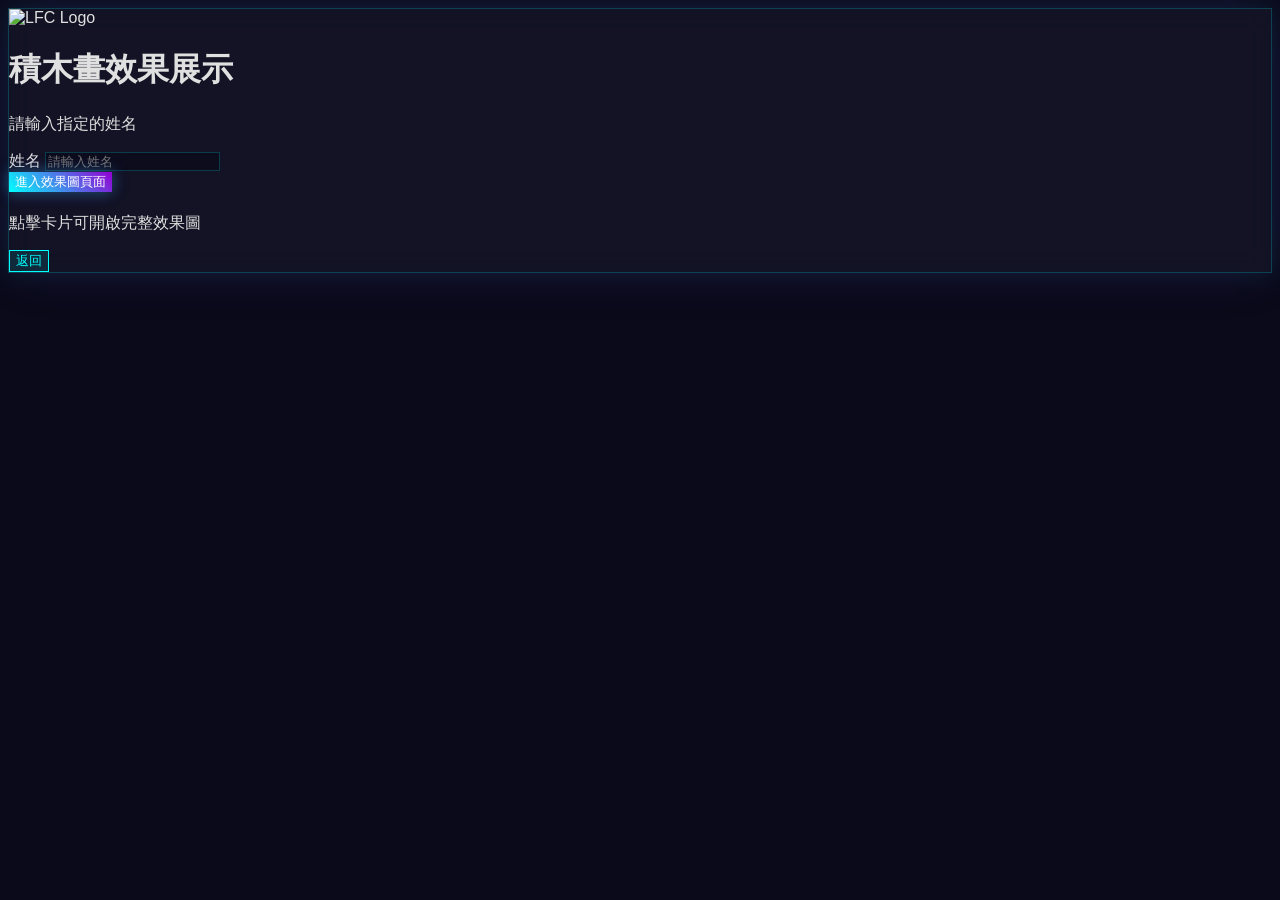
==== index.html @ 1d76a613 "Initial commit: Add index.html" ====
<!DOCTYPE html>
<html lang="zh-Hant">
<head>
    <meta charset="UTF-8">
    <meta name="viewport" content="width=device-width, initial-scale=1.0">
    <title>LFC 積木畫效果</title>
    <script src="https://cdn.tailwindcss.com"></script>
    <style>
        @import url("https://fonts.googleapis.com/css2?family=Exo+2:wght@400;500;700&display=swap");
        
        :root {
            --bg-dark: #0a0a1a;
            --primary-glow: #00ffff;
            --secondary-glow: #9400d3;
            --text-light: #e0e0e0;
        }

        body {
            font-family: "Exo-2", "Noto Sans TC", sans-serif;
            background-color: var(--bg-dark);
            color: var(--text-light);
        }

        .background-animation {
            position: fixed; top: 0; left: 0; width: 100%; height: 100%; z-index: -1;
            background-image: url("https://images.pexels.com/photos/998641/pexels-photo-998641.jpeg?auto=compress&cs=tinysrgb&w=1260&h=750&dpr=2");
            background-size: cover; background-position: center;
            animation: pulse-bg 20s ease-in-out infinite;
        }

        @keyframes pulse-bg {
            0% { transform: scale(1); }
            50% { transform: scale(1.1); }
            100% { transform: scale(1); }
        }
        
        .main-container {
            background: rgba(26, 26, 46, 0.6);
            backdrop-filter: blur(12px); -webkit-backdrop-filter: blur(12px);
            border: 1px solid rgba(0, 255, 255, 0.2);
            box-shadow: 0 0 25px rgba(0, 255, 255, 0.1), 0 0 50px rgba(148, 0, 211, 0.1);
            animation: fadeIn 1s ease-out;
        }

        @keyframes fadeIn {
            from { opacity: 0; transform: translateY(20px); }
            to { opacity: 1; transform: translateY(0); }
        }

        .tech-input {
            background: rgba(10, 10, 26, 0.7);
            border: 1px solid rgba(0, 255, 255, 0.2);
            color: var(--text-light);
            transition: all 0.3s ease;
        }
        .tech-input:focus {
            background: rgba(10, 10, 26, 0.9);
            box-shadow: 0 0 15px rgba(0, 255, 255, 0.3);
            border-color: var(--primary-glow);
        }

        .tech-button {
            background: linear-gradient(45deg, var(--primary-glow), var(--secondary-glow));
            color: #ffffff; border: none;
            box-shadow: 0 0 15px rgba(0, 255, 255, 0.3), 0 0 20px rgba(148, 0, 211, 0.2);
            transition: all 0.3s ease;
        }
        .tech-button:hover {
            transform: translateY(-2px) scale(1.02);
            box-shadow: 0 0 25px rgba(0, 255, 255, 0.5), 0 0 35px rgba(148, 0, 211, 0.3);
        }
        
        .secondary-button {
            background-color: rgba(0, 255, 255, 0.1);
            border: 1px solid var(--primary-glow);
            color: var(--primary-glow);
        }
        .secondary-button:hover {
            background-color: rgba(0, 255, 255, 0.2);
            box-shadow: 0 0 15px rgba(0, 255, 255, 0.3);
        }

        .gallery-card {
            background: rgba(10, 10, 26, 0.7);
            border: 1px solid rgba(0, 255, 255, 0.2);
            transition: all 0.3s ease;
            position: relative;
            overflow: hidden;
        }
        .gallery-card:hover {
            transform: translateY(-5px);
            box-shadow: 0 0 25px rgba(0, 255, 255, 0.3);
        }
        .gallery-card .card-loader {
            border-color: var(--primary-glow);
            border-top-color: transparent;
        }

        .loader {
            width: 48px; height: 48px; border: 3px solid var(--primary-glow);
            border-radius: 50%; display: inline-block; position: relative;
            box-sizing: border-box; animation: rotation 1s linear infinite;
        }
        .loader::after {
            content: ""; box-sizing: border-box; position: absolute;
            left: 50%; top: 50%; transform: translate(-50%, -50%);
            width: 56px; height: 56px; border-radius: 50%;
            border: 3px solid; border-color: var(--secondary-glow) transparent;
        }
        @keyframes rotation {
            0% { transform: rotate(0deg); }
            100% { transform: rotate(360deg); }
        }
    </style>
</head>
<body class="grid place-items-center min-h-screen p-4">
    <div class="background-animation"></div>

    <div id="main-container" class="main-container w-full max-w-md rounded-2xl shadow-xl p-8 transition-all duration-500">
        <!-- 登入畫面 -->
        <div id="login-view">
            <div class="text-center">
                <img src="https://ppt.cc/f5TqJx@.png" alt="LFC Logo" class="mx-auto h-24 w-auto mb-4 drop-shadow-[0_0_10px_rgba(255,255,255,0.3)]">
                <h1 class="text-3xl font-bold text-white drop-shadow-[0_0_5px_var(--primary-glow)]">積木畫效果展示</h1>
                <p class="text-gray-300 mt-2">請輸入指定的姓名</p>
            </div>
            <div class="space-y-4 mt-6">
                <div>
                    <label for="name" class="text-sm font-medium text-gray-300">姓名</label>
                    <input type="text" id="name" name="name" placeholder="請輸入姓名" class="tech-input mt-1 block w-full px-4 py-3 rounded-lg shadow-sm focus:outline-none transition">
                </div>
                <button id="search-btn" class="tech-button w-full font-bold py-3 px-4 rounded-lg shadow-lg">進入效果圖頁面</button>
            </div>
            <div id="login-result" class="text-center pt-4"></div>
        </div>

        <!-- 展示畫面 (預設隱藏) -->
        <div id="gallery-view" class="hidden">
             <div class="text-center mb-8">
                <h1 id="gallery-title" class="text-3xl font-bold text-white drop-shadow-[0_0_5px_var(--primary-glow)]"></h1>
                <p class="text-gray-300 mt-2">點擊卡片可開啟完整效果圖</p>
            </div>
            <div id="gallery-grid" class="grid grid-cols-1 sm:grid-cols-2 md:grid-cols-3 gap-6">
                <!-- 作品卡片將會被動態加到這裡 -->
            </div>
            <div class="mt-8 text-center">
                <button id="back-btn" class="secondary-button font-bold py-2 px-6 rounded-lg transition">返回</button>
            </div>
        </div>
    </div>

    <script>
        // --- 設定區 ---
        // ！！！請將下方網址替換成您在步驟二複製的 "全新" 網頁應用程式網址！！！
        const SCRIPT_URL = "https://script.google.com/macros/s/AKfycbw3UP_fUUUfDJi9cS-wdixuxiE3gY-Vf-ivAGoVt5IyaMaoc3_U64BIWHE-mjH_p8AS/exec";

        document.addEventListener("DOMContentLoaded", () => {
            const mainContainer = document.getElementById("main-container");
            const loginView = document.getElementById("login-view");
            const galleryView = document.getElementById("gallery-view");
            const nameInput = document.getElementById("name");
            const searchBtn = document.getElementById("search-btn");
            const backBtn = document.getElementById("back-btn");
            const loginResult = document.getElementById("login-result");
            const galleryGrid = document.getElementById("gallery-grid");
            const galleryTitle = document.getElementById("gallery-title");

            function getGoogleDriveFileId(url) {
                if (!url) return null;
                let match = url.match(/d\/(.*?)(?:\/view|\?|$)/);
                if (match && match[1]) return match[1];
                match = url.match(/id=([^&]+)/);
                if (match && match[1]) return match[1];
                return null;
            }
            
            async function loadThumbnails() {
                const cards = document.querySelectorAll(".gallery-card[data-fileid]");
                for (const card of cards) {
                    const fileId = card.dataset.fileid;
                    const remark = card.dataset.remark || "";
                    try {
                        const response = await fetch(`${SCRIPT_URL}?action=getThumbnail&id=${fileId}`);
                        const result = await response.json();
                        if (result.status === "success") {
                            // 主要修改點: 圖片改為完整顯示 (object-contain)
                            card.classList.remove("grid", "place-items-center", "aspect-square"); // 移除佔位樣式
                            card.innerHTML = `
                                <a href="https://drive.google.com/uc?id=${fileId}" target="_blank" class="block aspect-square bg-black/20 rounded-t-lg">
                                    <img src="${result.imageUrl}" alt="作品縮圖" class="w-full h-full object-contain">
                                </a>
                                ${remark ? `<div class="p-3 text-sm text-center text-gray-300 bg-black/20 rounded-b-lg">${remark}</div>` : ""}
                            `;
                        } else {
                            card.innerHTML = `<div class="p-4 text-center text-xs text-red-400">縮圖載入失敗</div>`;
                        }
                    } catch (error) {
                         card.innerHTML = `<div class="p-4 text-center text-xs text-red-400">縮圖載入失敗</div>`;
                    }
                }
            }

            searchBtn.addEventListener("click", async () => {
                const name = nameInput.value.trim();
                if (!name) {
                    loginResult.innerHTML = `<p class="text-red-400 font-semibold">請務必填寫姓名！</p>`;
                    return;
                }
                
                if (SCRIPT_URL === "YOUR_NEW_APPS_SCRIPT_URL") {
                    loginResult.innerHTML = `<p class="text-red-400 font-semibold">錯誤：網站尚未設定完成。</p>`;
                    return;
                }

                loginResult.innerHTML = `
                    <div class="flex justify-center items-center flex-col gap-4">
                        <div class="loader"></div>
                        <p class="text-gray-300">正在驗證身份...</p>
                    </div>`;

                try {
                    const response = await fetch(`${SCRIPT_URL}?name=${encodeURIComponent(name)}`);
                    const result = await response.json();

                    if (result.status === "success" && result.data && result.data.length > 0) {
                        galleryTitle.textContent = `${result.data[0].name} 的積木畫效果展示`;
                        galleryGrid.innerHTML = "";
                        
                        result.data.forEach(entry => {
                            const urls = entry.fileUrl.split(",");
                            const remarks = (entry.remarks || "").split(",");

                            urls.forEach((url, index) => {
                                const trimmedUrl = url.trim();
                                if (trimmedUrl) {
                                    const fileId = getGoogleDriveFileId(trimmedUrl);
                                    if (fileId) {
                                        const remark = remarks[index] ? remarks[index].trim() : "";
                                        // 建立卡片佔位符
                                        const cardElement = document.createElement("div");
                                        cardElement.className = "gallery-card block rounded-lg";
                                        cardElement.dataset.fileid = fileId;
                                        cardElement.dataset.remark = remark;
                                        cardElement.innerHTML = `<div class="aspect-square grid place-items-center"><div class="card-loader w-8 h-8 border-2 rounded-full animate-spin"></div></div>`;
                                        galleryGrid.appendChild(cardElement);
                                    }
                                }
                            });
                        });
                        
                        mainContainer.classList.remove("max-w-md");
                        mainContainer.classList.add("max-w-5xl");
                        loginView.classList.add("hidden");
                        galleryView.classList.remove("hidden");

                        loadThumbnails(); // 開始載入縮圖

                    } else {
                        loginResult.innerHTML = `<p class="text-orange-400 font-semibold">${result.message || "找不到此姓名的作品。"} (後端版本: ${result.script_version || "未知"})</p>`;
                    }
                } catch (error) {
                    console.error("查詢失敗:", error);
                    loginResult.innerHTML = `<p class="text-red-400 font-semibold">查詢失敗，請檢查網路連線。</p>`;
                }
            });
            
            backBtn.addEventListener("click", () => {
                mainContainer.classList.remove("max-w-5xl");
                mainContainer.classList.add("max-w-md");
                galleryView.classList.add("hidden");
                loginView.classList.remove("hidden");
                loginResult.innerHTML = "";
                nameInput.value = "";
            });
        });
    </script>
</body>
</html>
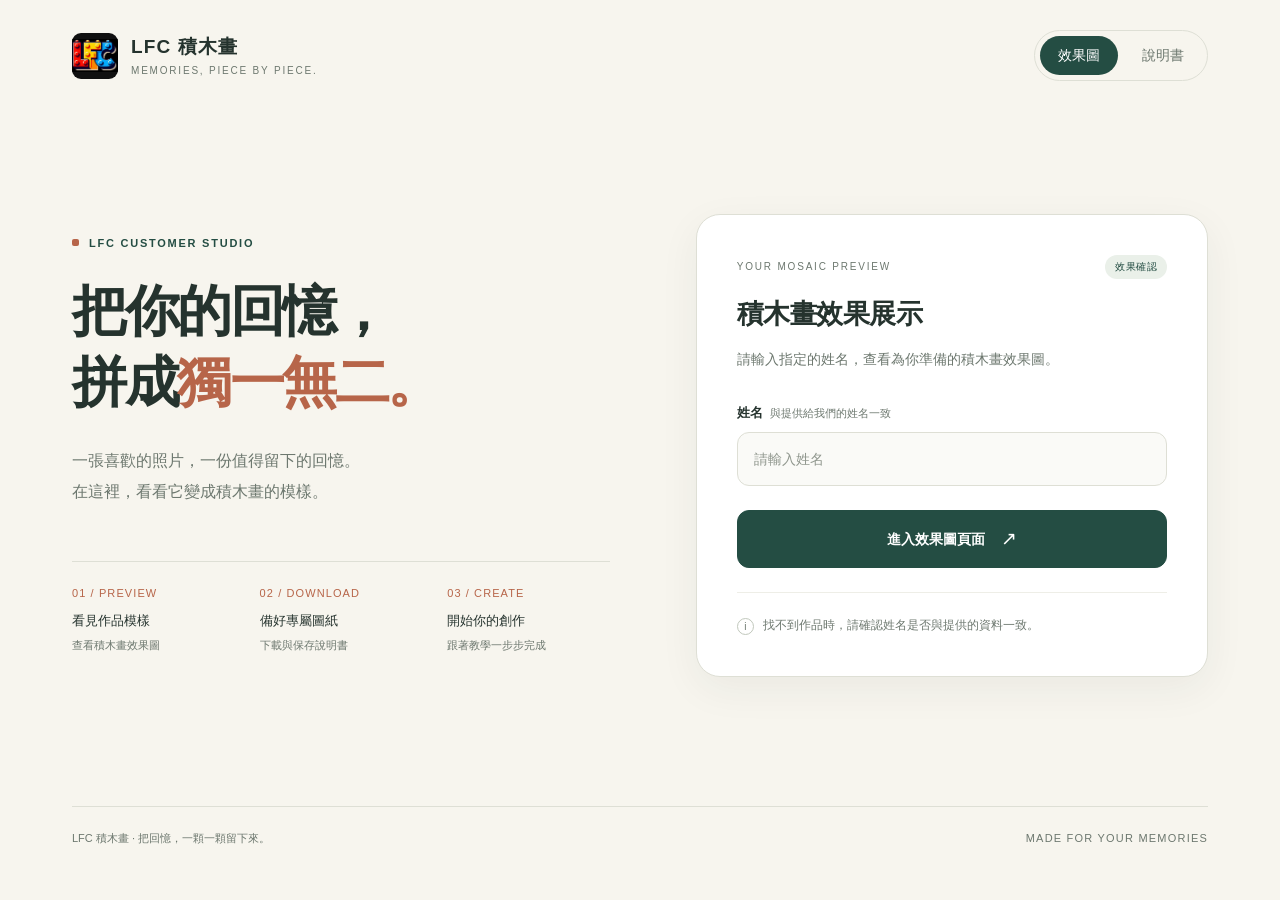
==== commit 79f4200c: "美化 LFC 積木畫效果圖客戶頁面 採用奶油白、墨綠與陶土色的工作室視覺，新增兩站導覽與手機單欄版型。保留原始查詢程式、後端端點、Google Drive 縮圖與作品備註。使用既有 Logo 的本機副" ====
--- a/index.html
+++ b/index.html
@@ -1,154 +1,36 @@
 <!DOCTYPE html>
 <html lang="zh-Hant">
 <head>
-    <meta charset="UTF-8">
-    <meta name="viewport" content="width=device-width, initial-scale=1.0">
-    <title>LFC 積木畫效果</title>
-    <script src="https://cdn.tailwindcss.com"></script>
-    <style>
-        @import url("https://fonts.googleapis.com/css2?family=Exo+2:wght@400;500;700&display=swap");
-        
-        :root {
-            --bg-dark: #0a0a1a;
-            --primary-glow: #00ffff;
-            --secondary-glow: #9400d3;
-            --text-light: #e0e0e0;
-        }
+<meta charset="UTF-8">
+<meta name="viewport" content="width=device-width,initial-scale=1">
+<meta name="theme-color" content="#f7f5ee">
+<meta name="description" content="查看 LFC 為你準備的積木畫效果圖。">
+<title>LFC 積木畫效果</title>
+<link rel="icon" href="logo.png" type="image/png">
+<style>
 
-        body {
-            font-family: "Exo-2", "Noto Sans TC", sans-serif;
-            background-color: var(--bg-dark);
-            color: var(--text-light);
-        }
+:root{--paper:#f7f5ee;--surface:#fff;--ink:#25332e;--muted:#6d786f;--green:#244d43;--green-soft:#eaf0e9;--clay:#b76549;--line:#dedfd5;--radius:24px;--shadow:0 12px 40px rgba(37,51,46,.06)}
+*{box-sizing:border-box}body{margin:0;background:var(--paper);color:var(--ink);font-family:"Noto Sans TC","PingFang TC","Microsoft JhengHei",sans-serif;line-height:1.65;-webkit-font-smoothing:antialiased}button,input,a{-webkit-tap-highlight-color:transparent}button,input{font:inherit}button,a{touch-action:manipulation}a{color:inherit}button{cursor:pointer}button:disabled{opacity:.6;cursor:wait}h1,h2,p{margin:0}h1,h2,p,a{text-wrap:pretty}button:focus-visible,a:focus-visible{outline:3px solid var(--clay);outline-offset:5px}button:active{transform:translateY(1px)}.skip-link{position:absolute;left:20px;top:-80px;padding:12px;background:white;z-index:10}.skip-link:focus{top:10px}
+.site-header{max-width:1200px;margin:auto;padding:30px 32px;display:flex;align-items:center;justify-content:space-between;gap:24px}.brand{display:flex;align-items:center;gap:13px;text-decoration:none}.brand img{width:46px;height:46px;object-fit:contain;border-radius:9px;background:#101010}.brand-name{font-size:19px;font-weight:700;letter-spacing:.06em}.brand-caption{display:block;font-size:10px;letter-spacing:.18em;color:var(--muted);margin-top:1px}.site-nav{display:flex;gap:6px;border:1px solid var(--line);padding:5px;border-radius:50px}.site-nav a{text-decoration:none;font-size:14px;padding:8px 18px;border-radius:40px;color:var(--muted);transition:background .18s ease-out,color .18s ease-out}.site-nav a:hover{background:#eeeee5;color:var(--green)}.site-nav a[aria-current=page]{background:var(--green);color:white}
+.service-layout{max-width:1136px;min-height:calc(100svh - 205px);margin:auto;display:grid;grid-template-columns:1.05fr 1fr;align-items:center;gap:86px;padding:38px 0 64px}.welcome-panel{padding:20px 0}.eyebrow{display:flex;align-items:center;gap:10px;font-size:11px;font-weight:700;letter-spacing:.16em;color:var(--green);margin-bottom:24px}.eyebrow:before{content:"";width:7px;height:7px;border-radius:2px;background:var(--clay)}.welcome-panel h1{font-size:clamp(36px,4.3vw,58px);line-height:1.3;letter-spacing:-.045em;font-weight:700}.welcome-panel h1 span{color:var(--clay)}.welcome-description{font-size:16px;line-height:1.95;color:var(--muted);max-width:370px;margin-top:26px}.journey{margin-top:54px;border-top:1px solid var(--line);padding-top:22px;display:flex;gap:25px}.journey-item{flex:1}.journey-number{display:block;font-size:11px;letter-spacing:.1em;color:var(--clay);margin-bottom:7px}.journey-item p{font-size:13px}.journey-item small{font-size:11px;color:var(--muted)}.service-panel{background:var(--surface);border:1px solid var(--line);border-radius:var(--radius);box-shadow:var(--shadow);padding:40px;min-width:0}.service-kicker{font-size:10px;letter-spacing:.18em;color:var(--muted);margin-bottom:16px;display:flex;justify-content:space-between;align-items:center}.step-count{font-size:10px;color:var(--green);background:var(--green-soft);border-radius:20px;padding:4px 10px;letter-spacing:.04em}.panel-heading{font-size:27px;line-height:1.45;letter-spacing:-.02em;color:var(--ink)}.panel-description{font-size:14px;color:var(--muted);margin-top:12px;line-height:1.85}.form-fields{display:grid;gap:20px;margin-top:30px}label{display:block;font-size:13px;font-weight:700;margin-bottom:8px;color:var(--ink)}.field-hint{font-size:11px;font-weight:400;color:var(--muted);margin-left:7px}.tech-input{display:block;width:100%;padding:14px 16px;border:1px solid var(--line);border-radius:12px;background:#fafaf7;color:var(--ink);font-size:16px;line-height:1.5;transition:border-color .18s ease-out,box-shadow .18s ease-out}.tech-input::placeholder{color:#90978e;font-size:14px}.tech-input:focus{outline:0;border-color:var(--green);background:white;box-shadow:0 0 0 3px var(--green-soft)}.tech-button{display:inline-flex;justify-content:center;align-items:center;gap:16px;background:var(--green);color:white;border:1px solid var(--green);border-radius:12px;padding:14px 20px;font-size:14px;font-weight:700;line-height:1.5;text-decoration:none;transition:background .18s ease-out,box-shadow .18s ease-out}.tech-button:hover{background:#193c33;box-shadow:0 5px 15px #244d4320}.tech-button .arrow{font-size:19px;font-weight:400}.form-fields>.tech-button{width:100%;margin-top:4px}.form-note{display:flex;gap:9px;align-items:flex-start;color:var(--muted);font-size:12px;padding-top:23px;margin-top:24px;border-top:1px solid #eeeee7}.note-mark{display:inline-flex;width:17px;height:17px;flex:0 0 17px;align-items:center;justify-content:center;border:1px solid #c1c8bc;border-radius:50%;font-size:10px;margin-top:2px}.result-feedback{font-size:13px;margin-top:20px;text-align:center}.result-feedback:empty{display:none}.site-footer{max-width:1136px;margin:0 auto;padding:22px 0;border-top:1px solid var(--line);display:flex;justify-content:space-between;gap:18px;font-size:11px;color:var(--muted)}.site-footer span:last-child{letter-spacing:.11em}.hidden{display:none!important}
+.secondary-button{display:inline-flex;align-items:center;justify-content:center;border:1px solid #cbd3c9;border-radius:12px;background:var(--surface);color:var(--green);padding:10px 24px;font-size:14px;text-decoration:none;transition:background .18s ease-out}.secondary-button:hover{background:var(--green-soft)}.service-layout:has(.max-w-5xl),.service-layout:has(.max-w-4xl){display:block;max-width:1136px;min-height:calc(100svh - 205px)}.service-layout:has(.max-w-5xl) .welcome-panel,.service-layout:has(.max-w-4xl) .welcome-panel{display:none}.service-panel.max-w-5xl,.service-panel.max-w-4xl{width:100%}#gallery-title{font-size:clamp(24px,3vw,36px);color:var(--ink);text-shadow:none;letter-spacing:-.02em}#gallery-grid{display:grid;grid-template-columns:repeat(3,minmax(0,1fr));gap:24px}.gallery-card{border:1px solid var(--line);background:#f5f4ee;border-radius:16px;overflow:hidden;transition:box-shadow .18s ease-out,transform .18s ease-out}.gallery-card:hover{transform:translateY(-3px);box-shadow:0 6px 20px #25332e14}.gallery-card a{display:block;aspect-ratio:1;background:#f3f2eb}.gallery-card img{width:100%;height:100%;object-fit:contain}.gallery-card [class*=text-gray]{color:var(--ink)}.gallery-card .card-loader{width:28px;height:28px;border:2px solid var(--green);border-top-color:transparent;border-radius:50%;animation:rotation .8s linear infinite}.loader{display:inline-block;width:30px;height:30px;border:2px solid #dce3da;border-top-color:var(--green);border-radius:50%;animation:rotation .8s linear infinite}.tab-button{flex:1;min-width:0;background:transparent;border:0;border-bottom:2px solid transparent;padding:14px 8px;color:var(--muted);font-size:13px;line-height:1.65;transition:background .18s ease-out}.tab-button:hover{background:var(--green-soft)}.tab-button.active{color:var(--green);border-color:var(--green);background:var(--green-soft)}.tab-content{display:none}.tab-content.active{display:block}.preview-iframe{width:100%;height:65vh;min-height:320px;border:1px solid var(--line);border-radius:14px;background:#f4f3ec}.warning-box{display:flex;align-items:center;gap:16px;background:#f5eee5;border:1px solid #e5d6c6;border-radius:14px;padding:18px;margin-bottom:24px;color:#855d36}.warning-box p{color:#694a2e!important}.warning-box .text-yellow-300{color:#996131}.warning-box svg{flex:0 0 24px}.warning-box .font-bold{font-size:15px}#video-placeholder{display:grid;place-items:center;cursor:pointer;color:var(--green);background:var(--green-soft)}#video-placeholder svg{display:block;margin:auto;color:var(--green)}#video-placeholder .text-gray-400{color:var(--muted)}
+/* Existing result templates: retain their class contracts without a runtime CSS dependency. */
+.block{display:block}.grid{display:grid}.flex{display:flex}.flex-col{flex-direction:column}.flex-1{flex:1}.flex-shrink-0{flex-shrink:0}.justify-center{justify-content:center}.items-center{align-items:center}.place-items-center{place-items:center}.gap-4{gap:16px}.w-full{width:100%}.h-full{height:100%}.aspect-square{aspect-ratio:1}.mx-auto{margin-left:auto;margin-right:auto}.mt-2{margin-top:8px}.mt-4{margin-top:16px}.mt-6{margin-top:24px}.mt-8{margin-top:32px}.mb-4{margin-bottom:16px}.mb-8{margin-bottom:32px}.p-3{padding:12px}.p-4{padding:16px}.text-center{text-align:center}.text-left{text-align:left}.text-xs{font-size:12px}.text-sm{font-size:14px}.text-lg{font-size:18px}.font-bold,.font-semibold{font-weight:700}.text-gray-300,.text-gray-400{color:var(--muted)}.text-red-400{color:#a5362c}.text-orange-400{color:#93602e}.text-white{color:var(--ink)}.border-b{border-bottom:1px solid var(--line)}.rounded-lg{border-radius:12px}.relative{position:relative}.overflow-hidden{overflow:hidden}.cursor-pointer{cursor:pointer}
+@keyframes rotation{to{transform:rotate(360deg)}}
+@media(min-width:640px){.sm\:w-auto{width:auto}}
+@media(max-width:1199px){.service-layout{margin:0 40px;gap:48px}.site-footer{margin:0 40px}.service-panel{padding:32px}.welcome-panel h1{font-size:48px}}
+@media(max-width:800px){.site-header{padding:24px}.service-layout{grid-template-columns:1fr;margin:0 auto;max-width:540px;padding:20px 24px 48px;gap:30px;min-height:auto}.welcome-panel{padding:6px 0 0}.eyebrow{margin-bottom:14px}.welcome-panel h1{font-size:40px;line-height:1.35}.welcome-description{font-size:14px;max-width:none;margin-top:16px}.journey{display:none}.service-panel{padding:28px}.site-footer{margin:0 24px}.service-layout:has(.max-w-5xl),.service-layout:has(.max-w-4xl){padding:20px 24px 40px}.site-nav a{font-size:12px;padding:7px 12px}.brand-name{font-size:17px}.brand-caption{font-size:8px}.brand img{width:38px;height:38px}.site-header{gap:12px}#gallery-grid{grid-template-columns:repeat(2,minmax(0,1fr));gap:16px}.site-footer{flex-direction:column;gap:5px}.panel-heading{font-size:25px}}
+@media(max-width:420px){.site-header{padding:20px 18px}.brand{gap:9px}.brand-caption{display:none}.site-nav a{padding:7px 10px}.site-nav{gap:0}.service-layout{padding:16px 18px 36px}.service-panel{padding:24px}.welcome-panel h1{font-size:36px}.form-fields{margin-top:24px}.site-footer{margin:0 18px}#gallery-grid{grid-template-columns:1fr}.tab-button{font-size:12px}.service-layout:has(.max-w-5xl),.service-layout:has(.max-w-4xl){padding:16px 18px 32px}}
+@media(prefers-reduced-motion:reduce){*,*:before,*:after{transition:none!important;animation:none!important}}
 
-        .background-animation {
-            position: fixed; top: 0; left: 0; width: 100%; height: 100%; z-index: -1;
-            background-image: url("https://images.pexels.com/photos/998641/pexels-photo-998641.jpeg?auto=compress&cs=tinysrgb&w=1260&h=750&dpr=2");
-            background-size: cover; background-position: center;
-            animation: pulse-bg 20s ease-in-out infinite;
-        }
 
-        @keyframes pulse-bg {
-            0% { transform: scale(1); }
-            50% { transform: scale(1.1); }
-            100% { transform: scale(1); }
-        }
-        
-        .main-container {
-            background: rgba(26, 26, 46, 0.6);
-            backdrop-filter: blur(12px); -webkit-backdrop-filter: blur(12px);
-            border: 1px solid rgba(0, 255, 255, 0.2);
-            box-shadow: 0 0 25px rgba(0, 255, 255, 0.1), 0 0 50px rgba(148, 0, 211, 0.1);
-            animation: fadeIn 1s ease-out;
-        }
-
-        @keyframes fadeIn {
-            from { opacity: 0; transform: translateY(20px); }
-            to { opacity: 1; transform: translateY(0); }
-        }
-
-        .tech-input {
-            background: rgba(10, 10, 26, 0.7);
-            border: 1px solid rgba(0, 255, 255, 0.2);
-            color: var(--text-light);
-            transition: all 0.3s ease;
-        }
-        .tech-input:focus {
-            background: rgba(10, 10, 26, 0.9);
-            box-shadow: 0 0 15px rgba(0, 255, 255, 0.3);
-            border-color: var(--primary-glow);
-        }
-
-        .tech-button {
-            background: linear-gradient(45deg, var(--primary-glow), var(--secondary-glow));
-            color: #ffffff; border: none;
-            box-shadow: 0 0 15px rgba(0, 255, 255, 0.3), 0 0 20px rgba(148, 0, 211, 0.2);
-            transition: all 0.3s ease;
-        }
-        .tech-button:hover {
-            transform: translateY(-2px) scale(1.02);
-            box-shadow: 0 0 25px rgba(0, 255, 255, 0.5), 0 0 35px rgba(148, 0, 211, 0.3);
-        }
-        
-        .secondary-button {
-            background-color: rgba(0, 255, 255, 0.1);
-            border: 1px solid var(--primary-glow);
-            color: var(--primary-glow);
-        }
-        .secondary-button:hover {
-            background-color: rgba(0, 255, 255, 0.2);
-            box-shadow: 0 0 15px rgba(0, 255, 255, 0.3);
-        }
-
-        .gallery-card {
-            background: rgba(10, 10, 26, 0.7);
-            border: 1px solid rgba(0, 255, 255, 0.2);
-            transition: all 0.3s ease;
-            position: relative;
-            overflow: hidden;
-        }
-        .gallery-card:hover {
-            transform: translateY(-5px);
-            box-shadow: 0 0 25px rgba(0, 255, 255, 0.3);
-        }
-        .gallery-card .card-loader {
-            border-color: var(--primary-glow);
-            border-top-color: transparent;
-        }
-
-        .loader {
-            width: 48px; height: 48px; border: 3px solid var(--primary-glow);
-            border-radius: 50%; display: inline-block; position: relative;
-            box-sizing: border-box; animation: rotation 1s linear infinite;
-        }
-        .loader::after {
-            content: ""; box-sizing: border-box; position: absolute;
-            left: 50%; top: 50%; transform: translate(-50%, -50%);
-            width: 56px; height: 56px; border-radius: 50%;
-            border: 3px solid; border-color: var(--secondary-glow) transparent;
-        }
-        @keyframes rotation {
-            0% { transform: rotate(0deg); }
-            100% { transform: rotate(360deg); }
-        }
-    </style>
+</style>
 </head>
-<body class="grid place-items-center min-h-screen p-4">
-    <div class="background-animation"></div>
-
-    <div id="main-container" class="main-container w-full max-w-md rounded-2xl shadow-xl p-8 transition-all duration-500">
-        <!-- 登入畫面 -->
-        <div id="login-view">
-            <div class="text-center">
-                <img src="https://ppt.cc/f5TqJx@.png" alt="LFC Logo" class="mx-auto h-24 w-auto mb-4 drop-shadow-[0_0_10px_rgba(255,255,255,0.3)]">
-                <h1 class="text-3xl font-bold text-white drop-shadow-[0_0_5px_var(--primary-glow)]">積木畫效果展示</h1>
-                <p class="text-gray-300 mt-2">請輸入指定的姓名</p>
-            </div>
-            <div class="space-y-4 mt-6">
-                <div>
-                    <label for="name" class="text-sm font-medium text-gray-300">姓名</label>
-                    <input type="text" id="name" name="name" placeholder="請輸入姓名" class="tech-input mt-1 block w-full px-4 py-3 rounded-lg shadow-sm focus:outline-none transition">
-                </div>
-                <button id="search-btn" class="tech-button w-full font-bold py-3 px-4 rounded-lg shadow-lg">進入效果圖頁面</button>
-            </div>
-            <div id="login-result" class="text-center pt-4"></div>
-        </div>
-
-        <!-- 展示畫面 (預設隱藏) -->
-        <div id="gallery-view" class="hidden">
-             <div class="text-center mb-8">
-                <h1 id="gallery-title" class="text-3xl font-bold text-white drop-shadow-[0_0_5px_var(--primary-glow)]"></h1>
-                <p class="text-gray-300 mt-2">點擊卡片可開啟完整效果圖</p>
-            </div>
-            <div id="gallery-grid" class="grid grid-cols-1 sm:grid-cols-2 md:grid-cols-3 gap-6">
-                <!-- 作品卡片將會被動態加到這裡 -->
-            </div>
-            <div class="mt-8 text-center">
-                <button id="back-btn" class="secondary-button font-bold py-2 px-6 rounded-lg transition">返回</button>
-            </div>
-        </div>
-    </div>
-
+<body>
+<a class="skip-link" href="#main-container">跳至查詢內容</a>
+<header class="site-header"><a class="brand" href="../lfc-block-painting-effect/" aria-label="LFC 積木畫首頁"><img src="logo.png" alt="LFC Logo" width="46" height="46"><div><span class="brand-name">LFC 積木畫</span><span class="brand-caption">MEMORIES, PIECE BY PIECE.</span></div></a><nav class="site-nav" aria-label="客戶服務"><a href="../lfc-block-painting-effect/" aria-current="page">效果圖</a><a href="../lfc-manual-query-system/">說明書</a></nav></header>
+<div class="service-layout"><section class="welcome-panel" aria-labelledby="welcome-heading"><p class="eyebrow">LFC CUSTOMER STUDIO</p><h1 id="welcome-heading">把你的回憶，<br>拼成<span>獨一無二。</span></h1><p class="welcome-description">一張喜歡的照片，一份值得留下的回憶。<br>在這裡，看看它變成積木畫的模樣。</p><div class="journey" aria-label="客戶服務流程"><div class="journey-item"><span class="journey-number">01 / PREVIEW</span><p>看見作品模樣</p><small>查看積木畫效果圖</small></div><div class="journey-item"><span class="journey-number">02 / DOWNLOAD</span><p>備好專屬圖紙</p><small>下載與保存說明書</small></div><div class="journey-item"><span class="journey-number">03 / CREATE</span><p>開始你的創作</p><small>跟著教學一步步完成</small></div></div></section><main id="main-container" class="service-panel max-w-md"><div id="login-view"><div><div class="service-kicker"><span>YOUR MOSAIC PREVIEW</span><span class="step-count">效果確認</span></div><h2 class="panel-heading">積木畫效果展示</h2><p class="panel-description">請輸入指定的姓名，查看為你準備的積木畫效果圖。</p></div><div class="form-fields"><div><label for="name">姓名<span class="field-hint">與提供給我們的姓名一致</span></label><input class="tech-input" id="name" name="name" type="text" placeholder="請輸入姓名" autocomplete="name"></div><button id="search-btn" class="tech-button" type="button"><span>進入效果圖頁面</span><span class="arrow" aria-hidden="true">↗</span></button></div><p class="form-note"><span class="note-mark" aria-hidden="true">i</span><span>找不到作品時，請確認姓名是否與提供的資料一致。</span></p><div id="login-result" class="result-feedback" role="status" aria-live="polite"></div></div><div id="gallery-view" class="hidden"><div class="text-center mb-8"><p class="eyebrow">YOUR MOSAIC COLLECTION</p><h2 id="gallery-title"></h2><p class="text-gray-300 mt-2">點擊卡片可開啟完整效果圖</p></div><div id="gallery-grid"></div><div class="mt-8 text-center"><button id="back-btn" class="secondary-button" type="button">返回</button></div></div></main></div>
+<footer class="site-footer"><span>LFC 積木畫 · 把回憶，一顆一顆留下來。</span><span>MADE FOR YOUR MEMORIES</span></footer>
     <script>
         // --- 設定區 ---
         // ！！！請將下方網址替換成您在步驟二複製的 "全新" 網頁應用程式網址！！！
@@ -274,6 +156,7 @@
             });
         });
     </script>
+
 </body>
 </html>
 
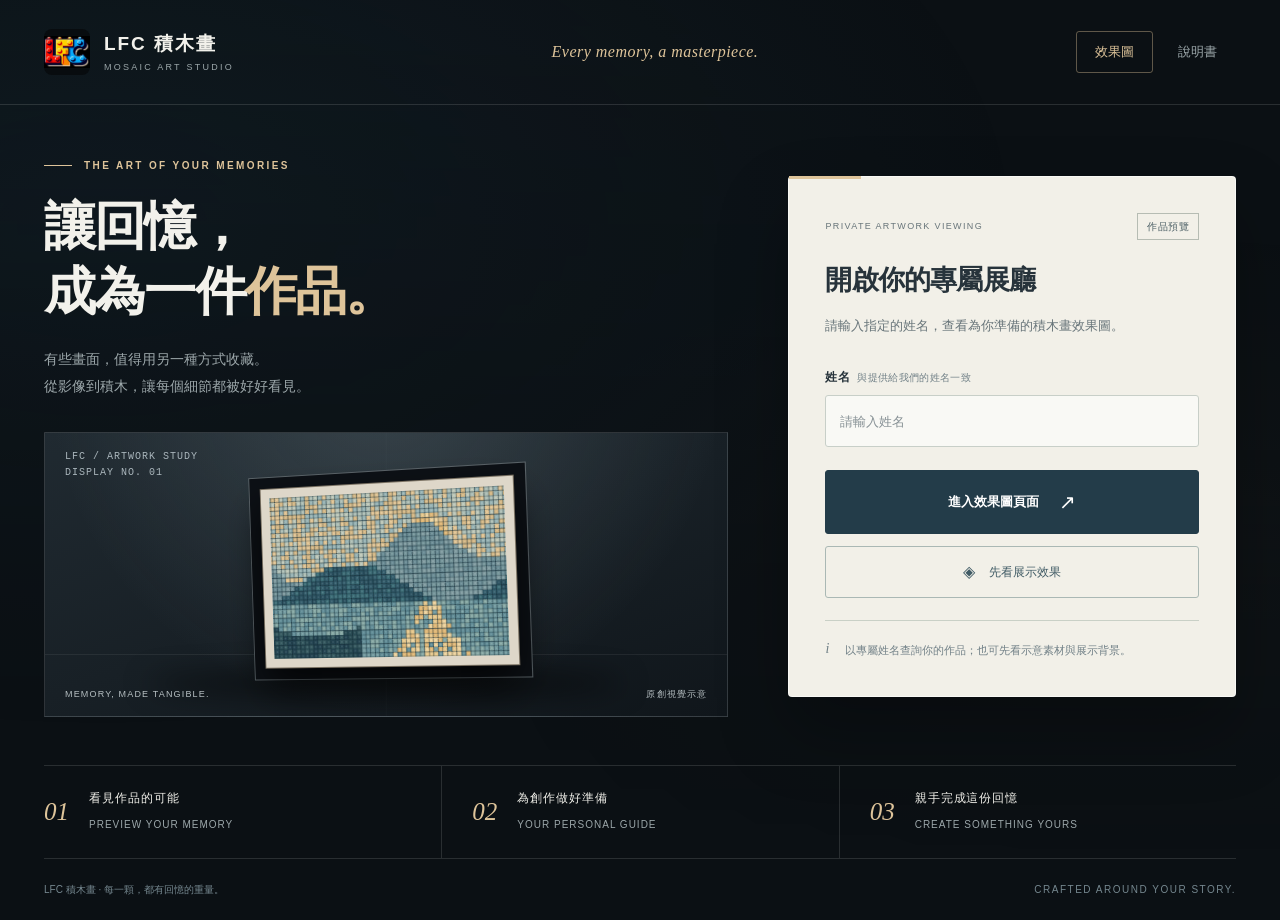
==== commit 2b149ef0: "升級為專業作品展廳與裱框展示 同步已發布的第二版公開預覽：深色藝廊、可切換展牆背景、站內照片放大與示意模式。原始後端查詢 JavaScript 逐字保留，原圖仍可另開。" ====
--- a/index.html
+++ b/index.html
@@ -3,35 +3,20 @@
 <head>
 <meta charset="UTF-8">
 <meta name="viewport" content="width=device-width,initial-scale=1">
-<meta name="theme-color" content="#f7f5ee">
-<meta name="description" content="查看 LFC 為你準備的積木畫效果圖。">
+<meta name="theme-color" content="#0b1014">
+<meta name="description" content="LFC 積木畫專屬作品展廳，查看為你準備的積木畫效果。">
 <title>LFC 積木畫效果</title>
 <link rel="icon" href="logo.png" type="image/png">
-<style>
-
-:root{--paper:#f7f5ee;--surface:#fff;--ink:#25332e;--muted:#6d786f;--green:#244d43;--green-soft:#eaf0e9;--clay:#b76549;--line:#dedfd5;--radius:24px;--shadow:0 12px 40px rgba(37,51,46,.06)}
-*{box-sizing:border-box}body{margin:0;background:var(--paper);color:var(--ink);font-family:"Noto Sans TC","PingFang TC","Microsoft JhengHei",sans-serif;line-height:1.65;-webkit-font-smoothing:antialiased}button,input,a{-webkit-tap-highlight-color:transparent}button,input{font:inherit}button,a{touch-action:manipulation}a{color:inherit}button{cursor:pointer}button:disabled{opacity:.6;cursor:wait}h1,h2,p{margin:0}h1,h2,p,a{text-wrap:pretty}button:focus-visible,a:focus-visible{outline:3px solid var(--clay);outline-offset:5px}button:active{transform:translateY(1px)}.skip-link{position:absolute;left:20px;top:-80px;padding:12px;background:white;z-index:10}.skip-link:focus{top:10px}
-.site-header{max-width:1200px;margin:auto;padding:30px 32px;display:flex;align-items:center;justify-content:space-between;gap:24px}.brand{display:flex;align-items:center;gap:13px;text-decoration:none}.brand img{width:46px;height:46px;object-fit:contain;border-radius:9px;background:#101010}.brand-name{font-size:19px;font-weight:700;letter-spacing:.06em}.brand-caption{display:block;font-size:10px;letter-spacing:.18em;color:var(--muted);margin-top:1px}.site-nav{display:flex;gap:6px;border:1px solid var(--line);padding:5px;border-radius:50px}.site-nav a{text-decoration:none;font-size:14px;padding:8px 18px;border-radius:40px;color:var(--muted);transition:background .18s ease-out,color .18s ease-out}.site-nav a:hover{background:#eeeee5;color:var(--green)}.site-nav a[aria-current=page]{background:var(--green);color:white}
-.service-layout{max-width:1136px;min-height:calc(100svh - 205px);margin:auto;display:grid;grid-template-columns:1.05fr 1fr;align-items:center;gap:86px;padding:38px 0 64px}.welcome-panel{padding:20px 0}.eyebrow{display:flex;align-items:center;gap:10px;font-size:11px;font-weight:700;letter-spacing:.16em;color:var(--green);margin-bottom:24px}.eyebrow:before{content:"";width:7px;height:7px;border-radius:2px;background:var(--clay)}.welcome-panel h1{font-size:clamp(36px,4.3vw,58px);line-height:1.3;letter-spacing:-.045em;font-weight:700}.welcome-panel h1 span{color:var(--clay)}.welcome-description{font-size:16px;line-height:1.95;color:var(--muted);max-width:370px;margin-top:26px}.journey{margin-top:54px;border-top:1px solid var(--line);padding-top:22px;display:flex;gap:25px}.journey-item{flex:1}.journey-number{display:block;font-size:11px;letter-spacing:.1em;color:var(--clay);margin-bottom:7px}.journey-item p{font-size:13px}.journey-item small{font-size:11px;color:var(--muted)}.service-panel{background:var(--surface);border:1px solid var(--line);border-radius:var(--radius);box-shadow:var(--shadow);padding:40px;min-width:0}.service-kicker{font-size:10px;letter-spacing:.18em;color:var(--muted);margin-bottom:16px;display:flex;justify-content:space-between;align-items:center}.step-count{font-size:10px;color:var(--green);background:var(--green-soft);border-radius:20px;padding:4px 10px;letter-spacing:.04em}.panel-heading{font-size:27px;line-height:1.45;letter-spacing:-.02em;color:var(--ink)}.panel-description{font-size:14px;color:var(--muted);margin-top:12px;line-height:1.85}.form-fields{display:grid;gap:20px;margin-top:30px}label{display:block;font-size:13px;font-weight:700;margin-bottom:8px;color:var(--ink)}.field-hint{font-size:11px;font-weight:400;color:var(--muted);margin-left:7px}.tech-input{display:block;width:100%;padding:14px 16px;border:1px solid var(--line);border-radius:12px;background:#fafaf7;color:var(--ink);font-size:16px;line-height:1.5;transition:border-color .18s ease-out,box-shadow .18s ease-out}.tech-input::placeholder{color:#90978e;font-size:14px}.tech-input:focus{outline:0;border-color:var(--green);background:white;box-shadow:0 0 0 3px var(--green-soft)}.tech-button{display:inline-flex;justify-content:center;align-items:center;gap:16px;background:var(--green);color:white;border:1px solid var(--green);border-radius:12px;padding:14px 20px;font-size:14px;font-weight:700;line-height:1.5;text-decoration:none;transition:background .18s ease-out,box-shadow .18s ease-out}.tech-button:hover{background:#193c33;box-shadow:0 5px 15px #244d4320}.tech-button .arrow{font-size:19px;font-weight:400}.form-fields>.tech-button{width:100%;margin-top:4px}.form-note{display:flex;gap:9px;align-items:flex-start;color:var(--muted);font-size:12px;padding-top:23px;margin-top:24px;border-top:1px solid #eeeee7}.note-mark{display:inline-flex;width:17px;height:17px;flex:0 0 17px;align-items:center;justify-content:center;border:1px solid #c1c8bc;border-radius:50%;font-size:10px;margin-top:2px}.result-feedback{font-size:13px;margin-top:20px;text-align:center}.result-feedback:empty{display:none}.site-footer{max-width:1136px;margin:0 auto;padding:22px 0;border-top:1px solid var(--line);display:flex;justify-content:space-between;gap:18px;font-size:11px;color:var(--muted)}.site-footer span:last-child{letter-spacing:.11em}.hidden{display:none!important}
-.secondary-button{display:inline-flex;align-items:center;justify-content:center;border:1px solid #cbd3c9;border-radius:12px;background:var(--surface);color:var(--green);padding:10px 24px;font-size:14px;text-decoration:none;transition:background .18s ease-out}.secondary-button:hover{background:var(--green-soft)}.service-layout:has(.max-w-5xl),.service-layout:has(.max-w-4xl){display:block;max-width:1136px;min-height:calc(100svh - 205px)}.service-layout:has(.max-w-5xl) .welcome-panel,.service-layout:has(.max-w-4xl) .welcome-panel{display:none}.service-panel.max-w-5xl,.service-panel.max-w-4xl{width:100%}#gallery-title{font-size:clamp(24px,3vw,36px);color:var(--ink);text-shadow:none;letter-spacing:-.02em}#gallery-grid{display:grid;grid-template-columns:repeat(3,minmax(0,1fr));gap:24px}.gallery-card{border:1px solid var(--line);background:#f5f4ee;border-radius:16px;overflow:hidden;transition:box-shadow .18s ease-out,transform .18s ease-out}.gallery-card:hover{transform:translateY(-3px);box-shadow:0 6px 20px #25332e14}.gallery-card a{display:block;aspect-ratio:1;background:#f3f2eb}.gallery-card img{width:100%;height:100%;object-fit:contain}.gallery-card [class*=text-gray]{color:var(--ink)}.gallery-card .card-loader{width:28px;height:28px;border:2px solid var(--green);border-top-color:transparent;border-radius:50%;animation:rotation .8s linear infinite}.loader{display:inline-block;width:30px;height:30px;border:2px solid #dce3da;border-top-color:var(--green);border-radius:50%;animation:rotation .8s linear infinite}.tab-button{flex:1;min-width:0;background:transparent;border:0;border-bottom:2px solid transparent;padding:14px 8px;color:var(--muted);font-size:13px;line-height:1.65;transition:background .18s ease-out}.tab-button:hover{background:var(--green-soft)}.tab-button.active{color:var(--green);border-color:var(--green);background:var(--green-soft)}.tab-content{display:none}.tab-content.active{display:block}.preview-iframe{width:100%;height:65vh;min-height:320px;border:1px solid var(--line);border-radius:14px;background:#f4f3ec}.warning-box{display:flex;align-items:center;gap:16px;background:#f5eee5;border:1px solid #e5d6c6;border-radius:14px;padding:18px;margin-bottom:24px;color:#855d36}.warning-box p{color:#694a2e!important}.warning-box .text-yellow-300{color:#996131}.warning-box svg{flex:0 0 24px}.warning-box .font-bold{font-size:15px}#video-placeholder{display:grid;place-items:center;cursor:pointer;color:var(--green);background:var(--green-soft)}#video-placeholder svg{display:block;margin:auto;color:var(--green)}#video-placeholder .text-gray-400{color:var(--muted)}
-/* Existing result templates: retain their class contracts without a runtime CSS dependency. */
-.block{display:block}.grid{display:grid}.flex{display:flex}.flex-col{flex-direction:column}.flex-1{flex:1}.flex-shrink-0{flex-shrink:0}.justify-center{justify-content:center}.items-center{align-items:center}.place-items-center{place-items:center}.gap-4{gap:16px}.w-full{width:100%}.h-full{height:100%}.aspect-square{aspect-ratio:1}.mx-auto{margin-left:auto;margin-right:auto}.mt-2{margin-top:8px}.mt-4{margin-top:16px}.mt-6{margin-top:24px}.mt-8{margin-top:32px}.mb-4{margin-bottom:16px}.mb-8{margin-bottom:32px}.p-3{padding:12px}.p-4{padding:16px}.text-center{text-align:center}.text-left{text-align:left}.text-xs{font-size:12px}.text-sm{font-size:14px}.text-lg{font-size:18px}.font-bold,.font-semibold{font-weight:700}.text-gray-300,.text-gray-400{color:var(--muted)}.text-red-400{color:#a5362c}.text-orange-400{color:#93602e}.text-white{color:var(--ink)}.border-b{border-bottom:1px solid var(--line)}.rounded-lg{border-radius:12px}.relative{position:relative}.overflow-hidden{overflow:hidden}.cursor-pointer{cursor:pointer}
-@keyframes rotation{to{transform:rotate(360deg)}}
-@media(min-width:640px){.sm\:w-auto{width:auto}}
-@media(max-width:1199px){.service-layout{margin:0 40px;gap:48px}.site-footer{margin:0 40px}.service-panel{padding:32px}.welcome-panel h1{font-size:48px}}
-@media(max-width:800px){.site-header{padding:24px}.service-layout{grid-template-columns:1fr;margin:0 auto;max-width:540px;padding:20px 24px 48px;gap:30px;min-height:auto}.welcome-panel{padding:6px 0 0}.eyebrow{margin-bottom:14px}.welcome-panel h1{font-size:40px;line-height:1.35}.welcome-description{font-size:14px;max-width:none;margin-top:16px}.journey{display:none}.service-panel{padding:28px}.site-footer{margin:0 24px}.service-layout:has(.max-w-5xl),.service-layout:has(.max-w-4xl){padding:20px 24px 40px}.site-nav a{font-size:12px;padding:7px 12px}.brand-name{font-size:17px}.brand-caption{font-size:8px}.brand img{width:38px;height:38px}.site-header{gap:12px}#gallery-grid{grid-template-columns:repeat(2,minmax(0,1fr));gap:16px}.site-footer{flex-direction:column;gap:5px}.panel-heading{font-size:25px}}
-@media(max-width:420px){.site-header{padding:20px 18px}.brand{gap:9px}.brand-caption{display:none}.site-nav a{padding:7px 10px}.site-nav{gap:0}.service-layout{padding:16px 18px 36px}.service-panel{padding:24px}.welcome-panel h1{font-size:36px}.form-fields{margin-top:24px}.site-footer{margin:0 18px}#gallery-grid{grid-template-columns:1fr}.tab-button{font-size:12px}.service-layout:has(.max-w-5xl),.service-layout:has(.max-w-4xl){padding:16px 18px 32px}}
-@media(prefers-reduced-motion:reduce){*,*:before,*:after{transition:none!important;animation:none!important}}
-
-
-</style>
+<link rel="stylesheet" href="studio-v2.css?v=20261023">
+<script src="studio-v2.js?v=20261023" defer></script>
 </head>
-<body>
+<body data-scene="dark">
 <a class="skip-link" href="#main-container">跳至查詢內容</a>
-<header class="site-header"><a class="brand" href="../lfc-block-painting-effect/" aria-label="LFC 積木畫首頁"><img src="logo.png" alt="LFC Logo" width="46" height="46"><div><span class="brand-name">LFC 積木畫</span><span class="brand-caption">MEMORIES, PIECE BY PIECE.</span></div></a><nav class="site-nav" aria-label="客戶服務"><a href="../lfc-block-painting-effect/" aria-current="page">效果圖</a><a href="../lfc-manual-query-system/">說明書</a></nav></header>
-<div class="service-layout"><section class="welcome-panel" aria-labelledby="welcome-heading"><p class="eyebrow">LFC CUSTOMER STUDIO</p><h1 id="welcome-heading">把你的回憶，<br>拼成<span>獨一無二。</span></h1><p class="welcome-description">一張喜歡的照片，一份值得留下的回憶。<br>在這裡，看看它變成積木畫的模樣。</p><div class="journey" aria-label="客戶服務流程"><div class="journey-item"><span class="journey-number">01 / PREVIEW</span><p>看見作品模樣</p><small>查看積木畫效果圖</small></div><div class="journey-item"><span class="journey-number">02 / DOWNLOAD</span><p>備好專屬圖紙</p><small>下載與保存說明書</small></div><div class="journey-item"><span class="journey-number">03 / CREATE</span><p>開始你的創作</p><small>跟著教學一步步完成</small></div></div></section><main id="main-container" class="service-panel max-w-md"><div id="login-view"><div><div class="service-kicker"><span>YOUR MOSAIC PREVIEW</span><span class="step-count">效果確認</span></div><h2 class="panel-heading">積木畫效果展示</h2><p class="panel-description">請輸入指定的姓名，查看為你準備的積木畫效果圖。</p></div><div class="form-fields"><div><label for="name">姓名<span class="field-hint">與提供給我們的姓名一致</span></label><input class="tech-input" id="name" name="name" type="text" placeholder="請輸入姓名" autocomplete="name"></div><button id="search-btn" class="tech-button" type="button"><span>進入效果圖頁面</span><span class="arrow" aria-hidden="true">↗</span></button></div><p class="form-note"><span class="note-mark" aria-hidden="true">i</span><span>找不到作品時，請確認姓名是否與提供的資料一致。</span></p><div id="login-result" class="result-feedback" role="status" aria-live="polite"></div></div><div id="gallery-view" class="hidden"><div class="text-center mb-8"><p class="eyebrow">YOUR MOSAIC COLLECTION</p><h2 id="gallery-title"></h2><p class="text-gray-300 mt-2">點擊卡片可開啟完整效果圖</p></div><div id="gallery-grid"></div><div class="mt-8 text-center"><button id="back-btn" class="secondary-button" type="button">返回</button></div></div></main></div>
-<footer class="site-footer"><span>LFC 積木畫 · 把回憶，一顆一顆留下來。</span><span>MADE FOR YOUR MEMORIES</span></footer>
-    <script>
+<header class="site-header"><a class="brand" href="../lfc-block-painting-effect/" aria-label="LFC 積木畫首頁"><img src="logo.png" alt="LFC Logo" width="46" height="46"><div><span class="brand-name">LFC 積木畫</span><span class="brand-caption">MOSAIC ART STUDIO</span></div></a><span class="header-signature">Every memory, a masterpiece.</span><nav class="site-nav" aria-label="客戶服務"><a href="../lfc-block-painting-effect/" aria-current="page">效果圖</a><a href="../lfc-manual-query-system/">說明書</a></nav></header>
+<div class="service-layout"><section class="welcome-panel" aria-labelledby="welcome-heading"><p class="eyebrow">THE ART OF YOUR MEMORIES</p><h1 id="welcome-heading">讓回憶，<br>成為一件<span>作品。</span></h1><p class="welcome-description">有些畫面，值得用另一種方式收藏。<br>從影像到積木，讓每個細節都被好好看見。</p><figure class="hero-stage"><span class="stage-serial">LFC / ARTWORK STUDY<br>DISPLAY NO. 01</span><img class="hero-art" src="studio-art.svg" alt="山湖晨光，原創積木視覺示意，非客戶作品" width="672" height="432"><figcaption><span>MEMORY, MADE TANGIBLE.</span><span>原創視覺示意</span></figcaption></figure></section><main id="main-container" class="service-panel max-w-md"><div id="login-view"><div><div class="service-kicker"><span>PRIVATE ARTWORK VIEWING</span><span class="step-count">作品預覽</span></div><h2 class="panel-heading">開啟你的專屬展廳</h2><p class="panel-description">請輸入指定的姓名，查看為你準備的積木畫效果圖。</p></div><div class="form-fields"><div><label for="name">姓名<span class="field-hint">與提供給我們的姓名一致</span></label><input class="tech-input" type="text" id="name" name="name" placeholder="請輸入姓名" autocomplete="name"></div><button class="tech-button" id="search-btn" type="button"><span>進入效果圖頁面</span><span class="arrow" aria-hidden="true">↗</span></button></div><button type="button" id="demo-btn" class="demo-button"><span aria-hidden="true">◈</span>先看展示效果</button><p class="form-note"><span class="note-mark" aria-hidden="true">i</span><span>以專屬姓名查詢你的作品；也可先看示意素材與展示背景。</span></p><div class="result-feedback" id="login-result" role="status" aria-live="polite"></div></div><div id="gallery-view" class="hidden"><div class="collection-header"><p class="eyebrow">THE PRIVATE COLLECTION</p><h2 id="gallery-title"></h2><p class="collection-description">點擊作品進入裱框展示，也可另開完整原圖。</p></div><div class="display-toolbar"><span>DISPLAY ATMOSPHERE / 展示背景</span><div class="scene-switch" role="group" aria-label="展示背景"><button type="button" data-scene="dark" aria-pressed="true">暗場藝廊</button><button type="button" data-scene="light" aria-pressed="false">柔光展牆</button></div></div><p id="gallery-demo-notice" class="demo-notice"></p><div id="gallery-grid"></div><div class="mt-8 text-center"><button type="button" id="back-btn" class="secondary-button">返回</button></div></div></main></div>
+<section class="journey" aria-label="積木畫創作流程"><div class="journey-item"><span class="journey-number">01</span><div><p>看見作品的可能</p><small>PREVIEW YOUR MEMORY</small></div></div><div class="journey-item"><span class="journey-number">02</span><div><p>為創作做好準備</p><small>YOUR PERSONAL GUIDE</small></div></div><div class="journey-item"><span class="journey-number">03</span><div><p>親手完成這份回憶</p><small>CREATE SOMETHING YOURS</small></div></div></section>
+<footer class="site-footer"><span>LFC 積木畫 · 每一顆，都有回憶的重量。</span><span>CRAFTED AROUND YOUR STORY.</span></footer>
+<script>
         // --- 設定區 ---
         // ！！！請將下方網址替換成您在步驟二複製的 "全新" 網頁應用程式網址！！！
         const SCRIPT_URL = "https://script.google.com/macros/s/AKfycbw3UP_fUUUfDJi9cS-wdixuxiE3gY-Vf-ivAGoVt5IyaMaoc3_U64BIWHE-mjH_p8AS/exec";
@@ -156,7 +141,5 @@
             });
         });
     </script>
-
 </body>
 </html>
-
--- a/studio-v2.css
+++ b/studio-v2.css
@@ -0,0 +1,132 @@
+
+:root {
+  --ink:#f2f1eb; --muted:#9ca7aa; --paper:#0b1014; --surface:#151d23; --line:#ffffff20;
+  --gold:#dec49a; --blue:#90bdce; --green:#dec49a; --green-soft:#293237;
+  --stage:radial-gradient(ellipse at 50% -25%,#86929c3b,transparent 65%),linear-gradient(135deg,#222b31,#10171b 65%);
+  --frame:#e9e2d5; --stage-line:#ffffff13; --stage-label:#aeb8bb; color-scheme:dark;
+}
+*{box-sizing:border-box}
+body{margin:0;background:var(--paper);color:var(--ink);font:16px/1.7 "Noto Sans TC","PingFang TC","Microsoft JhengHei",sans-serif;-webkit-font-smoothing:antialiased}
+body:before{content:"";position:fixed;inset:0;z-index:-1;pointer-events:none;background:radial-gradient(ellipse at 8% 25%,#23475b30,transparent 55%),radial-gradient(ellipse at 90% 70%,#9d754714,transparent 45%);mask-image:linear-gradient(#000,transparent)}
+button,input,a{-webkit-tap-highlight-color:transparent}button,input{font:inherit}button,a{touch-action:manipulation}button{cursor:pointer}a{color:inherit}h1,h2,p,figure{margin:0}h1,h2,p,a{text-wrap:pretty}button:disabled{opacity:.55;cursor:wait}
+button:focus-visible,a:focus-visible{outline:2px solid var(--gold);outline-offset:5px}button:active{transform:translateY(1px)}
+.skip-link{position:absolute;top:-90px;left:20px;background:var(--gold);color:#151b20;padding:12px;z-index:100}.skip-link:focus{top:12px}
+.site-header{max-width:1320px;margin:auto;padding:28px 44px;display:flex;align-items:center;justify-content:space-between;gap:24px;border-bottom:1px solid var(--line)}
+.brand{display:flex;align-items:center;gap:14px;text-decoration:none}.brand img{width:46px;height:46px;object-fit:contain;border-radius:8px;background:#080c0f}
+.brand-name{font-size:19px;font-weight:700;letter-spacing:.1em}.brand-caption{display:block;font-size:9px;letter-spacing:.25em;color:var(--muted)}
+.header-signature{font:italic 16px Georgia,serif;color:var(--gold);letter-spacing:.03em}
+.site-nav{display:flex;gap:6px}.site-nav a{font-size:13px;text-decoration:none;padding:9px 18px;border:1px solid transparent;border-radius:3px;color:var(--muted);transition:color .18s,border-color .18s}
+.site-nav a:hover{color:var(--ink)}.site-nav a[aria-current=page]{color:var(--gold);border-color:#dec49a66}
+.service-layout{max-width:1232px;margin:auto;display:grid;grid-template-columns:1.3fr .85fr;gap:88px;align-items:center;padding:52px 0 38px}
+.eyebrow{font-size:10px;font-weight:600;letter-spacing:.24em;color:var(--gold);display:flex;align-items:center;gap:12px;margin-bottom:20px}
+.eyebrow:before{content:"";height:1px;width:28px;background:var(--gold)}
+.welcome-panel h1{font-size:clamp(40px,4.6vw,64px);font-weight:700;line-height:1.25;letter-spacing:-.035em}
+.welcome-panel h1 span{color:var(--gold)}.welcome-description{font-size:14px;color:var(--muted);line-height:1.95;margin-top:22px;max-width:490px}
+.hero-stage{height:285px;position:relative;margin-top:32px;background:radial-gradient(ellipse at 50% -20%,#abc3cc32,transparent 70%),linear-gradient(160deg,#202a31,#10161b);border:1px solid var(--line);overflow:hidden;display:grid;place-items:center;isolation:isolate}
+.hero-stage:before{content:"";position:absolute;inset:0;background:linear-gradient(90deg,transparent 49.9%,#ffffff05 50%,transparent 50.2%),linear-gradient(transparent 78%,#ffffff1a 78.2%,transparent 78.4%)}
+.hero-stage:after{content:"";position:absolute;width:70%;height:25px;bottom:20px;left:15%;border-radius:50%;background:#0008;filter:blur(14px);z-index:-1}
+.hero-art{width:258px;height:183px;object-fit:cover;border:9px solid #ded7c9;outline:1px solid #7b7263;box-shadow:0 20px 38px #000b,0 0 0 12px #0d1116,0 0 0 13px #5b6469;transform:perspective(900px) rotateY(-12deg) rotateZ(-2deg)}
+.stage-serial{position:absolute;left:20px;top:16px;font:10px/1.6 monospace;letter-spacing:.1em;color:#aab6bc}
+.hero-stage figcaption{position:absolute;bottom:14px;left:20px;right:20px;display:flex;justify-content:space-between;color:#b7c0c3;font-size:9px;letter-spacing:.13em}
+.document-sample{width:176px;height:221px;background:#f2eee5;color:#26343c;padding:17px;transform:perspective(700px) rotateY(-15deg) rotateZ(7deg);box-shadow:-12px 8px 0 #d4d1c9,0 18px 40px #000a;position:relative}
+.document-sample p{font-size:8px;letter-spacing:.1em;border-bottom:1px solid #26343c30;padding-bottom:8px}
+.document-sample img{display:block;width:100%;height:86px;object-fit:cover;margin:13px 0}
+.document-sample span{display:block;height:3px;background:#c7cdc7;margin-top:8px;width:100%}.document-sample span:nth-last-child(1){width:65%}
+.service-panel{position:relative;background:#f2f0e8;color:#27333b;border:1px solid #ffffff99;padding:36px;box-shadow:0 34px 70px #0004;min-width:0;border-radius:4px}
+.service-panel:before{content:"";position:absolute;left:0;top:-1px;width:72px;height:3px;background:var(--gold)}
+.service-kicker{display:flex;align-items:center;justify-content:space-between;font-size:9px;color:#68757a;letter-spacing:.15em;margin-bottom:22px}
+.step-count{border:1px solid #b6bcb3;padding:4px 9px;color:#4a5e64;font-size:10px;letter-spacing:.04em}
+.panel-heading{font-size:27px;line-height:1.4;letter-spacing:-.03em}.panel-description{font-size:13px;color:#68757a;line-height:1.9;margin-top:14px}
+.form-fields{display:grid;gap:20px;margin-top:28px}label{display:block;font-size:12px;font-weight:700;margin-bottom:8px;letter-spacing:.03em}
+.field-hint{font-size:10px;color:#718087;font-weight:400;margin-left:7px}
+.tech-input{display:block;width:100%;padding:13px 14px;background:#fff9;color:#26343c;border:1px solid #c8cfc8;border-radius:3px;font-size:16px;line-height:1.5;transition:border-color .2s,box-shadow .2s}
+.tech-input::placeholder{font-size:13px;color:#879195}.tech-input:focus{outline:0;border-color:#53788a;box-shadow:0 0 0 3px #567d8f17;background:white}
+.tech-button{display:inline-flex;align-items:center;justify-content:center;gap:20px;padding:14px 20px;background:#233c49;border:1px solid #233c49;color:#fff;font-size:13px;font-weight:700;text-decoration:none;border-radius:3px;transition:background .2s,box-shadow .2s}
+.tech-button:hover{background:#365769;box-shadow:0 6px 20px #1c313533}.form-fields>.tech-button{width:100%;margin-top:3px}.arrow{font-size:20px;font-weight:400}
+.demo-button{display:flex;align-items:center;justify-content:center;gap:14px;width:100%;background:transparent;border:1px solid #aab8b4;color:#405b65;border-radius:3px;padding:11px 14px;margin-top:12px;font-size:12px;transition:background .2s}
+.demo-button:hover{background:#dde5e0}.demo-button span{font-size:16px}.form-note{border-top:1px solid #c9d0c6;padding-top:20px;margin-top:22px;display:flex;gap:8px;font-size:11px;line-height:1.8;color:#718087}
+.note-mark{font:italic 14px Georgia,serif;flex:0 0 12px}.result-feedback{font-size:13px;margin-top:18px}.result-feedback:empty{display:none}
+.journey{max-width:1232px;margin:10px auto 0;display:grid;grid-template-columns:repeat(3,1fr);border-top:1px solid var(--line);border-bottom:1px solid var(--line)}
+.journey-item{padding:22px 30px 22px 0;display:flex;align-items:center;gap:20px}.journey-item+div{border-left:1px solid var(--line);padding-left:30px}
+.journey-number{font:italic 25px Georgia,serif;color:var(--gold)}.journey-item p{font-size:12px;letter-spacing:.08em}.journey-item small{font-size:10px;color:var(--muted);letter-spacing:.1em}
+.site-footer{max-width:1232px;margin:auto;padding:22px 0;display:flex;justify-content:space-between;gap:14px;font-size:10px;color:#75878f}.site-footer span:last-child{letter-spacing:.15em}
+.hidden{display:none!important}
+.secondary-button{background:transparent;border:1px solid #87979e;color:var(--ink);padding:10px 24px;border-radius:3px;font-size:13px;transition:background .2s}
+.secondary-button:hover{background:#ffffff12}
+.service-layout:has(.max-w-5xl),.service-layout:has(.max-w-4xl){display:block;padding-top:48px;min-height:68vh}
+.service-layout:has(.max-w-5xl) .welcome-panel,.service-layout:has(.max-w-4xl) .welcome-panel,body:has(.max-w-5xl)>.journey,body:has(.max-w-4xl)>.journey{display:none}
+.service-panel.max-w-5xl,.service-panel.max-w-4xl{background:transparent;color:var(--ink);padding:0;box-shadow:none;border:0}
+.service-panel.max-w-5xl:before,.service-panel.max-w-4xl:before{display:none}
+#gallery-title{font-size:clamp(26px,3.3vw,42px);font-weight:600;letter-spacing:-.02em}.collection-description{color:var(--muted);font-size:13px;margin-top:14px}
+.collection-header{text-align:left;margin-bottom:28px}.collection-header .eyebrow{margin-bottom:14px}
+.display-toolbar{display:flex;justify-content:space-between;align-items:center;gap:16px;padding:16px 0;border-top:1px solid var(--line);margin:20px 0 22px;font-size:11px;color:var(--muted)}
+.display-toolbar>span{letter-spacing:.08em}.scene-switch{display:flex;gap:6px}.scene-switch button{background:transparent;color:var(--muted);border:1px solid var(--line);padding:7px 13px;font-size:11px;border-radius:2px}
+.scene-switch button[aria-pressed=true]{border-color:#dec49a88;color:var(--gold);background:#dec49a0a}.scene-switch button:hover{border-color:var(--gold)}
+#gallery-grid{display:grid;grid-template-columns:repeat(2,minmax(0,1fr));gap:28px}
+.gallery-card{position:relative;background:#131c22;border:1px solid var(--line);border-radius:3px;overflow:hidden;transition:border-color .2s}
+.gallery-card:hover{border-color:#dec49a88}.gallery-card>a{position:relative;display:grid;place-items:center;aspect-ratio:1.12;background:var(--stage);padding:54px;isolation:isolate;overflow:hidden}
+.gallery-card>a:before{content:"LFC  /  PRIVATE COLLECTION";position:absolute;top:17px;left:20px;font:8px monospace;letter-spacing:.12em;color:var(--stage-label)}
+.gallery-card>a:after{content:"";position:absolute;left:0;right:0;bottom:14%;height:1px;background:var(--stage-line);z-index:-1}
+.gallery-card img{position:relative;width:100%;height:100%;object-fit:contain;background:var(--frame);border:12px solid var(--frame);outline:1px solid #8b8170;box-shadow:0 0 0 7px #10161b,0 0 0 8px #67727a,0 26px 35px #000a}
+.gallery-card>.p-3{padding:18px 22px 0;text-align:left;font-size:13px;color:#d5dcde;background:transparent}
+.gallery-card:after{content:"EXPLORE ARTWORK     ↗";display:block;padding:14px 22px 18px;font:9px monospace;letter-spacing:.13em;color:var(--gold)}
+body[data-scene=light]{--stage:radial-gradient(ellipse at 50% 0,#fff8,transparent 80%),linear-gradient(125deg,#c3c5be,#deddd5 50%,#aaa69b);--frame:#f3eee5;--stage-line:#4b504e22;--stage-label:#5e6460}
+body[data-scene=light] .gallery-card img{box-shadow:0 0 0 7px #ded9cd,0 0 0 8px #a19a8c,0 24px 35px #32372e4d}
+.loader,.card-loader{display:inline-block;width:30px;height:30px;border:2px solid #68778150;border-top-color:var(--gold);border-radius:50%;animation:rotation .9s linear infinite}
+.demo-notice{font-size:11px;color:var(--gold);border:1px solid #dec49a44;padding:12px 16px;margin-bottom:22px;background:#dec49a08}
+.demo-notice:empty{display:none}.result-tools{display:none}.max-w-4xl .result-tools{display:block}.result-tools h2{font-size:clamp(25px,3vw,38px);font-weight:600}
+.max-w-4xl #login-note{display:none}.max-w-4xl #result{margin-top:0}.max-w-4xl .text-gray-300{color:var(--muted)}
+.warning-box{display:flex;align-items:center;gap:16px;background:#dec49a0c;border:1px solid #dec49a33;color:var(--gold);padding:17px 20px;margin-bottom:26px;text-align:left}
+.warning-box p{color:var(--ink)}.warning-box p.text-sm{color:var(--muted)}.warning-box svg{flex:0 0 24px}
+.tab-button{flex:1;min-width:0;border:1px solid var(--line);border-right:0;color:var(--muted);background:#121c22;padding:16px 8px;font-size:13px;line-height:1.7;transition:background .2s}
+.tab-button:last-child{border-right:1px solid var(--line)}.tab-button:hover{color:var(--ink);background:#25343e}
+.tab-button.active{background:#e3d6bd;color:#27333b;border-color:#e3d6bd;font-weight:700}
+.tab-content{display:none;background:var(--stage);border:1px solid var(--line);padding:40px;position:relative}
+.tab-content.active{display:block}.tab-content:before{content:"LFC   /   DOCUMENT DISPLAY";display:block;text-align:left;font:8px monospace;letter-spacing:.16em;color:var(--stage-label);margin-bottom:20px}
+.preview-iframe{display:block;width:100%;height:72vh;min-height:460px;border:0;border-radius:2px;background:#f4f1e9;box-shadow:0 22px 50px #0007,0 0 0 8px #ffffff0a}
+.tab-content .tech-button{background:var(--gold);border-color:var(--gold);color:#17222b;min-width:200px}.tab-content .tech-button:hover{background:#eddab8}
+#video-placeholder,.demo-video{display:grid;place-items:center;width:100%;min-height:400px;background:radial-gradient(ellipse at 50% 0,#697b8b55,transparent 70%),#121c25;color:var(--ink)}
+#video-placeholder svg{display:block;margin:auto;color:var(--gold)}
+#login-form[style*="block"]{display:grid!important}
+.art-dialog{padding:0;border:1px solid #74828c55;max-width:1100px;width:calc(100% - 48px);max-height:94svh;background:#101820;color:var(--ink);overflow:auto;box-shadow:0 35px 120px #000b}
+.art-dialog::backdrop{background:#020508e8;backdrop-filter:blur(9px)}
+.dialog-toolbar{display:flex;align-items:center;justify-content:space-between;gap:16px;padding:18px 24px;border-bottom:1px solid var(--line)}
+.dialog-toolbar h2{font-size:13px;font-weight:500}.dialog-close{border:1px solid var(--line);color:var(--ink);background:transparent;width:36px;height:36px;font-size:21px}
+.dialog-stage{background:var(--stage);padding:50px;display:flex;justify-content:center;align-items:center;min-height:300px}
+.dialog-stage img{display:block;max-width:100%;max-height:62svh;width:auto;height:auto;object-fit:contain;border:14px solid var(--frame);outline:1px solid #8b8170;box-shadow:0 0 0 8px #10161b,0 0 0 9px #65717a,0 30px 48px #000a}
+.dialog-footer{padding:17px 24px;display:flex;align-items:center;justify-content:space-between;gap:18px;font-size:11px;color:var(--muted)}
+.dialog-footer a{color:var(--gold);text-decoration:none}.dialog-footer a:hover{text-decoration:underline}
+.demo-video{text-align:center;padding:35px}.demo-video .play-mark{width:76px;height:76px;border:1px solid #dec49a77;border-radius:50%;margin:0 auto 24px;display:grid;place-items:center;font-size:24px;color:var(--gold)}
+.demo-video p{font-size:18px}.demo-video small{display:block;font-size:12px;color:var(--muted);margin:12px auto 25px}
+.demo-video a{display:inline-block;color:var(--gold);font-size:13px}
+.block{display:block}.grid{display:grid}.flex{display:flex}.flex-col{flex-direction:column}.flex-1{flex:1}.flex-shrink-0{flex-shrink:0}.justify-center{justify-content:center}.items-center{align-items:center}.place-items-center{place-items:center}.gap-4{gap:16px}.w-full{width:100%}.h-full{height:100%}.aspect-square{aspect-ratio:1}.mx-auto{margin-left:auto;margin-right:auto}.mt-2{margin-top:8px}.mt-4{margin-top:16px}.mt-6{margin-top:24px}.mt-8{margin-top:32px}.mb-4{margin-bottom:16px}.mb-8{margin-bottom:32px}.p-3{padding:12px}.p-4{padding:16px}.text-center{text-align:center}.text-left{text-align:left}.text-xs{font-size:12px}.text-sm{font-size:14px}.text-lg{font-size:18px}.font-bold,.font-semibold{font-weight:700}.text-gray-300,.text-gray-400{color:var(--muted)}.text-red-400{color:#de8075}.text-orange-400{color:#d7b16d}.service-panel.max-w-md .text-red-400{color:#9d3932}.service-panel.max-w-md .text-orange-400{color:#8c5f25}.text-white{color:var(--ink)}.border-b{border-bottom:1px solid var(--line)}.rounded-lg{border-radius:3px}.relative{position:relative}.overflow-hidden{overflow:hidden}.cursor-pointer{cursor:pointer}
+@keyframes rotation{to{transform:rotate(360deg)}}
+@media(min-width:640px){.sm\:w-auto{width:auto}}
+@media(max-width:1319px){.service-layout,.journey,.site-footer{margin-left:44px;margin-right:44px}.service-layout{gap:60px}.welcome-panel h1{font-size:52px}}
+@media(max-width:1000px){.service-layout{gap:38px;grid-template-columns:1.05fr 1fr}.service-panel{padding:28px}.welcome-panel h1{font-size:44px}.header-signature{display:none}.hero-stage{height:250px}.hero-art{width:220px;height:156px}.journey-item+div{padding-left:20px}.journey-item{gap:14px}.gallery-card>a{padding:40px}}
+@media(max-width:760px){.site-header{padding:22px 22px}.brand{gap:10px}.brand img{width:38px;height:38px}.brand-name{font-size:16px}.brand-caption{font-size:8px}.site-nav{gap:0}.site-nav a{padding:8px 11px;font-size:12px}.service-layout{display:flex;flex-direction:column;align-items:stretch;gap:30px;margin:0 22px;padding:34px 0}.welcome-panel h1{font-size:43px}.welcome-description{font-size:13px;margin-top:18px}.eyebrow{font-size:9px;margin-bottom:16px}.hero-stage{height:230px;margin-top:26px}.hero-art{width:225px;height:159px}.stage-serial{font-size:8px}.hero-stage figcaption{font-size:8px}.service-panel{padding:28px}.panel-heading{font-size:26px}.journey,.site-footer{margin-left:22px;margin-right:22px}.journey{grid-template-columns:1fr}.journey-item{padding:16px 0}.journey-item+div{padding-left:0;border-left:0;border-top:1px solid var(--line)}.journey-item p{font-size:12px}.journey-number{width:28px;font-size:21px}.journey-item small{display:block}.site-footer{flex-direction:column;gap:4px}.service-layout:has(.max-w-5xl),.service-layout:has(.max-w-4xl){padding-top:30px}.display-toolbar{align-items:flex-start}.display-toolbar>span{font-size:10px;padding-top:8px}.scene-switch button{padding:7px 10px;font-size:10px}#gallery-grid{grid-template-columns:1fr;gap:24px}.gallery-card>a{padding:46px}.tab-content{padding:22px}.preview-iframe{height:65vh;min-height:380px}.tab-button{font-size:11px;padding:13px 7px}.warning-box{padding:14px;gap:12px}.warning-box .font-bold{font-size:13px}.art-dialog{width:calc(100% - 24px)}.dialog-stage{padding:30px 24px}.dialog-stage img{border-width:8px;box-shadow:0 0 0 5px #10161b,0 0 0 6px #65717a,0 18px 28px #0008}.dialog-toolbar,.dialog-footer{padding:14px 16px}.dialog-footer{font-size:10px}.document-sample{width:147px;height:190px;padding:15px}.document-sample img{height:66px}.demo-video{min-height:330px;padding:20px}.result-tools h2{font-size:26px}}
+@media(max-width:370px){.site-header{padding:18px}.brand-caption{display:none}.site-nav a{padding:7px 9px}.service-layout{margin:0 18px}.welcome-panel h1{font-size:38px}.service-panel{padding:24px}.hero-stage{height:215px}.hero-art{width:200px;height:142px}}
+@media(prefers-reduced-motion:reduce){*,*:before,*:after{transition:none!important;animation:none!important}}
+/* Keep the result workspace focused on the artwork and document stage. */
+.collection-header{margin-bottom:0}
+.collection-header .eyebrow{margin-bottom:10px}
+#gallery-title{font-size:clamp(26px,3vw,38px);line-height:1.35}
+.collection-description{font-size:12px;margin-top:8px}
+#gallery-view:not(.hidden){display:grid;grid-template-columns:minmax(0,1fr) auto;column-gap:24px;row-gap:24px}
+#gallery-view>.display-toolbar{margin:0;padding:0;border:0;align-self:center}
+#gallery-view>.display-toolbar>span{display:none}
+#gallery-grid,#gallery-demo-notice,#gallery-view>.mt-8{grid-column:1/-1}
+#gallery-demo-notice{margin:0;padding:10px 14px;font-size:10px}
+.max-w-4xl .result-tools{display:grid;grid-template-columns:minmax(0,1fr) auto;column-gap:24px;align-items:center;margin-bottom:26px}
+.result-tools>.eyebrow{grid-column:1/-1;margin-bottom:12px}
+.result-tools h2{font-size:32px;line-height:1.35}
+.result-tools .display-toolbar{margin:0;padding:0;border:0}
+.result-tools .display-toolbar>span{display:none}
+@media(max-width:760px){
+ #gallery-view:not(.hidden){grid-template-columns:1fr;row-gap:18px}
+ #gallery-view>.display-toolbar{grid-column:1;justify-self:start}
+ .max-w-4xl .result-tools{grid-template-columns:1fr;row-gap:14px}
+ .result-tools>.eyebrow{margin-bottom:0}.result-tools h2{font-size:26px}
+ .result-tools .display-toolbar{justify-self:start}
+}
+
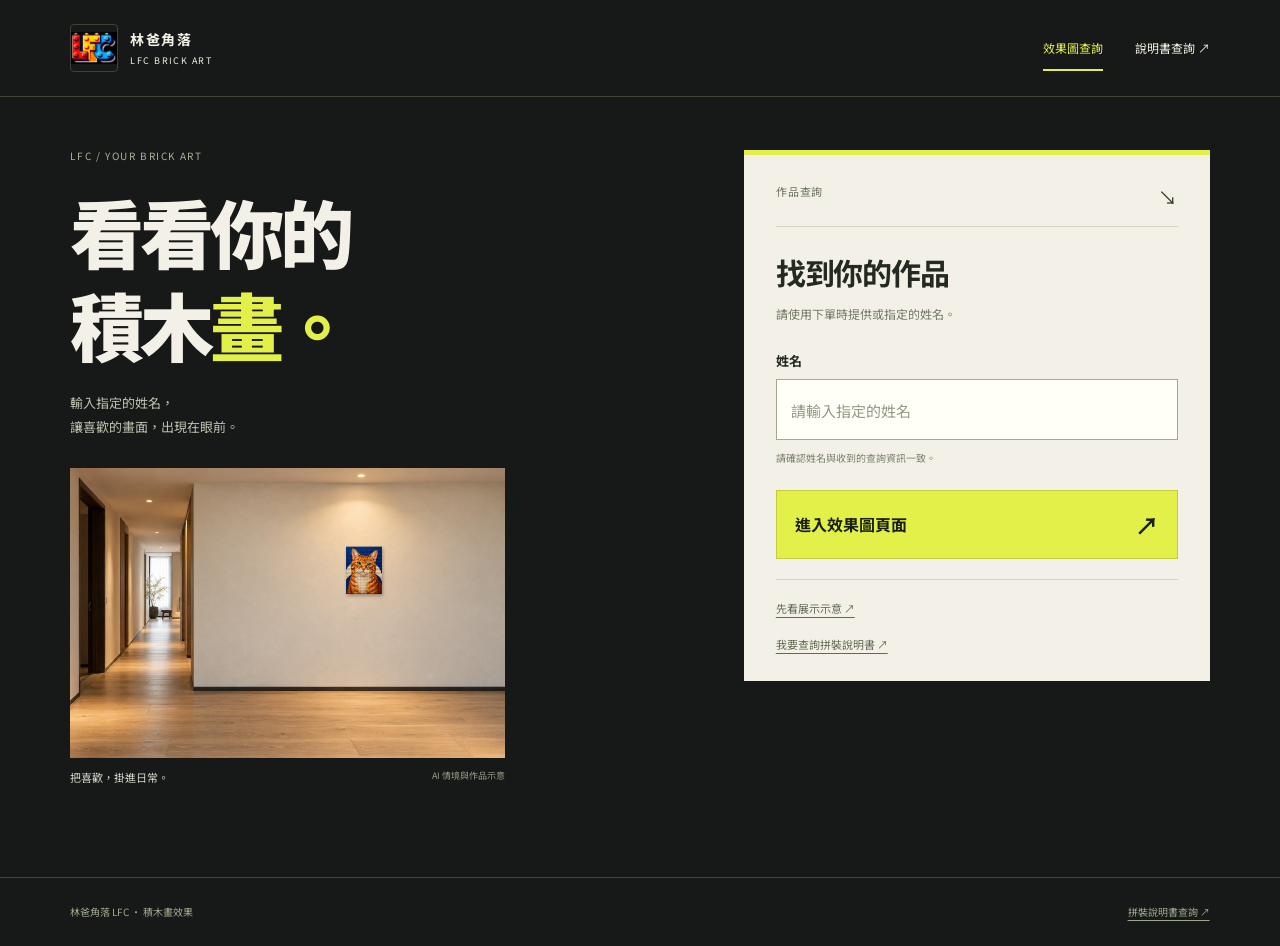
==== commit 306fecdc: "Apply B design to customer lookup and gallery Update the actual index.html name lookup page, results" ====
--- a/index.html
+++ b/index.html
@@ -1,22 +1,27 @@
-<!DOCTYPE html>
+<!doctype html>
 <html lang="zh-Hant">
 <head>
-<meta charset="UTF-8">
-<meta name="viewport" content="width=device-width,initial-scale=1">
-<meta name="theme-color" content="#0b1014">
-<meta name="description" content="LFC 積木畫專屬作品展廳，查看為你準備的積木畫效果。">
-<title>LFC 積木畫效果</title>
-<link rel="icon" href="logo.png" type="image/png">
-<link rel="stylesheet" href="studio-v2.css?v=20261023">
-<script src="studio-v2.js?v=20261023" defer></script>
+  <meta charset="utf-8"><meta name="viewport" content="width=device-width,initial-scale=1">
+  <title>LFC 積木畫效果｜姓名查詢</title>
+  <meta name="description" content="輸入指定姓名，查看林爸角落 LFC 積木畫效果圖與走廊展示情境。">
+  <link rel="preconnect" href="https://fonts.googleapis.com"><link rel="preconnect" href="https://fonts.gstatic.com" crossorigin>
+  <link href="https://fonts.googleapis.com/css2?family=Noto+Sans+TC:wght@400;500;700;900&display=swap" rel="stylesheet">
+  <link rel="stylesheet" href="customer-effect.css?v=b-query-1">
+  <script defer src="customer-effect.js?v=b-query-1"></script>
 </head>
-<body data-scene="dark">
-<a class="skip-link" href="#main-container">跳至查詢內容</a>
-<header class="site-header"><a class="brand" href="../lfc-block-painting-effect/" aria-label="LFC 積木畫首頁"><img src="logo.png" alt="LFC Logo" width="46" height="46"><div><span class="brand-name">LFC 積木畫</span><span class="brand-caption">MOSAIC ART STUDIO</span></div></a><span class="header-signature">Every memory, a masterpiece.</span><nav class="site-nav" aria-label="客戶服務"><a href="../lfc-block-painting-effect/" aria-current="page">效果圖</a><a href="../lfc-manual-query-system/">說明書</a></nav></header>
-<div class="service-layout"><section class="welcome-panel" aria-labelledby="welcome-heading"><p class="eyebrow">THE ART OF YOUR MEMORIES</p><h1 id="welcome-heading">讓回憶，<br>成為一件<span>作品。</span></h1><p class="welcome-description">有些畫面，值得用另一種方式收藏。<br>從影像到積木，讓每個細節都被好好看見。</p><figure class="hero-stage"><span class="stage-serial">LFC / ARTWORK STUDY<br>DISPLAY NO. 01</span><img class="hero-art" src="studio-art.svg" alt="山湖晨光，原創積木視覺示意，非客戶作品" width="672" height="432"><figcaption><span>MEMORY, MADE TANGIBLE.</span><span>原創視覺示意</span></figcaption></figure></section><main id="main-container" class="service-panel max-w-md"><div id="login-view"><div><div class="service-kicker"><span>PRIVATE ARTWORK VIEWING</span><span class="step-count">作品預覽</span></div><h2 class="panel-heading">開啟你的專屬展廳</h2><p class="panel-description">請輸入指定的姓名，查看為你準備的積木畫效果圖。</p></div><div class="form-fields"><div><label for="name">姓名<span class="field-hint">與提供給我們的姓名一致</span></label><input class="tech-input" type="text" id="name" name="name" placeholder="請輸入姓名" autocomplete="name"></div><button class="tech-button" id="search-btn" type="button"><span>進入效果圖頁面</span><span class="arrow" aria-hidden="true">↗</span></button></div><button type="button" id="demo-btn" class="demo-button"><span aria-hidden="true">◈</span>先看展示效果</button><p class="form-note"><span class="note-mark" aria-hidden="true">i</span><span>以專屬姓名查詢你的作品；也可先看示意素材與展示背景。</span></p><div class="result-feedback" id="login-result" role="status" aria-live="polite"></div></div><div id="gallery-view" class="hidden"><div class="collection-header"><p class="eyebrow">THE PRIVATE COLLECTION</p><h2 id="gallery-title"></h2><p class="collection-description">點擊作品進入裱框展示，也可另開完整原圖。</p></div><div class="display-toolbar"><span>DISPLAY ATMOSPHERE / 展示背景</span><div class="scene-switch" role="group" aria-label="展示背景"><button type="button" data-scene="dark" aria-pressed="true">暗場藝廊</button><button type="button" data-scene="light" aria-pressed="false">柔光展牆</button></div></div><p id="gallery-demo-notice" class="demo-notice"></p><div id="gallery-grid"></div><div class="mt-8 text-center"><button type="button" id="back-btn" class="secondary-button">返回</button></div></div></main></div>
-<section class="journey" aria-label="積木畫創作流程"><div class="journey-item"><span class="journey-number">01</span><div><p>看見作品的可能</p><small>PREVIEW YOUR MEMORY</small></div></div><div class="journey-item"><span class="journey-number">02</span><div><p>為創作做好準備</p><small>YOUR PERSONAL GUIDE</small></div></div><div class="journey-item"><span class="journey-number">03</span><div><p>親手完成這份回憶</p><small>CREATE SOMETHING YOURS</small></div></div></section>
-<footer class="site-footer"><span>LFC 積木畫 · 每一顆，都有回憶的重量。</span><span>CRAFTED AROUND YOUR STORY.</span></footer>
-<script>
+<body>
+  <a class="skip-link" href="#name">跳至姓名查詢</a>
+  <header class="site-header"><a class="brand" href="./" aria-label="LFC 積木畫效果查詢首頁"><img src="direction-logo.png" alt="LFC" width="48" height="48"><span>林爸角落<small>LFC BRICK ART</small></span></a><nav aria-label="客戶服務"><a href="./" aria-current="page">效果圖查詢</a><a href="https://ricksgemini0857.github.io/lfc-manual-query-system/">說明書查詢 ↗</a></nav></header>
+  <main id="main-container" class="max-w-md" data-view="lookup">
+    <section id="login-view" class="lookup-layout" aria-labelledby="lookup-title">
+      <div class="lookup-story"><p class="eyebrow">LFC / YOUR BRICK ART</p><h1 id="lookup-title">看看你的<br>積木<span>畫。</span></h1><p class="story-intro">輸入指定的姓名，<br>讓喜歡的畫面，出現在眼前。</p><figure class="story-room"><div class="room-composition"><img class="room-photo" src="hallway-room.png" alt="暖白牆與木地板的走廊展示示意" width="1536" height="1024"><div class="sample-frame"><img src="direction-art.png" alt="海報大小的橘貓積木畫 AI 示意" width="1122" height="1402"></div></div><figcaption><span>把喜歡，掛進日常。</span><small>AI 情境與作品示意</small></figcaption></figure></div>
+      <form class="lookup-panel" id="customer-lookup-form" aria-labelledby="form-title"><p class="panel-index">作品查詢 <span>↘</span></p><h2 id="form-title">找到你的作品</h2><p class="form-help">請使用下單時提供或指定的姓名。</p><label for="name">姓名</label><input id="name" name="name" type="text" autocomplete="name" aria-required="true" placeholder="請輸入指定的姓名" aria-describedby="name-hint"><p id="name-hint" class="input-hint">請確認姓名與收到的查詢資訊一致。</p><button type="button" id="search-btn" class="search-button"><span>進入效果圖頁面</span><span aria-hidden="true">↗</span></button><div id="login-result" role="status" aria-live="polite" aria-atomic="true"></div><div class="panel-links"><a href="?demo=1">先看展示示意 ↗</a><a href="https://ricksgemini0857.github.io/lfc-manual-query-system/">我要查詢拼裝說明書 ↗</a></div></form>
+    </section>
+    <section id="gallery-view" class="hidden" aria-labelledby="gallery-title"><div class="gallery-heading"><div><p class="eyebrow">LFC / YOUR ARTWORK</p><h1 id="gallery-title" tabindex="-1"></h1><p>點擊作品，看看走廊情境；也能放大查看完整原圖。</p></div><button type="button" id="back-btn" class="back-button">← 返回姓名查詢</button></div><p id="gallery-demo-notice" class="demo-notice hidden" role="status">展示示意｜以下為 AI 示意作品，非客戶訂單。</p><div id="gallery-grid"></div></section>
+  </main>
+  <footer class="site-footer"><span>林爸角落 LFC · 積木畫效果</span><a href="https://ricksgemini0857.github.io/lfc-manual-query-system/">拼裝說明書查詢 ↗</a></footer>
+  <dialog id="customer-art-dialog" aria-labelledby="customer-art-title"><div class="viewer-header"><div><p class="eyebrow">LFC / ART VIEWER</p><h2 id="customer-art-title">積木畫效果</h2></div><button type="button" id="close-art" aria-label="關閉作品預覽">關閉 ✕</button></div><div class="viewer-stage" data-mode="room"><div class="viewer-room"><img class="room-photo" src="hallway-room.png" alt="AI 走廊展示情境" width="1536" height="1024"><div class="room-mounted"><img class="room-art" alt="積木畫在走廊牆上的展示"></div></div><img class="detail-art" alt="完整積木畫效果圖"></div><div class="viewer-controls"><div class="mode-options" aria-label="作品展示方式"><button type="button" data-view-mode="room" aria-pressed="true">走廊情境</button><button type="button" data-view-mode="detail" aria-pressed="false">原圖細節</button></div><a id="viewer-original" target="_blank" rel="noopener noreferrer">開啟原圖 ↗</a></div><p id="viewer-status" class="viewer-status" role="status">AI 情境以長邊 60 公分、牆高 260 公分示意；實際尺寸以訂單為準。</p></dialog>
+  <script>
         // --- 設定區 ---
         // ！！！請將下方網址替換成您在步驟二複製的 "全新" 網頁應用程式網址！！！
         const SCRIPT_URL = "https://script.google.com/macros/s/AKfycbw3UP_fUUUfDJi9cS-wdixuxiE3gY-Vf-ivAGoVt5IyaMaoc3_U64BIWHE-mjH_p8AS/exec";
--- a/customer-effect.css
+++ b/customer-effect.css
@@ -0,0 +1,4 @@
+*{box-sizing:border-box}body{margin:0;background:#171918;color:#f3f1e7;font-family:"Noto Sans TC","Microsoft JhengHei",sans-serif;font-size:14px;-webkit-font-smoothing:antialiased}a{color:inherit;text-decoration:none}button,input{font:inherit}button{cursor:pointer;min-height:44px}button,a,input{transition:background .16s,opacity .16s,border-color .16s}button:focus-visible,a:focus-visible,input:focus-visible{outline:3px solid #a7b51b;outline-offset:5px}a:hover,button:hover{opacity:.85}button:disabled{cursor:wait;opacity:.6}h1,h2,p,figure{margin:0}img{display:block;max-width:100%;height:auto}.hidden{display:none!important}.skip-link{position:absolute;left:20px;top:-100px;padding:12px;background:#e3f04a;color:#171918;z-index:5}.skip-link:focus{top:12px}.site-header{max-width:1440px;margin:auto;padding:24px 5.5%;border-bottom:1px solid #42473a;display:flex;align-items:center;justify-content:space-between;gap:24px}.brand{display:flex;align-items:center;gap:12px;font-weight:700;letter-spacing:.1em}.brand img{width:48px;height:48px;object-fit:contain;border:1px solid #3c4234;border-radius:4px}.brand small{display:block;font-size:9px;font-weight:400;letter-spacing:.16em;margin-top:5px}.site-header nav{display:flex;gap:32px;font-size:12px}.site-header nav a{padding:13px 0}.site-header [aria-current]{color:#e3f04a;border-bottom:2px solid #e3f04a}main{width:89%;max-width:1240px;margin:50px auto 60px;min-height:calc(100dvh - 230px)}.lookup-layout{display:grid;grid-template-columns:1fr .85fr;gap:11%;align-items:start}.eyebrow{font-size:10px;letter-spacing:.16em;color:#aab29a;line-height:1.8}.lookup-story h1{font-size:clamp(48px,5.8vw,80px);font-weight:900;line-height:1.25;letter-spacing:-.055em;margin:20px 0}.lookup-story h1 span{color:#e3f04a}.story-intro{font-size:13px;line-height:1.9;color:#bbc1ad}.story-room{margin-top:28px;max-width:435px}.room-composition,.viewer-room{position:relative;overflow:hidden;background:#bba889}.room-photo{width:100%;height:auto}.sample-frame{position:absolute;left:63.393344%;top:27.088341%;width:8.213311%;aspect-ratio:.753;overflow:hidden;background:#151717;box-shadow:1px 2px 3px #211b1755}.sample-frame img{width:110%;height:auto;max-width:none;position:absolute;left:-5%;top:-1.5%}.story-room figcaption{display:flex;justify-content:space-between;gap:12px;padding-top:11px;font-size:11px;color:#d5d8c9}.story-room small{font-size:9px;color:#929d83}.lookup-panel{background:#f3f1e7;color:#242a21;border-top:5px solid #e3f04a;padding:28px 32px 22px;margin-top:3px}.panel-index{display:flex;justify-content:space-between;font-size:11px;letter-spacing:.08em;border-bottom:1px solid #d1d4c3;padding-bottom:16px;color:#6b725e}.panel-index>span{font-size:19px;color:#343d2b}.lookup-panel h2{font-size:30px;letter-spacing:-.04em;line-height:1.5;margin:23px 0 8px;font-weight:700}.form-help{font-size:12px;line-height:1.9;color:#737b66;margin-bottom:25px}.lookup-panel label{display:block;font-size:13px;font-weight:700;margin-bottom:9px}.lookup-panel input{width:100%;min-width:0;padding:16px 14px;border:1px solid #a1aa8c;border-radius:0;background:#fffef7;color:#20271c;font-size:18px;line-height:1.5}.lookup-panel input::placeholder{color:#939a85;font-size:15px}.input-hint{font-size:10px;color:#7a826d;line-height:1.8;margin:9px 0 23px}.search-button{background:#e3f04a;color:#181e12;width:100%;border:1px solid #c2cc3d;padding:16px 18px;display:flex;justify-content:space-between;align-items:center;gap:14px;font-size:16px;font-weight:700;text-align:left}.search-button>span:last-child{font-size:24px}.panel-links{display:flex;flex-direction:column;align-items:flex-start;gap:6px;border-top:1px solid #d0d4c1;margin-top:20px;padding-top:13px;font-size:11px;color:#626c53}.panel-links>a{padding:7px 0;text-decoration:underline;text-underline-offset:4px}#login-result:not(:empty){margin-top:17px;font-size:12px;line-height:1.8}#login-result .text-red-400{color:#9a3521}#login-result .text-orange-400{color:#8e5d14}.loader,.card-loader{display:inline-block;width:22px;height:22px;border:2px solid #8e9b6b;border-top-color:transparent;border-radius:50%;animation:spin .85s linear infinite;vertical-align:middle;margin-right:8px}#login-result .flex{display:flex;align-items:center;gap:12px}#login-result .loader{flex-shrink:0}.gallery-heading{display:flex;align-items:center;justify-content:space-between;gap:28px;padding-bottom:28px;border-bottom:1px solid #666e53;margin-bottom:28px}.gallery-heading h1{font-size:clamp(26px,3.2vw,44px);font-weight:900;line-height:1.6;letter-spacing:-.04em;margin:8px 0;overflow-wrap:anywhere}.gallery-heading>div>p:last-child{font-size:12px;line-height:1.8;color:#b5beaa}.back-button{white-space:nowrap;background:transparent;color:#e3f04a;border:1px solid #707a52;padding:10px 18px;font-size:12px}.demo-notice{padding:13px 16px;border-left:3px solid #e3f04a;background:#272d1d;color:#dbe8b4;font-size:12px;line-height:1.8;margin-bottom:24px}#gallery-grid{display:grid;grid-template-columns:repeat(auto-fit,minmax(260px,1fr));gap:26px;align-items:start}.gallery-card{border:1px solid #464e39;background:#22271d;overflow:hidden}.gallery-card>a{display:grid;place-items:center;height:300px;padding:20px;position:relative;background:#f0eee3}.gallery-card>a>img{width:100%;height:100%;object-fit:contain;min-height:0}.gallery-card>.p-3{padding:14px 18px;font-size:12px;line-height:1.7;overflow-wrap:anywhere;color:#d2d8c3}.gallery-card .thumb-open{position:absolute;bottom:12px;right:12px;background:#e3f04a;color:#20271a;padding:10px 12px;font-size:10px}.gallery-card>.aspect-square{aspect-ratio:1;display:grid;place-items:center}.gallery-card>.p-4{padding:25px;color:#f1c9b6;font-size:12px}.work-actions{display:flex;border-top:1px solid #48503b}.work-actions button{flex:1;padding:12px 14px;text-align:left;border:0;background:transparent;color:#e3f04a;font-size:12px}.work-actions button+button{border-left:1px solid #48503b;color:#d0d7c3}.site-footer{max-width:1440px;margin:auto;padding:25px 5.5%;border-top:1px solid #414936;display:flex;justify-content:space-between;gap:20px;font-size:10px;color:#9ca98c;line-height:1.8}.site-footer a{text-decoration:underline;text-underline-offset:4px}body.dialog-open{overflow:hidden}dialog{padding:0;border:0;width:min(1100px,94vw);max-width:none;max-height:94dvh;background:#f3f1e7;color:#252d21;box-shadow:0 30px 100px #0008}dialog::backdrop{background:#121a13cf;backdrop-filter:blur(8px)}.viewer-header{display:flex;align-items:center;justify-content:space-between;gap:20px;padding:17px 22px}.viewer-header .eyebrow{color:#77846b;font-size:8px}.viewer-header h2{font-size:16px;font-weight:500;margin-top:3px;overflow-wrap:anywhere}.viewer-header>button{background:none;border:1px solid #d2d7c4;padding:8px 14px;color:#3c4632;font-size:12px;flex-shrink:0}.viewer-stage{height:60dvh;min-height:250px;display:flex;align-items:center;justify-content:center;background:#242b21;padding:0;overflow:hidden}.viewer-room{width:min(100%,90dvh);aspect-ratio:1.5}.room-mounted{position:absolute;left:var(--mounted-left,63.393344%);top:var(--mounted-top,27.088341%);width:var(--mounted-width,8.213311%);aspect-ratio:var(--mounted-aspect,.753);box-shadow:1px 2px 3px #211b1755;background:#171a15;overflow:hidden}.room-art{width:100%;height:100%;object-fit:contain}.detail-art{display:none;max-width:100%;width:auto;height:100%;object-fit:contain}.viewer-stage[data-mode=detail]{padding:20px;background:radial-gradient(ellipse at 50% 30%,#414c39,#121b13 78%)}.viewer-stage[data-mode=detail] .viewer-room{display:none}.viewer-stage[data-mode=detail] .detail-art{display:block}dialog[data-sample=true] .room-art{width:110%;height:auto;max-width:none;position:absolute;left:-5%;top:-1.5%}.viewer-controls{display:flex;align-items:center;justify-content:space-between;gap:16px;padding:13px 20px 6px;font-size:11px}.mode-options{display:flex;gap:5px}.mode-options button{background:transparent;border:1px solid #a1ad8c;padding:8px 15px;color:#485639;font-size:11px}.mode-options [aria-pressed=true]{background:#e3f04a;border-color:#c1cc37;color:#232b17}.viewer-controls>a{text-decoration:underline;text-underline-offset:4px;padding:10px 0}.viewer-status{font-size:10px;color:#6f7b62;line-height:1.8;padding:6px 20px 16px}@keyframes spin{to{transform:rotate(360deg)}}
+@media(max-width:950px){.lookup-layout{gap:6%;grid-template-columns:1fr 1fr}.lookup-panel{padding:24px}.lookup-story h1{font-size:55px}.lookup-panel h2{font-size:25px}main{margin-top:35px}.story-room{margin-top:30px}}
+@media(max-width:700px){.site-header{padding:18px 22px;gap:16px}.brand{font-size:12px;gap:8px;letter-spacing:.05em}.brand img{width:37px;height:37px}.brand small{font-size:7px}.site-header nav{gap:16px;font-size:10px}.site-header nav a{padding:10px 0}main{width:auto;margin:28px 22px 36px;min-height:calc(100dvh - 180px)}.lookup-layout{display:flex;flex-direction:column;gap:28px}.lookup-story{width:100%;display:grid;grid-template-columns:1fr .88fr;column-gap:18px;align-items:end}.lookup-story>.eyebrow{grid-column:1/-1;font-size:8px}.lookup-story h1{font-size:44px;margin:15px 0 0;line-height:1.27}.story-intro{font-size:10px;line-height:1.9;padding-bottom:4px}.story-room{display:none}.lookup-panel{width:100%;padding:21px 22px;margin:0}.lookup-panel h2{font-size:27px;margin-top:20px}.panel-index{font-size:10px;padding-bottom:13px}.form-help{font-size:11px;margin-bottom:23px}.lookup-panel input{font-size:18px;padding:14px}.lookup-panel input::placeholder{font-size:14px}.input-hint{font-size:9px;margin-bottom:20px}.search-button{font-size:14px;padding:14px 16px}.panel-links{font-size:10px;margin-top:17px}.site-footer{padding:22px;display:block;font-size:9px}.site-footer a{display:inline-block;margin-top:9px}.gallery-heading{align-items:flex-start;flex-direction:column;gap:18px;padding-bottom:23px;margin-bottom:22px}.gallery-heading h1{font-size:28px}.gallery-heading>div>p:last-child{font-size:11px}.back-button{font-size:11px;padding:9px 15px}.demo-notice{font-size:10px}#gallery-grid{grid-template-columns:1fr;gap:22px}.gallery-card>a{height:300px;padding:18px}.viewer-header{padding:13px 15px;gap:12px}.viewer-header h2{font-size:14px}.viewer-header>button{font-size:10px;padding:7px 11px}.viewer-stage{height:56dvh;min-height:240px}.viewer-room{width:min(100%,84dvh)}.viewer-controls{padding:12px 13px 6px;gap:10px;font-size:10px}.mode-options button{font-size:10px;padding:8px 12px}.viewer-status{padding:5px 13px 13px;font-size:9px}.viewer-stage[data-mode=detail]{padding:14px}}
+@media(prefers-reduced-motion:reduce){a,button,input{transition:none}.loader,.card-loader{animation:none}}
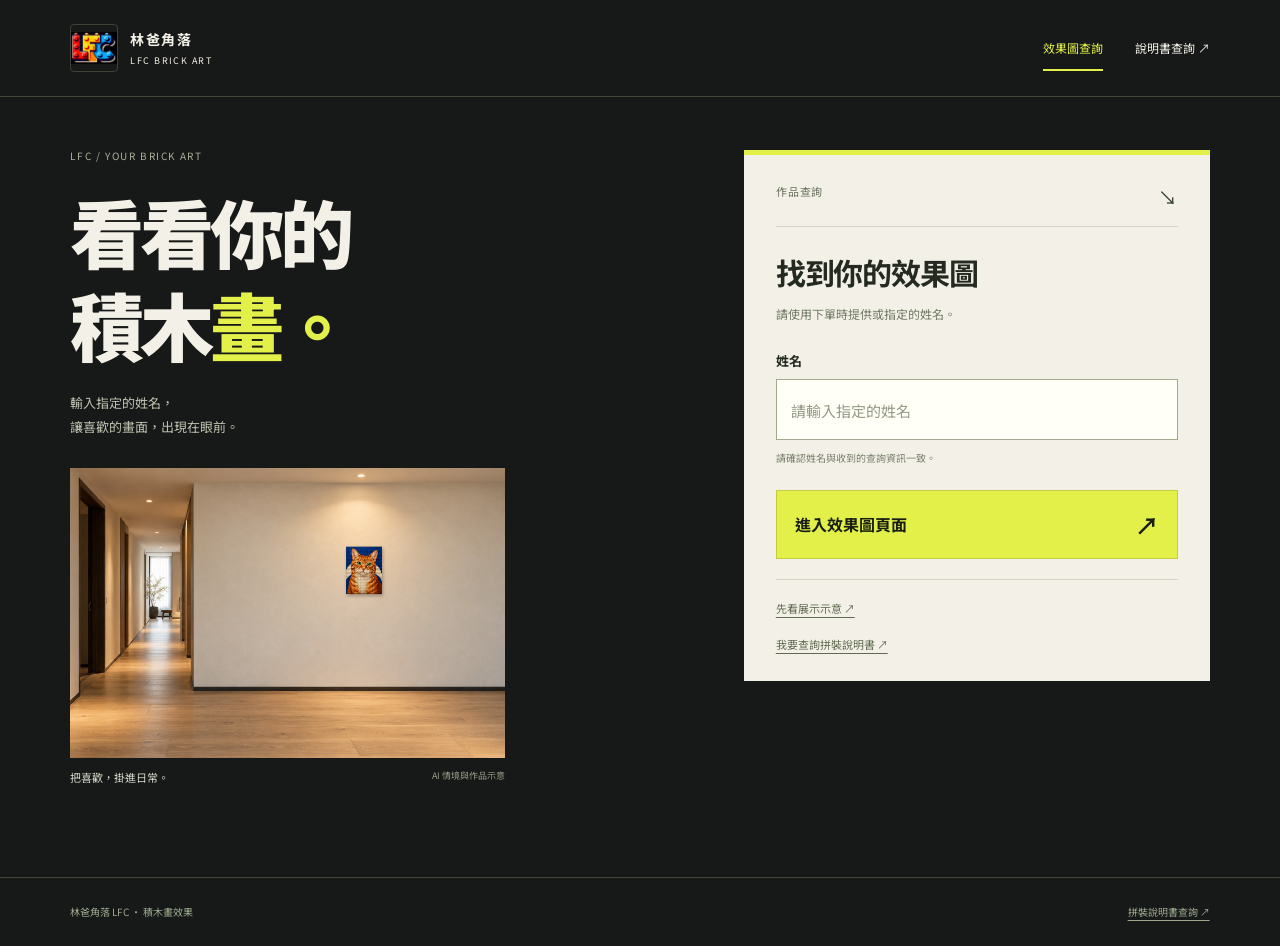
==== commit ba5abbba: "Improve mobile query layout and effect image wording Keep the mobile title on two full lines, move t" ====
--- a/index.html
+++ b/index.html
@@ -6,21 +6,21 @@
   <meta name="description" content="輸入指定姓名，查看林爸角落 LFC 積木畫效果圖與走廊展示情境。">
   <link rel="preconnect" href="https://fonts.googleapis.com"><link rel="preconnect" href="https://fonts.gstatic.com" crossorigin>
   <link href="https://fonts.googleapis.com/css2?family=Noto+Sans+TC:wght@400;500;700;900&display=swap" rel="stylesheet">
-  <link rel="stylesheet" href="customer-effect.css?v=b-query-1">
-  <script defer src="customer-effect.js?v=b-query-1"></script>
+  <link rel="stylesheet" href="customer-effect.css?v=b-query-3">
+  <script defer src="customer-effect.js?v=b-query-3"></script>
 </head>
 <body>
   <a class="skip-link" href="#name">跳至姓名查詢</a>
   <header class="site-header"><a class="brand" href="./" aria-label="LFC 積木畫效果查詢首頁"><img src="direction-logo.png" alt="LFC" width="48" height="48"><span>林爸角落<small>LFC BRICK ART</small></span></a><nav aria-label="客戶服務"><a href="./" aria-current="page">效果圖查詢</a><a href="https://ricksgemini0857.github.io/lfc-manual-query-system/">說明書查詢 ↗</a></nav></header>
   <main id="main-container" class="max-w-md" data-view="lookup">
     <section id="login-view" class="lookup-layout" aria-labelledby="lookup-title">
-      <div class="lookup-story"><p class="eyebrow">LFC / YOUR BRICK ART</p><h1 id="lookup-title">看看你的<br>積木<span>畫。</span></h1><p class="story-intro">輸入指定的姓名，<br>讓喜歡的畫面，出現在眼前。</p><figure class="story-room"><div class="room-composition"><img class="room-photo" src="hallway-room.png" alt="暖白牆與木地板的走廊展示示意" width="1536" height="1024"><div class="sample-frame"><img src="direction-art.png" alt="海報大小的橘貓積木畫 AI 示意" width="1122" height="1402"></div></div><figcaption><span>把喜歡，掛進日常。</span><small>AI 情境與作品示意</small></figcaption></figure></div>
-      <form class="lookup-panel" id="customer-lookup-form" aria-labelledby="form-title"><p class="panel-index">作品查詢 <span>↘</span></p><h2 id="form-title">找到你的作品</h2><p class="form-help">請使用下單時提供或指定的姓名。</p><label for="name">姓名</label><input id="name" name="name" type="text" autocomplete="name" aria-required="true" placeholder="請輸入指定的姓名" aria-describedby="name-hint"><p id="name-hint" class="input-hint">請確認姓名與收到的查詢資訊一致。</p><button type="button" id="search-btn" class="search-button"><span>進入效果圖頁面</span><span aria-hidden="true">↗</span></button><div id="login-result" role="status" aria-live="polite" aria-atomic="true"></div><div class="panel-links"><a href="?demo=1">先看展示示意 ↗</a><a href="https://ricksgemini0857.github.io/lfc-manual-query-system/">我要查詢拼裝說明書 ↗</a></div></form>
+      <div class="lookup-story"><p class="eyebrow">LFC / YOUR BRICK ART</p><h1 id="lookup-title"><span class="title-line">看看你的</span><span class="title-line">積木<span>畫。</span></span></h1><p class="story-intro">輸入指定的姓名，<br>讓喜歡的畫面，出現在眼前。</p><figure class="story-room"><div class="room-composition"><img class="room-photo" src="hallway-room.png" alt="暖白牆與木地板的走廊展示示意" width="1536" height="1024"><div class="sample-frame"><img src="direction-art.png" alt="海報大小的橘貓積木畫 AI 示意" width="1122" height="1402"></div></div><figcaption><span>把喜歡，掛進日常。</span><small>AI 情境與作品示意</small></figcaption></figure></div>
+      <form class="lookup-panel" id="customer-lookup-form" aria-labelledby="form-title"><p class="panel-index">作品查詢 <span>↘</span></p><h2 id="form-title">找到你的效果圖</h2><p class="form-help">請使用下單時提供或指定的姓名。</p><label for="name">姓名</label><input id="name" name="name" type="text" autocomplete="name" aria-required="true" placeholder="請輸入指定的姓名" aria-describedby="name-hint"><p id="name-hint" class="input-hint">請確認姓名與收到的查詢資訊一致。</p><button type="button" id="search-btn" class="search-button"><span>進入效果圖頁面</span><span aria-hidden="true">↗</span></button><div id="login-result" role="status" aria-live="polite" aria-atomic="true"></div><div class="panel-links"><a href="?demo=1">先看展示示意 ↗</a><a href="https://ricksgemini0857.github.io/lfc-manual-query-system/">我要查詢拼裝說明書 ↗</a></div></form>
     </section>
     <section id="gallery-view" class="hidden" aria-labelledby="gallery-title"><div class="gallery-heading"><div><p class="eyebrow">LFC / YOUR ARTWORK</p><h1 id="gallery-title" tabindex="-1"></h1><p>點擊作品，看看走廊情境；也能放大查看完整原圖。</p></div><button type="button" id="back-btn" class="back-button">← 返回姓名查詢</button></div><p id="gallery-demo-notice" class="demo-notice hidden" role="status">展示示意｜以下為 AI 示意作品，非客戶訂單。</p><div id="gallery-grid"></div></section>
   </main>
   <footer class="site-footer"><span>林爸角落 LFC · 積木畫效果</span><a href="https://ricksgemini0857.github.io/lfc-manual-query-system/">拼裝說明書查詢 ↗</a></footer>
-  <dialog id="customer-art-dialog" aria-labelledby="customer-art-title"><div class="viewer-header"><div><p class="eyebrow">LFC / ART VIEWER</p><h2 id="customer-art-title">積木畫效果</h2></div><button type="button" id="close-art" aria-label="關閉作品預覽">關閉 ✕</button></div><div class="viewer-stage" data-mode="room"><div class="viewer-room"><img class="room-photo" src="hallway-room.png" alt="AI 走廊展示情境" width="1536" height="1024"><div class="room-mounted"><img class="room-art" alt="積木畫在走廊牆上的展示"></div></div><img class="detail-art" alt="完整積木畫效果圖"></div><div class="viewer-controls"><div class="mode-options" aria-label="作品展示方式"><button type="button" data-view-mode="room" aria-pressed="true">走廊情境</button><button type="button" data-view-mode="detail" aria-pressed="false">原圖細節</button></div><a id="viewer-original" target="_blank" rel="noopener noreferrer">開啟原圖 ↗</a></div><p id="viewer-status" class="viewer-status" role="status">AI 情境以長邊 60 公分、牆高 260 公分示意；實際尺寸以訂單為準。</p></dialog>
+  <dialog id="customer-art-dialog" aria-labelledby="customer-art-title"><div class="viewer-header"><div><p class="eyebrow">LFC / ART VIEWER</p><h2 id="customer-art-title">積木畫效果</h2></div><button type="button" id="close-art" aria-label="關閉作品預覽">關閉 ✕</button></div><div class="viewer-stage" data-mode="room"><div class="viewer-room"><img class="room-photo" src="hallway-room.png" alt="AI 走廊展示情境" width="1536" height="1024"><div class="room-mounted"><img class="room-art" alt="積木畫在走廊牆上的展示"></div></div><img class="detail-art" alt="完整積木畫效果圖"></div><div class="viewer-controls"><div class="mode-options" aria-label="作品展示方式"><button type="button" data-view-mode="room" aria-pressed="true">走廊情境</button><button type="button" data-view-mode="detail" aria-pressed="false">原圖細節</button></div><a id="viewer-original" target="_blank" rel="noopener noreferrer">開啟原圖 ↗</a></div><div class="viewer-crop-controls"><label for="room-crop">走廊取圖</label><select id="room-crop"><option value="auto">自動取左圖／上圖</option><option value="left">只取左圖</option><option value="top">只取上圖</option><option value="full">顯示整張</option></select></div><p id="viewer-status" class="viewer-status" role="status">AI 情境以長邊 60 公分、牆高 260 公分示意；實際尺寸以訂單為準。</p></dialog>
   <script>
         // --- 設定區 ---
         // ！！！請將下方網址替換成您在步驟二複製的 "全新" 網頁應用程式網址！！！
--- a/customer-effect.css
+++ b/customer-effect.css
@@ -1,4 +1,7 @@
 *{box-sizing:border-box}body{margin:0;background:#171918;color:#f3f1e7;font-family:"Noto Sans TC","Microsoft JhengHei",sans-serif;font-size:14px;-webkit-font-smoothing:antialiased}a{color:inherit;text-decoration:none}button,input{font:inherit}button{cursor:pointer;min-height:44px}button,a,input{transition:background .16s,opacity .16s,border-color .16s}button:focus-visible,a:focus-visible,input:focus-visible{outline:3px solid #a7b51b;outline-offset:5px}a:hover,button:hover{opacity:.85}button:disabled{cursor:wait;opacity:.6}h1,h2,p,figure{margin:0}img{display:block;max-width:100%;height:auto}.hidden{display:none!important}.skip-link{position:absolute;left:20px;top:-100px;padding:12px;background:#e3f04a;color:#171918;z-index:5}.skip-link:focus{top:12px}.site-header{max-width:1440px;margin:auto;padding:24px 5.5%;border-bottom:1px solid #42473a;display:flex;align-items:center;justify-content:space-between;gap:24px}.brand{display:flex;align-items:center;gap:12px;font-weight:700;letter-spacing:.1em}.brand img{width:48px;height:48px;object-fit:contain;border:1px solid #3c4234;border-radius:4px}.brand small{display:block;font-size:9px;font-weight:400;letter-spacing:.16em;margin-top:5px}.site-header nav{display:flex;gap:32px;font-size:12px}.site-header nav a{padding:13px 0}.site-header [aria-current]{color:#e3f04a;border-bottom:2px solid #e3f04a}main{width:89%;max-width:1240px;margin:50px auto 60px;min-height:calc(100dvh - 230px)}.lookup-layout{display:grid;grid-template-columns:1fr .85fr;gap:11%;align-items:start}.eyebrow{font-size:10px;letter-spacing:.16em;color:#aab29a;line-height:1.8}.lookup-story h1{font-size:clamp(48px,5.8vw,80px);font-weight:900;line-height:1.25;letter-spacing:-.055em;margin:20px 0}.lookup-story h1 span{color:#e3f04a}.story-intro{font-size:13px;line-height:1.9;color:#bbc1ad}.story-room{margin-top:28px;max-width:435px}.room-composition,.viewer-room{position:relative;overflow:hidden;background:#bba889}.room-photo{width:100%;height:auto}.sample-frame{position:absolute;left:63.393344%;top:27.088341%;width:8.213311%;aspect-ratio:.753;overflow:hidden;background:#151717;box-shadow:1px 2px 3px #211b1755}.sample-frame img{width:110%;height:auto;max-width:none;position:absolute;left:-5%;top:-1.5%}.story-room figcaption{display:flex;justify-content:space-between;gap:12px;padding-top:11px;font-size:11px;color:#d5d8c9}.story-room small{font-size:9px;color:#929d83}.lookup-panel{background:#f3f1e7;color:#242a21;border-top:5px solid #e3f04a;padding:28px 32px 22px;margin-top:3px}.panel-index{display:flex;justify-content:space-between;font-size:11px;letter-spacing:.08em;border-bottom:1px solid #d1d4c3;padding-bottom:16px;color:#6b725e}.panel-index>span{font-size:19px;color:#343d2b}.lookup-panel h2{font-size:30px;letter-spacing:-.04em;line-height:1.5;margin:23px 0 8px;font-weight:700}.form-help{font-size:12px;line-height:1.9;color:#737b66;margin-bottom:25px}.lookup-panel label{display:block;font-size:13px;font-weight:700;margin-bottom:9px}.lookup-panel input{width:100%;min-width:0;padding:16px 14px;border:1px solid #a1aa8c;border-radius:0;background:#fffef7;color:#20271c;font-size:18px;line-height:1.5}.lookup-panel input::placeholder{color:#939a85;font-size:15px}.input-hint{font-size:10px;color:#7a826d;line-height:1.8;margin:9px 0 23px}.search-button{background:#e3f04a;color:#181e12;width:100%;border:1px solid #c2cc3d;padding:16px 18px;display:flex;justify-content:space-between;align-items:center;gap:14px;font-size:16px;font-weight:700;text-align:left}.search-button>span:last-child{font-size:24px}.panel-links{display:flex;flex-direction:column;align-items:flex-start;gap:6px;border-top:1px solid #d0d4c1;margin-top:20px;padding-top:13px;font-size:11px;color:#626c53}.panel-links>a{padding:7px 0;text-decoration:underline;text-underline-offset:4px}#login-result:not(:empty){margin-top:17px;font-size:12px;line-height:1.8}#login-result .text-red-400{color:#9a3521}#login-result .text-orange-400{color:#8e5d14}.loader,.card-loader{display:inline-block;width:22px;height:22px;border:2px solid #8e9b6b;border-top-color:transparent;border-radius:50%;animation:spin .85s linear infinite;vertical-align:middle;margin-right:8px}#login-result .flex{display:flex;align-items:center;gap:12px}#login-result .loader{flex-shrink:0}.gallery-heading{display:flex;align-items:center;justify-content:space-between;gap:28px;padding-bottom:28px;border-bottom:1px solid #666e53;margin-bottom:28px}.gallery-heading h1{font-size:clamp(26px,3.2vw,44px);font-weight:900;line-height:1.6;letter-spacing:-.04em;margin:8px 0;overflow-wrap:anywhere}.gallery-heading>div>p:last-child{font-size:12px;line-height:1.8;color:#b5beaa}.back-button{white-space:nowrap;background:transparent;color:#e3f04a;border:1px solid #707a52;padding:10px 18px;font-size:12px}.demo-notice{padding:13px 16px;border-left:3px solid #e3f04a;background:#272d1d;color:#dbe8b4;font-size:12px;line-height:1.8;margin-bottom:24px}#gallery-grid{display:grid;grid-template-columns:repeat(auto-fit,minmax(260px,1fr));gap:26px;align-items:start}.gallery-card{border:1px solid #464e39;background:#22271d;overflow:hidden}.gallery-card>a{display:grid;place-items:center;height:300px;padding:20px;position:relative;background:#f0eee3}.gallery-card>a>img{width:100%;height:100%;object-fit:contain;min-height:0}.gallery-card>.p-3{padding:14px 18px;font-size:12px;line-height:1.7;overflow-wrap:anywhere;color:#d2d8c3}.gallery-card .thumb-open{position:absolute;bottom:12px;right:12px;background:#e3f04a;color:#20271a;padding:10px 12px;font-size:10px}.gallery-card>.aspect-square{aspect-ratio:1;display:grid;place-items:center}.gallery-card>.p-4{padding:25px;color:#f1c9b6;font-size:12px}.work-actions{display:flex;border-top:1px solid #48503b}.work-actions button{flex:1;padding:12px 14px;text-align:left;border:0;background:transparent;color:#e3f04a;font-size:12px}.work-actions button+button{border-left:1px solid #48503b;color:#d0d7c3}.site-footer{max-width:1440px;margin:auto;padding:25px 5.5%;border-top:1px solid #414936;display:flex;justify-content:space-between;gap:20px;font-size:10px;color:#9ca98c;line-height:1.8}.site-footer a{text-decoration:underline;text-underline-offset:4px}body.dialog-open{overflow:hidden}dialog{padding:0;border:0;width:min(1100px,94vw);max-width:none;max-height:94dvh;background:#f3f1e7;color:#252d21;box-shadow:0 30px 100px #0008}dialog::backdrop{background:#121a13cf;backdrop-filter:blur(8px)}.viewer-header{display:flex;align-items:center;justify-content:space-between;gap:20px;padding:17px 22px}.viewer-header .eyebrow{color:#77846b;font-size:8px}.viewer-header h2{font-size:16px;font-weight:500;margin-top:3px;overflow-wrap:anywhere}.viewer-header>button{background:none;border:1px solid #d2d7c4;padding:8px 14px;color:#3c4632;font-size:12px;flex-shrink:0}.viewer-stage{height:60dvh;min-height:250px;display:flex;align-items:center;justify-content:center;background:#242b21;padding:0;overflow:hidden}.viewer-room{width:min(100%,90dvh);aspect-ratio:1.5}.room-mounted{position:absolute;left:var(--mounted-left,63.393344%);top:var(--mounted-top,27.088341%);width:var(--mounted-width,8.213311%);aspect-ratio:var(--mounted-aspect,.753);box-shadow:1px 2px 3px #211b1755;background:#171a15;overflow:hidden}.room-art{width:100%;height:100%;object-fit:contain}.detail-art{display:none;max-width:100%;width:auto;height:100%;object-fit:contain}.viewer-stage[data-mode=detail]{padding:20px;background:radial-gradient(ellipse at 50% 30%,#414c39,#121b13 78%)}.viewer-stage[data-mode=detail] .viewer-room{display:none}.viewer-stage[data-mode=detail] .detail-art{display:block}dialog[data-sample=true] .room-art{width:110%;height:auto;max-width:none;position:absolute;left:-5%;top:-1.5%}.viewer-controls{display:flex;align-items:center;justify-content:space-between;gap:16px;padding:13px 20px 6px;font-size:11px}.mode-options{display:flex;gap:5px}.mode-options button{background:transparent;border:1px solid #a1ad8c;padding:8px 15px;color:#485639;font-size:11px}.mode-options [aria-pressed=true]{background:#e3f04a;border-color:#c1cc37;color:#232b17}.viewer-controls>a{text-decoration:underline;text-underline-offset:4px;padding:10px 0}.viewer-status{font-size:10px;color:#6f7b62;line-height:1.8;padding:6px 20px 16px}@keyframes spin{to{transform:rotate(360deg)}}
 @media(max-width:950px){.lookup-layout{gap:6%;grid-template-columns:1fr 1fr}.lookup-panel{padding:24px}.lookup-story h1{font-size:55px}.lookup-panel h2{font-size:25px}main{margin-top:35px}.story-room{margin-top:30px}}
 @media(max-width:700px){.site-header{padding:18px 22px;gap:16px}.brand{font-size:12px;gap:8px;letter-spacing:.05em}.brand img{width:37px;height:37px}.brand small{font-size:7px}.site-header nav{gap:16px;font-size:10px}.site-header nav a{padding:10px 0}main{width:auto;margin:28px 22px 36px;min-height:calc(100dvh - 180px)}.lookup-layout{display:flex;flex-direction:column;gap:28px}.lookup-story{width:100%;display:grid;grid-template-columns:1fr .88fr;column-gap:18px;align-items:end}.lookup-story>.eyebrow{grid-column:1/-1;font-size:8px}.lookup-story h1{font-size:44px;margin:15px 0 0;line-height:1.27}.story-intro{font-size:10px;line-height:1.9;padding-bottom:4px}.story-room{display:none}.lookup-panel{width:100%;padding:21px 22px;margin:0}.lookup-panel h2{font-size:27px;margin-top:20px}.panel-index{font-size:10px;padding-bottom:13px}.form-help{font-size:11px;margin-bottom:23px}.lookup-panel input{font-size:18px;padding:14px}.lookup-panel input::placeholder{font-size:14px}.input-hint{font-size:9px;margin-bottom:20px}.search-button{font-size:14px;padding:14px 16px}.panel-links{font-size:10px;margin-top:17px}.site-footer{padding:22px;display:block;font-size:9px}.site-footer a{display:inline-block;margin-top:9px}.gallery-heading{align-items:flex-start;flex-direction:column;gap:18px;padding-bottom:23px;margin-bottom:22px}.gallery-heading h1{font-size:28px}.gallery-heading>div>p:last-child{font-size:11px}.back-button{font-size:11px;padding:9px 15px}.demo-notice{font-size:10px}#gallery-grid{grid-template-columns:1fr;gap:22px}.gallery-card>a{height:300px;padding:18px}.viewer-header{padding:13px 15px;gap:12px}.viewer-header h2{font-size:14px}.viewer-header>button{font-size:10px;padding:7px 11px}.viewer-stage{height:56dvh;min-height:240px}.viewer-room{width:min(100%,84dvh)}.viewer-controls{padding:12px 13px 6px;gap:10px;font-size:10px}.mode-options button{font-size:10px;padding:8px 12px}.viewer-status{padding:5px 13px 13px;font-size:9px}.viewer-stage[data-mode=detail]{padding:14px}}
+.viewer-crop-controls{display:flex;align-items:center;gap:12px;padding:5px 20px 7px;font-size:11px;color:#566348}.viewer-crop-controls[hidden]{display:none}.viewer-crop-controls label{flex-shrink:0}.viewer-crop-controls select{font:inherit;min-height:40px;max-width:100%;width:210px;border:1px solid #a1ad8c;border-radius:0;padding:8px 10px;background:#fffef7;color:#36462c}.viewer-crop-controls select:focus-visible{outline:3px solid #a7b51b;outline-offset:3px}.room-mounted[data-crop=left] .room-art{position:absolute;left:0;top:0;width:200%;max-width:none;height:100%;object-fit:fill}.room-mounted[data-crop=top] .room-art{position:absolute;left:0;top:0;width:100%;height:200%;max-width:none;object-fit:fill}@media(max-width:700px){.viewer-crop-controls{padding:4px 13px 7px;gap:10px;font-size:10px}.viewer-crop-controls select{width:auto;flex:1;min-width:0;min-height:44px}}
+html{-webkit-text-size-adjust:100%;text-size-adjust:100%}.lookup-story h1 .title-line{display:block;white-space:nowrap;color:inherit}
+@media(max-width:700px){.site-header{padding:16px 20px}.site-header nav{gap:14px}main{margin:22px 20px 30px}.lookup-layout{gap:21px}.lookup-story{display:block}.lookup-story h1{font-size:clamp(28px,8.5vw,36px);line-height:1.25;letter-spacing:-.045em;margin:12px 0 10px}.story-intro{font-size:12px;line-height:1.75;padding:0}.story-intro br{display:none}.lookup-panel{padding:18px 20px}.panel-index{padding-bottom:10px}.lookup-panel h2{font-size:24px;margin:16px 0 6px}.form-help{margin-bottom:18px}.lookup-panel input{font-size:16px;min-height:50px;padding:12px 13px}.input-hint{margin:7px 0 16px}.search-button{min-height:54px;padding:12px 15px}.panel-links{margin-top:15px;padding-top:9px;gap:3px}}
 @media(prefers-reduced-motion:reduce){a,button,input{transition:none}.loader,.card-loader{animation:none}}
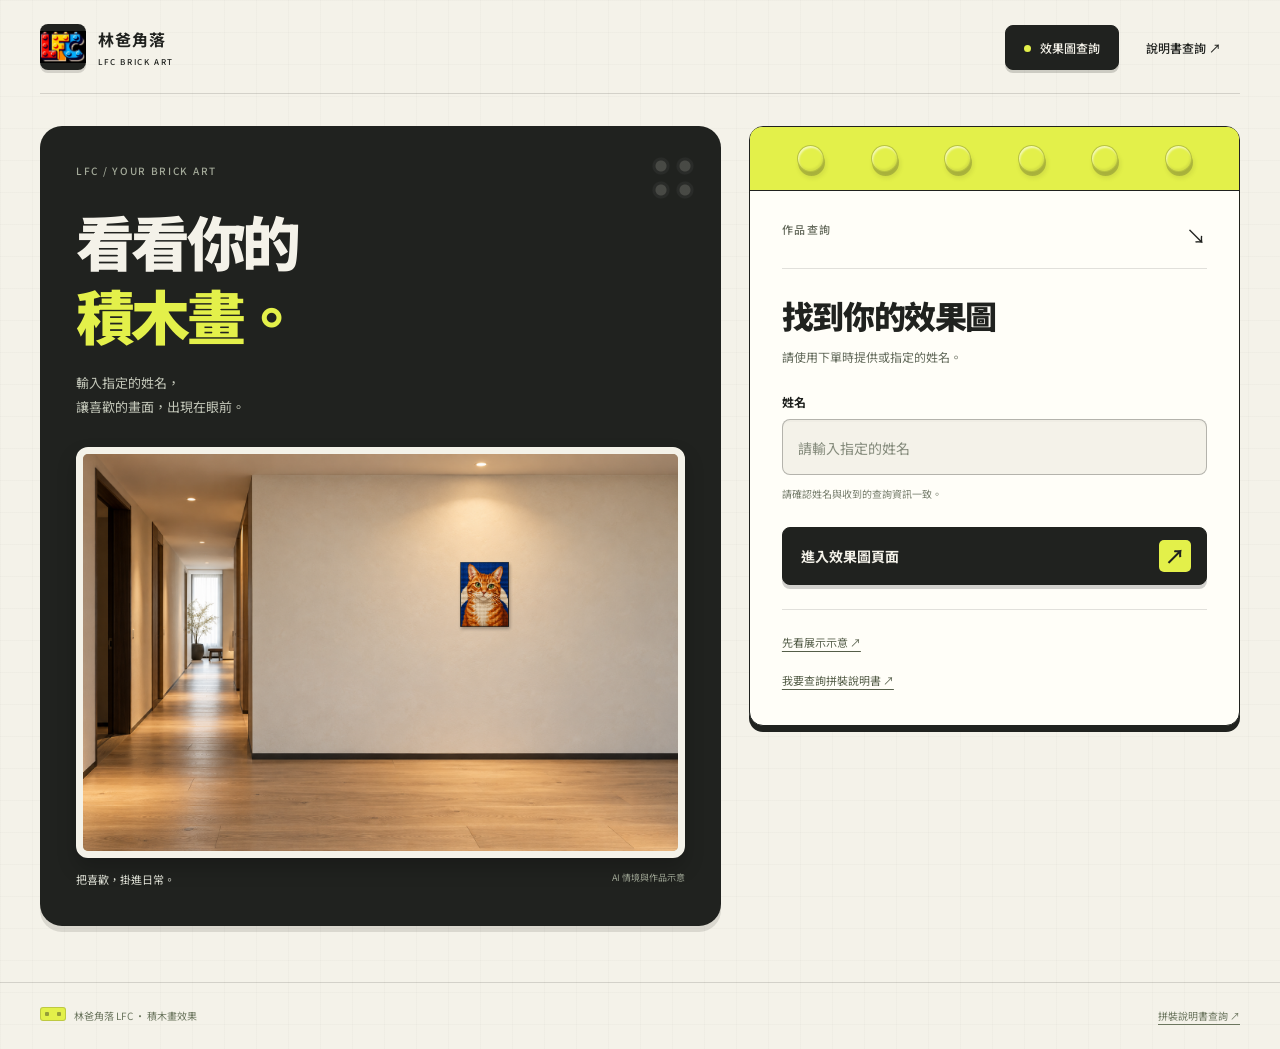
==== commit 425bd34d: "Apply brick studio design to the customer artwork homepage Promote the verified brick design to the " ====
--- a/index.html
+++ b/index.html
@@ -8,14 +8,15 @@
   <link href="https://fonts.googleapis.com/css2?family=Noto+Sans+TC:wght@400;500;700;900&display=swap" rel="stylesheet">
   <link rel="stylesheet" href="customer-effect.css?v=b-query-3">
   <script defer src="customer-effect.js?v=b-query-3"></script>
+<link rel="stylesheet" href="brick-theme.css?v=brick-1">
 </head>
-<body>
+<body class="brick-design">
   <a class="skip-link" href="#name">跳至姓名查詢</a>
   <header class="site-header"><a class="brand" href="./" aria-label="LFC 積木畫效果查詢首頁"><img src="direction-logo.png" alt="LFC" width="48" height="48"><span>林爸角落<small>LFC BRICK ART</small></span></a><nav aria-label="客戶服務"><a href="./" aria-current="page">效果圖查詢</a><a href="https://ricksgemini0857.github.io/lfc-manual-query-system/">說明書查詢 ↗</a></nav></header>
   <main id="main-container" class="max-w-md" data-view="lookup">
     <section id="login-view" class="lookup-layout" aria-labelledby="lookup-title">
       <div class="lookup-story"><p class="eyebrow">LFC / YOUR BRICK ART</p><h1 id="lookup-title"><span class="title-line">看看你的</span><span class="title-line">積木<span>畫。</span></span></h1><p class="story-intro">輸入指定的姓名，<br>讓喜歡的畫面，出現在眼前。</p><figure class="story-room"><div class="room-composition"><img class="room-photo" src="hallway-room.png" alt="暖白牆與木地板的走廊展示示意" width="1536" height="1024"><div class="sample-frame"><img src="direction-art.png" alt="海報大小的橘貓積木畫 AI 示意" width="1122" height="1402"></div></div><figcaption><span>把喜歡，掛進日常。</span><small>AI 情境與作品示意</small></figcaption></figure></div>
-      <form class="lookup-panel" id="customer-lookup-form" aria-labelledby="form-title"><p class="panel-index">作品查詢 <span>↘</span></p><h2 id="form-title">找到你的效果圖</h2><p class="form-help">請使用下單時提供或指定的姓名。</p><label for="name">姓名</label><input id="name" name="name" type="text" autocomplete="name" aria-required="true" placeholder="請輸入指定的姓名" aria-describedby="name-hint"><p id="name-hint" class="input-hint">請確認姓名與收到的查詢資訊一致。</p><button type="button" id="search-btn" class="search-button"><span>進入效果圖頁面</span><span aria-hidden="true">↗</span></button><div id="login-result" role="status" aria-live="polite" aria-atomic="true"></div><div class="panel-links"><a href="?demo=1">先看展示示意 ↗</a><a href="https://ricksgemini0857.github.io/lfc-manual-query-system/">我要查詢拼裝說明書 ↗</a></div></form>
+      <form class="lookup-panel" id="customer-lookup-form" aria-labelledby="form-title"><div class="stud-rail" aria-hidden="true"><span></span><span></span><span></span><span></span><span></span><span></span></div><p class="panel-index">作品查詢 <span>↘</span></p><h2 id="form-title">找到你的效果圖</h2><p class="form-help">請使用下單時提供或指定的姓名。</p><label for="name">姓名</label><input id="name" name="name" type="text" autocomplete="name" aria-required="true" placeholder="請輸入指定的姓名" aria-describedby="name-hint"><p id="name-hint" class="input-hint">請確認姓名與收到的查詢資訊一致。</p><button type="button" id="search-btn" class="search-button"><span>進入效果圖頁面</span><span aria-hidden="true">↗</span></button><div id="login-result" role="status" aria-live="polite" aria-atomic="true"></div><div class="panel-links"><a href="?demo=1">先看展示示意 ↗</a><a href="https://ricksgemini0857.github.io/lfc-manual-query-system/">我要查詢拼裝說明書 ↗</a></div></form>
     </section>
     <section id="gallery-view" class="hidden" aria-labelledby="gallery-title"><div class="gallery-heading"><div><p class="eyebrow">LFC / YOUR ARTWORK</p><h1 id="gallery-title" tabindex="-1"></h1><p>點擊作品，看看走廊情境；也能放大查看完整原圖。</p></div><button type="button" id="back-btn" class="back-button">← 返回姓名查詢</button></div><p id="gallery-demo-notice" class="demo-notice hidden" role="status">展示示意｜以下為 AI 示意作品，非客戶訂單。</p><div id="gallery-grid"></div></section>
   </main>
--- a/brick-theme.css
+++ b/brick-theme.css
@@ -0,0 +1,190 @@
+/* LFC · Brick by brick. Scoped to the independent preview. */
+.brick-design {
+  --ink:#20221f;--lime:#e3f04a;--paper:#f4f2e9;--sage:#a3aa99;
+  background:var(--paper);color:var(--ink);font-size:14px;
+  background-image:linear-gradient(#20221f05 1px,transparent 1px),linear-gradient(90deg,#20221f05 1px,transparent 1px);
+  background-size:32px 32px;
+}
+.brick-design p{text-wrap:pretty}
+.brick-design .site-header {
+  max-width:1320px;padding:24px 40px;border:0;position:relative;
+}
+.brick-design .site-header::after {
+  content:"";position:absolute;bottom:0;left:40px;right:40px;height:1px;background:#20221f28;
+}
+.brick-design .brand{font-size:16px;letter-spacing:.07em;gap:12px}
+.brick-design .brand img{border:0;border-radius:8px;width:46px;height:46px;background:var(--ink);box-shadow:0 3px 0 #20221f28}
+.brick-design .brand small{font-size:8px;letter-spacing:.2em;font-weight:500}
+.brick-design .site-header nav{gap:8px;font-size:12px;font-weight:500}
+.brick-design .site-header nav a{border:1px solid transparent;border-radius:8px;padding:13px 18px;white-space:nowrap}
+.brick-design .site-header nav a:hover{background:#20221f0a;opacity:1}
+.brick-design .site-header nav [aria-current]{background:var(--ink);color:var(--paper);border-color:var(--ink);box-shadow:0 3px 0 #20221f30}
+.brick-design .site-header nav [aria-current]::before{content:"";display:inline-block;width:7px;height:7px;background:var(--lime);border-radius:50%;margin:0 9px 1px 0}
+.brick-design main {width:calc(100% - 80px);max-width:1240px;margin:32px auto 56px;min-height:calc(100dvh - 234px)}
+.brick-design .lookup-layout,.brick-design .manual-main{display:grid;grid-template-columns:minmax(0,1.22fr) minmax(340px,.88fr);gap:28px;align-items:start}
+.brick-design .lookup-story {
+  background:var(--ink);color:var(--paper);padding:36px;border-radius:22px;position:relative;min-width:0;
+  box-shadow:0 6px 0 #20221f20;overflow:hidden;
+}
+.brick-design .lookup-story::after {
+  content:"";position:absolute;right:24px;top:28px;width:48px;height:48px;
+  background:radial-gradient(circle at 50% 50%,#f4f2e930 0 5px,#f4f2e90c 6px 8px,transparent 9px);background-size:24px 24px;pointer-events:none;
+}
+.brick-design .eyebrow{font-size:10px;font-weight:500;letter-spacing:.17em;color:#a3aa99;line-height:1.8}
+.brick-design .lookup-story>.eyebrow{padding-right:50px}
+.brick-design .lookup-story h1,.brick-design .manual-main .lookup-story h1{font-size:clamp(44px,4.6vw,66px);line-height:1.25;letter-spacing:-.06em;margin:24px 0 20px;font-weight:900}
+.brick-design .lookup-story h1 .title-line{color:inherit;white-space:nowrap}
+.brick-design .lookup-story h1 .title-line:last-child>span{color:var(--lime)}
+.brick-design .lookup-story h1 .title-line:last-child{color:var(--lime)}
+.brick-design .story-intro{font-size:13px;color:#c3c7b9;line-height:1.85;max-width:430px}
+.brick-design .story-room,.brick-design .guide-preview{max-width:none;width:100%;margin:28px 0 0;position:relative}
+.brick-design .room-composition{border-radius:12px;box-shadow:0 10px 20px #0003;border:7px solid #f4f2e9;overflow:hidden}
+.brick-design .room-composition .sample-frame{box-shadow:1px 2px 3px #211b1755}
+.brick-design .story-room figcaption,.brick-design .guide-preview figcaption{padding-top:12px;margin-top:0;display:flex;justify-content:space-between;gap:10px;font-size:11px;color:#e5e7dc;line-height:1.8}
+.brick-design .story-room small{font-size:9px;color:var(--sage)}
+.brick-design .guide-preview figcaption a{color:var(--lime);white-space:nowrap}
+.brick-design .guide-paper{background:#a3aa9930;border:0;padding:16px;border-radius:12px;box-shadow:inset 0 1px 0 #f4f2e920}
+.brick-design .guide-paper iframe{height:260px;border-radius:3px;box-shadow:0 10px 25px #0004}
+.brick-design .lookup-panel,.brick-design .manual-main .lookup-panel {
+  position:relative;isolation:isolate;min-width:0;width:100%;margin:0;padding:94px 32px 26px;
+  background:#fffef8;color:var(--ink);border:1.5px solid var(--ink);border-radius:14px;box-shadow:0 6px 0 var(--ink);
+}
+.brick-design .stud-rail {
+  position:absolute;inset:0 0 auto;height:64px;padding:15px 24px;display:grid;grid-template-columns:repeat(6,1fr);align-items:center;justify-items:center;
+  background:var(--lime);border-radius:12px 12px 0 0;border-bottom:1.5px solid var(--ink);overflow:hidden;
+}
+.brick-design .stud-rail span{
+  display:block;width:27px;height:27px;border-radius:50%;background:var(--lime);border:1px solid #20221f38;
+  box-shadow:inset 1px 2px 2px #fff9,inset -1px -2px 2px #20221f14,1px 4px 0 #20221f38,2px 6px 5px #20221f1c;
+}
+.brick-design .panel-index{font-size:11px;font-weight:500;letter-spacing:.13em;color:#666b5d;border-bottom:1px solid #20221f22;padding-bottom:18px}
+.brick-design .panel-index>span{font-size:20px;font-weight:400;color:var(--ink)}
+.brick-design .lookup-panel h2{font-size:clamp(25px,2.5vw,33px);font-weight:900;line-height:1.45;letter-spacing:-.045em;margin:23px 0 8px}
+.brick-design .form-help{font-size:12px;line-height:1.85;color:#646b5c;margin:0 0 24px}
+.brick-design .lookup-panel label{font-size:12px;font-weight:700;margin-bottom:9px}
+.brick-design .lookup-panel input{border:1px solid #20221f4d;border-radius:8px;padding:15px;min-height:54px;background:var(--paper);font-size:16px;color:var(--ink);box-shadow:inset 0 2px 0 #20221f05}
+.brick-design .lookup-panel input::placeholder{font-size:14px;color:#858b7c}
+.brick-design .lookup-panel input:focus{background:#fffef8;border-color:var(--ink)}
+.brick-design .input-hint{font-size:10px;line-height:1.8;color:#777e6d;margin:10px 0 24px}
+.brick-design .search-button {
+  min-height:58px;background:var(--ink);color:var(--paper);border:1px solid var(--ink);border-radius:8px;padding:11px 15px 11px 18px;
+  font-size:14px;box-shadow:0 4px 0 #20221f33;transition:transform .18s,box-shadow .18s,background .18s;
+}
+.brick-design .search-button>span:last-child{font-size:20px;color:var(--ink);background:var(--lime);width:32px;height:32px;display:grid;place-items:center;border-radius:5px;line-height:1}
+.brick-design .search-button:hover{opacity:1;background:#353831;transform:translateY(-1px)}
+.brick-design .search-button:active{transform:translateY(2px);box-shadow:0 1px 0 #20221f33}
+.brick-design .search-button:disabled{transform:none;opacity:.6}
+.brick-design .panel-links,.brick-design .manual-main .panel-links{border-color:#20221f22;gap:2px;font-size:11px;margin-top:24px;padding-top:14px;color:#555e49}
+.brick-design .panel-links a{display:flex;justify-content:space-between;align-items:center;padding:9px 0;line-height:1.7}
+.brick-design .panel-links a:hover{color:var(--ink);opacity:1;text-decoration-thickness:2px}
+.brick-design button:focus-visible,.brick-design a:focus-visible,.brick-design input:focus-visible{outline:3px solid #818b14;outline-offset:4px}
+.brick-design .manual-main .field-group{margin-bottom:21px}
+.brick-design .manual-main[data-view=lookup] #result{color:var(--ink)}
+.brick-design .manual-main #result .text-red-400{color:#8b392c}
+.brick-design .manual-main #result .text-orange-400{color:#78620b}
+.brick-design .manual-main[data-view=documents]{display:block;max-width:1100px}
+.brick-design #manual-reader-heading .eyebrow,.brick-design .gallery-heading .eyebrow{color:#65715a}
+.brick-design #manual-reader-heading h1{font-size:40px;line-height:1.4;letter-spacing:-.04em;margin:10px 0 0}
+.brick-design .warning-box{background:#e3f04a55;border:1px solid #20221f25;border-radius:10px;padding:16px 20px;color:var(--ink)}
+.brick-design .warning-box p+p{color:#60674f}
+.brick-design .warning-box svg{color:var(--ink)}
+.brick-design .document-tabs{gap:8px;border:0;padding-bottom:12px}
+.brick-design .tab-button{background:#fffef8;border:1.5px solid #20221f40;border-radius:10px 10px 3px 3px;color:#5b6451;padding:20px 10px 13px;position:relative}
+.brick-design .tab-button::before{content:"";position:absolute;top:7px;left:calc(50% - 14px);width:28px;height:5px;background:radial-gradient(circle,#20221f35 0 2px,transparent 2.5px);background-size:14px 5px}
+.brick-design .tab-button.active{color:var(--ink);border-color:var(--ink);background:var(--lime);font-weight:700;box-shadow:0 3px 0 var(--ink)}
+.brick-design .tab-content{padding:24px;background:#a3aa9955;border:1px solid #20221f25;border-radius:12px;box-shadow:inset 0 2px 2px #20221f05;background-image:radial-gradient(circle,#20221f12 0 2px,transparent 2.5px);background-size:16px 16px}
+.brick-design .preview-iframe{border-radius:3px;box-shadow:0 12px 30px #20221f25}
+.brick-design .tech-button{border:1.5px solid var(--ink);border-radius:8px;box-shadow:0 3px 0 var(--ink);background:var(--lime);color:var(--ink);padding:13px 20px}
+.brick-design .secondary-button,.brick-design .back-button{border:1px solid #20221f55;color:var(--ink);background:#fffef8;border-radius:8px;padding:12px 18px}
+.brick-design #video-placeholder{background:var(--ink);border-radius:8px}
+.brick-design .gallery-heading{border-bottom:1px solid #20221f30;padding-bottom:24px;margin-bottom:24px}
+.brick-design .gallery-heading h1{color:var(--ink)}
+.brick-design .gallery-heading>div>p:last-child{color:#646f58}
+.brick-design .demo-notice{background:#e3f04a66;color:#4d573f;border:1px solid #20221f20;border-radius:8px}
+.brick-design .gallery-card{border:1.5px solid var(--ink);background:#fffef8;border-radius:14px;box-shadow:0 5px 0 var(--ink)}
+.brick-design .gallery-card>a{background:#a3aa9933;background-image:radial-gradient(circle,#20221f16 0 2px,transparent 3px);background-size:16px 16px;padding:28px}
+.brick-design .gallery-card>a>img{filter:drop-shadow(0 6px 5px #20221f20)}
+.brick-design .gallery-card>.p-3{color:var(--ink);padding:18px 22px;font-weight:500}
+.brick-design .gallery-card .thumb-open{border:1px solid var(--ink);border-radius:6px}
+.brick-design .work-actions{border-top-color:#20221f25}
+.brick-design .work-actions button{color:var(--ink);font-weight:700;padding:15px 20px;background:var(--lime)}
+.brick-design .work-actions button+button{color:#59644d;background:#fffef8;border-color:#20221f25}
+.brick-design dialog{border:1.5px solid var(--ink);border-radius:16px;background:var(--paper)}
+.brick-design .viewer-header{background:var(--paper);border-bottom:1px solid #20221f20;padding:18px 22px}
+.brick-design .viewer-header>button{border-radius:6px;border-color:#20221f40;color:var(--ink)}
+.brick-design .mode-options button{border-radius:6px}
+.brick-design .viewer-stage{background:var(--ink)}
+.brick-design .viewer-crop-controls select{border-radius:6px;background:#fffef8}
+.brick-design .site-footer{max-width:1320px;margin:auto;padding:24px 40px;border-top:1px solid #20221f28;color:#6c765f;font-size:10px}
+.brick-design .site-footer>span::before{content:"";display:inline-block;width:24px;height:12px;border-radius:3px;background:radial-gradient(circle at 25% 50%,#20221f66 0 2px,transparent 2.5px),radial-gradient(circle at 75% 50%,#20221f66 0 2px,transparent 2.5px),var(--lime);border:1px solid #20221f30;margin-right:8px;vertical-align:-1px}
+@media(min-width:1500px){.brick-design .lookup-story h1,.brick-design .manual-main .lookup-story h1{font-size:66px}}
+@media(max-width:1050px) and (min-width:701px){
+  .brick-design .lookup-layout,.brick-design .manual-main{grid-template-columns:minmax(0,1fr) minmax(310px,1fr);gap:20px}
+  .brick-design .lookup-story{padding:28px}
+  .brick-design .lookup-story h1,.brick-design .manual-main .lookup-story h1{font-size:clamp(31px,4.1vw,44px)}
+  .brick-design .lookup-panel,.brick-design .manual-main .lookup-panel{padding-left:24px;padding-right:24px}
+  .brick-design .lookup-panel h2{font-size:26px}
+  .brick-design .story-room figcaption,.brick-design .guide-preview figcaption{flex-direction:column;gap:2px}
+}
+@media(max-width:700px){
+  .brick-design{background-size:24px 24px}
+  .brick-design .site-header{padding:18px 20px;gap:12px}
+  .brick-design .site-header::after{left:20px;right:20px}
+  .brick-design .brand{font-size:12px;gap:8px;letter-spacing:.04em;flex-shrink:0}
+  .brick-design .brand img{width:36px;height:36px;border-radius:6px}
+  .brick-design .brand small{font-size:6px;letter-spacing:.12em;margin-top:4px}
+  .brick-design .site-header nav{font-size:9px;gap:2px}
+  .brick-design .site-header nav a{padding:10px 8px;border-radius:6px;min-height:44px;display:inline-flex;align-items:center}
+  .brick-design .site-header nav [aria-current]::before{width:5px;height:5px;margin-right:5px}
+  .brick-design main{width:auto;max-width:none;margin:26px 20px 40px;min-height:calc(100dvh - 210px)}
+  .brick-design .lookup-layout,.brick-design .manual-main{display:grid;grid-template-columns:minmax(0,1fr);gap:12px}
+  .brick-design main[data-view=lookup] .lookup-story{display:contents!important}
+  .brick-design .lookup-story::after{display:none}
+  .brick-design .lookup-story>.eyebrow{order:0;font-size:8px;color:#636f55;padding:0}
+  .brick-design .lookup-story h1,.brick-design .manual-main .lookup-story h1{order:1;font-size:clamp(30px,9.8vw,40px);line-height:1.24;margin:0;color:var(--ink);letter-spacing:-.055em}
+  .brick-design .lookup-story h1 .title-line:last-child{color:var(--ink)}
+  .brick-design .lookup-story h1 .title-line:last-child>span{color:var(--ink);background:var(--lime);box-shadow:4px 0 0 var(--lime),-2px 0 0 var(--lime)}
+  .brick-design .story-intro{order:2;padding:0;margin:0;font-size:11px;line-height:1.85;color:#606b52}
+  .brick-design .story-intro br{display:none}
+  .brick-design .manual-main .story-intro br{display:block}
+  .brick-design .lookup-panel,.brick-design .manual-main .lookup-panel{order:3;margin:8px 0 0;padding:65px 21px 20px;border-radius:12px;box-shadow:0 5px 0 var(--ink)}
+  .brick-design .stud-rail{height:42px;padding:8px 16px;border-radius:10px 10px 0 0}
+  .brick-design .stud-rail span{width:19px;height:19px;box-shadow:inset 1px 1px 1px #fff9,inset -1px -1px 1px #20221f14,1px 3px 0 #20221f38,1px 4px 3px #20221f1c}
+  .brick-design .panel-index{font-size:9px;padding-bottom:10px;line-height:1.6}
+  .brick-design .panel-index>span{font-size:17px}
+  .brick-design .lookup-panel h2{font-size:24px;margin:16px 0 7px;line-height:1.4}
+  .brick-design .form-help{font-size:10px;line-height:1.85;margin-bottom:18px}
+  .brick-design .lookup-panel label{font-size:12px;margin-bottom:8px}
+  .brick-design .lookup-panel input{min-height:50px;padding:12px 13px;font-size:16px}
+  .brick-design .lookup-panel input::placeholder{font-size:13px}
+  .brick-design .input-hint{font-size:9px;margin:8px 0 18px}
+  .brick-design .search-button{min-height:52px;font-size:13px;padding:10px 12px 10px 14px}
+  .brick-design .search-button>span:last-child{width:28px;height:28px;font-size:18px}
+  .brick-design .panel-links,.brick-design .manual-main .panel-links{margin-top:19px;padding-top:10px;font-size:10px;gap:0}
+  .brick-design .panel-links a{padding:7px 0;min-height:44px;width:100%}
+  .brick-design .manual-main .field-group{margin-bottom:17px}
+  .brick-design .story-room,.brick-design .guide-preview{order:6;display:block;margin:16px 0 0;padding:18px;background:var(--ink);border-radius:16px;width:100%;max-width:none}
+  .brick-design .room-composition{border-width:5px;border-radius:7px}
+  .brick-design .story-room figcaption,.brick-design .guide-preview figcaption{font-size:10px;gap:5px}
+  .brick-design .story-room small{font-size:8px}
+  .brick-design .guide-paper{padding:10px;border-radius:8px}
+  .brick-design .guide-paper iframe{height:210px}
+  .brick-design .guide-preview figcaption{flex-direction:column;align-items:flex-start}
+  .brick-design .manual-main[data-view=lookup] #result{order:4;grid-column:auto;margin-top:2px;font-size:11px;padding:0}
+  .brick-design .manual-main[data-view=documents]{display:block}
+  .brick-design #manual-reader-heading h1{font-size:26px;line-height:1.5}
+  .brick-design .tab-content{padding:12px;border-radius:9px}
+  .brick-design .document-tabs{gap:5px;padding-bottom:10px}
+  .brick-design .tab-button{font-size:10px;min-height:52px;padding:20px 4px 11px;border-radius:8px 8px 2px 2px}
+  .brick-design .warning-box{font-size:11px;padding:14px 15px}
+  .brick-design .warning-box p+p{font-size:10px}
+  .brick-design .tech-button{font-size:12px}
+  .brick-design .gallery-heading{padding-bottom:20px;gap:16px}
+  .brick-design .gallery-heading h1{font-size:28px}
+  .brick-design .gallery-heading>div>p:last-child{font-size:11px}
+  .brick-design .back-button{font-size:11px}
+  .brick-design .site-footer{padding:22px 20px;font-size:9px}
+  .brick-design dialog{width:calc(100% - 20px);border-radius:12px}
+  .brick-design .viewer-header{padding:13px 14px}
+}
+@media(prefers-reduced-motion:reduce){.brick-design button,.brick-design a,.brick-design input{transition:none}.brick-design .search-button:hover{transform:none}}
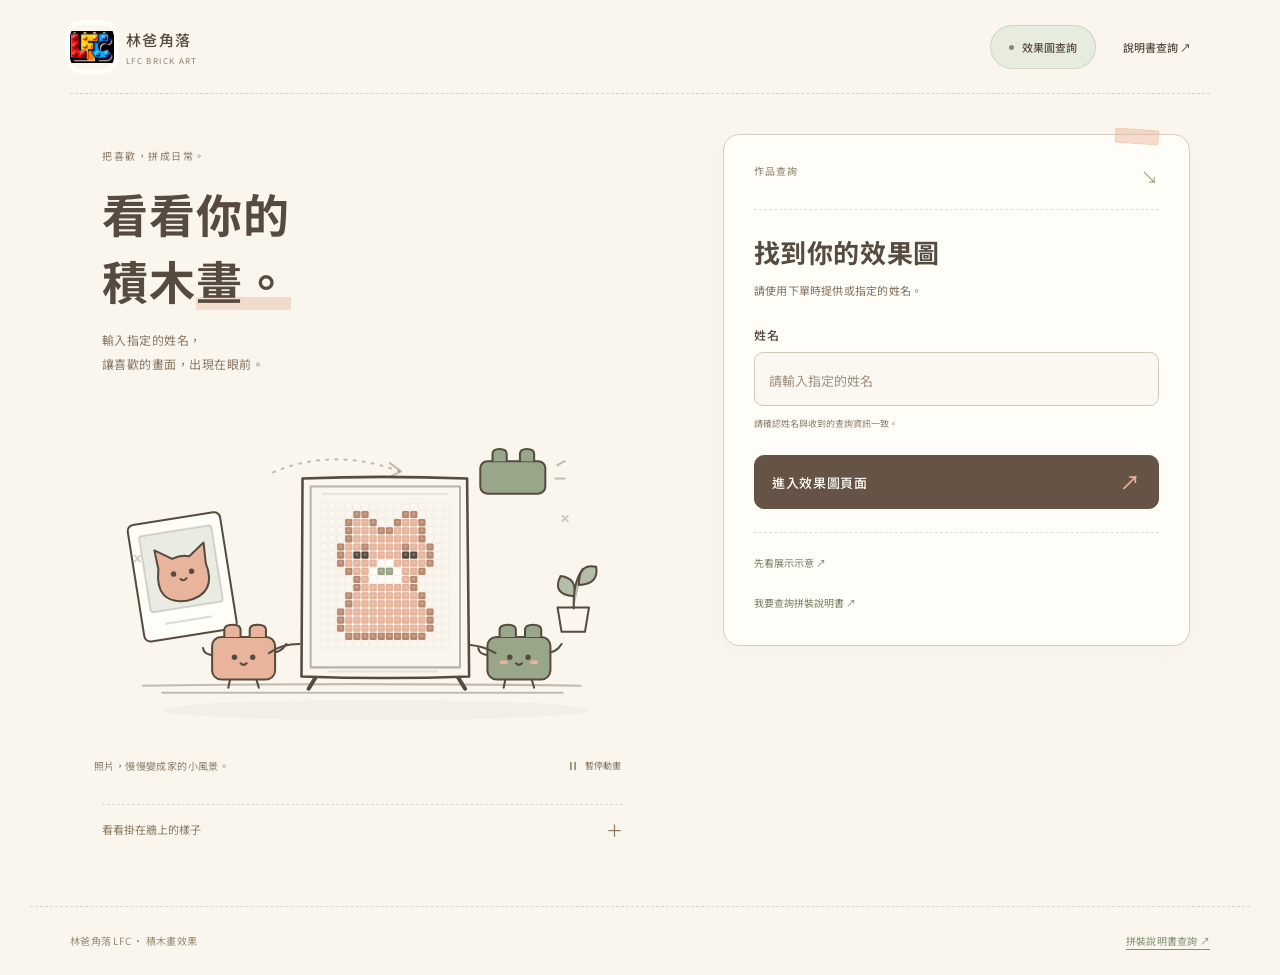
==== commit 053f6236: "Add gentle picture-book style with original animated brick-art SVG Use warm paper, cocoa lines and o" ====
--- a/index.html
+++ b/index.html
@@ -8,15 +8,38 @@
   <link href="https://fonts.googleapis.com/css2?family=Noto+Sans+TC:wght@400;500;700;900&display=swap" rel="stylesheet">
   <link rel="stylesheet" href="customer-effect.css?v=b-query-3">
   <script defer src="customer-effect.js?v=b-query-3"></script>
-<link rel="stylesheet" href="brick-theme.css?v=brick-1">
+<link rel="stylesheet" href="storybook.css?v=book-1">
+<script defer src="storybook.js?v=book-1"></script>
 </head>
-<body class="brick-design">
+<body class="storybook-design">
   <a class="skip-link" href="#name">跳至姓名查詢</a>
   <header class="site-header"><a class="brand" href="./" aria-label="LFC 積木畫效果查詢首頁"><img src="direction-logo.png" alt="LFC" width="48" height="48"><span>林爸角落<small>LFC BRICK ART</small></span></a><nav aria-label="客戶服務"><a href="./" aria-current="page">效果圖查詢</a><a href="https://ricksgemini0857.github.io/lfc-manual-query-system/">說明書查詢 ↗</a></nav></header>
   <main id="main-container" class="max-w-md" data-view="lookup">
     <section id="login-view" class="lookup-layout" aria-labelledby="lookup-title">
-      <div class="lookup-story"><p class="eyebrow">LFC / YOUR BRICK ART</p><h1 id="lookup-title"><span class="title-line">看看你的</span><span class="title-line">積木<span>畫。</span></span></h1><p class="story-intro">輸入指定的姓名，<br>讓喜歡的畫面，出現在眼前。</p><figure class="story-room"><div class="room-composition"><img class="room-photo" src="hallway-room.png" alt="暖白牆與木地板的走廊展示示意" width="1536" height="1024"><div class="sample-frame"><img src="direction-art.png" alt="海報大小的橘貓積木畫 AI 示意" width="1122" height="1402"></div></div><figcaption><span>把喜歡，掛進日常。</span><small>AI 情境與作品示意</small></figcaption></figure></div>
-      <form class="lookup-panel" id="customer-lookup-form" aria-labelledby="form-title"><div class="stud-rail" aria-hidden="true"><span></span><span></span><span></span><span></span><span></span><span></span></div><p class="panel-index">作品查詢 <span>↘</span></p><h2 id="form-title">找到你的效果圖</h2><p class="form-help">請使用下單時提供或指定的姓名。</p><label for="name">姓名</label><input id="name" name="name" type="text" autocomplete="name" aria-required="true" placeholder="請輸入指定的姓名" aria-describedby="name-hint"><p id="name-hint" class="input-hint">請確認姓名與收到的查詢資訊一致。</p><button type="button" id="search-btn" class="search-button"><span>進入效果圖頁面</span><span aria-hidden="true">↗</span></button><div id="login-result" role="status" aria-live="polite" aria-atomic="true"></div><div class="panel-links"><a href="?demo=1">先看展示示意 ↗</a><a href="https://ricksgemini0857.github.io/lfc-manual-query-system/">我要查詢拼裝說明書 ↗</a></div></form>
+      <div class="lookup-story"><div class="storybook-copy"><p class="eyebrow">把喜歡，拼成日常。</p><h1 id="lookup-title"><span class="title-line">看看你的</span><span class="title-line">積木<span>畫。</span></span></h1><p class="story-intro">輸入指定的姓名，<br>讓喜歡的畫面，出現在眼前。</p></div><figure class="storybook-illustration"><svg xmlns="http://www.w3.org/2000/svg" viewBox="0 0 560 350" role="img" aria-labelledby="art-effect-title art-effect-desc" focusable="false"><title id="art-effect-title">照片變成積木畫的小工房</title><desc id="art-effect-desc">一張喜歡的照片，變成貓咪積木畫；兩個小積木角色在木桌旁幫忙，畫框旁有一顆輕輕浮動的積木。原創 SVG 插畫示意。</desc><g fill="none" stroke="#574b40" stroke-width="2" stroke-linecap="round" stroke-linejoin="round">
+  <ellipse cx="293" cy="317" rx="210" ry="10" fill="#574b40" opacity=".04" stroke="none"/>
+  <path d="M64 293q196-3 431 0M83 300h394" stroke-opacity=".35"/>
+  <path d="M192 83q60-25 124-1" stroke-dasharray="2 7" stroke-opacity=".35"/><path d="m307 74 11 8-12 6" stroke-opacity=".35"/>
+  <g class="art-photo art-motion" transform="rotate(-9 136 171)">
+    <rect x="88" y="104" width="92" height="116" rx="6" fill="#fffdf8"/>
+    <rect x="98" y="116" width="72" height="76" rx="3" fill="#98a68a" fill-opacity=".2" stroke-opacity=".2"/>
+    <path d="m112 151-1-19 16 11q9-3 17 0l16-11-1 20q7 32-24 34-32-1-23-35" fill="#e8b49b"/>
+    <g class="art-blink art-motion" style="transform-origin:135px 158px"><circle cx="126" cy="158" r="1.7" fill="#574b40"/><circle cx="144" cy="158" r="1.7" fill="#574b40"/></g><path d="M132 164q3 3 6 0" fill="none"/><ellipse cx="120" cy="163" rx="4" ry="2" fill="#e8b49b" stroke="none"/><ellipse cx="150" cy="163" rx="4" ry="2" fill="#e8b49b" stroke="none"/>
+    <path d="M111 205h45" stroke-opacity=".2"/>
+  </g>
+  <path d="M235 283l-8 13M373 283l8 13" stroke-width="4"/>
+  <path d="M221 89q77-3 162 0l2 195q-83 3-165 0Z" fill="#faf6ed" stroke-width="2.5"/>
+  <path d="M229 97h147v178H229Z" stroke-opacity=".4"/>
+  <g transform="translate(239 113)"><rect x="0" y="0" width="7" height="7" rx="1.2" fill="#faf6ed" stroke="#574b40" stroke-opacity=".07" stroke-width=".5"/><circle cx="3.5" cy="3" r="1.4" fill="#faf6ed" fill-opacity=".25" stroke="none"/><rect x="8" y="0" width="7" height="7" rx="1.2" fill="#faf6ed" stroke="#574b40" stroke-opacity=".07" stroke-width=".5"/><circle cx="11.5" cy="3" r="1.4" fill="#faf6ed" fill-opacity=".25" stroke="none"/><rect x="16" y="0" width="7" height="7" rx="1.2" fill="#faf6ed" stroke="#574b40" stroke-opacity=".07" stroke-width=".5"/><circle cx="19.5" cy="3" r="1.4" fill="#faf6ed" fill-opacity=".25" stroke="none"/><rect x="24" y="0" width="7" height="7" rx="1.2" fill="#faf6ed" stroke="#574b40" stroke-opacity=".07" stroke-width=".5"/><circle cx="27.5" cy="3" r="1.4" fill="#faf6ed" fill-opacity=".25" stroke="none"/><rect x="32" y="0" width="7" height="7" rx="1.2" fill="#faf6ed" stroke="#574b40" stroke-opacity=".07" stroke-width=".5"/><circle cx="35.5" cy="3" r="1.4" fill="#faf6ed" fill-opacity=".25" stroke="none"/><rect x="40" y="0" width="7" height="7" rx="1.2" fill="#faf6ed" stroke="#574b40" stroke-opacity=".07" stroke-width=".5"/><circle cx="43.5" cy="3" r="1.4" fill="#faf6ed" fill-opacity=".25" stroke="none"/><rect x="48" y="0" width="7" height="7" rx="1.2" fill="#faf6ed" stroke="#574b40" stroke-opacity=".07" stroke-width=".5"/><circle cx="51.5" cy="3" r="1.4" fill="#faf6ed" fill-opacity=".25" stroke="none"/><rect x="56" y="0" width="7" height="7" rx="1.2" fill="#faf6ed" stroke="#574b40" stroke-opacity=".07" stroke-width=".5"/><circle cx="59.5" cy="3" r="1.4" fill="#faf6ed" fill-opacity=".25" stroke="none"/><rect x="64" y="0" width="7" height="7" rx="1.2" fill="#faf6ed" stroke="#574b40" stroke-opacity=".07" stroke-width=".5"/><circle cx="67.5" cy="3" r="1.4" fill="#faf6ed" fill-opacity=".25" stroke="none"/><rect x="72" y="0" width="7" height="7" rx="1.2" fill="#faf6ed" stroke="#574b40" stroke-opacity=".07" stroke-width=".5"/><circle cx="75.5" cy="3" r="1.4" fill="#faf6ed" fill-opacity=".25" stroke="none"/><rect x="80" y="0" width="7" height="7" rx="1.2" fill="#faf6ed" stroke="#574b40" stroke-opacity=".07" stroke-width=".5"/><circle cx="83.5" cy="3" r="1.4" fill="#faf6ed" fill-opacity=".25" stroke="none"/><rect x="88" y="0" width="7" height="7" rx="1.2" fill="#faf6ed" stroke="#574b40" stroke-opacity=".07" stroke-width=".5"/><circle cx="91.5" cy="3" r="1.4" fill="#faf6ed" fill-opacity=".25" stroke="none"/><rect x="96" y="0" width="7" height="7" rx="1.2" fill="#faf6ed" stroke="#574b40" stroke-opacity=".07" stroke-width=".5"/><circle cx="99.5" cy="3" r="1.4" fill="#faf6ed" fill-opacity=".25" stroke="none"/><rect x="104" y="0" width="7" height="7" rx="1.2" fill="#faf6ed" stroke="#574b40" stroke-opacity=".07" stroke-width=".5"/><circle cx="107.5" cy="3" r="1.4" fill="#faf6ed" fill-opacity=".25" stroke="none"/><rect x="112" y="0" width="7" height="7" rx="1.2" fill="#faf6ed" stroke="#574b40" stroke-opacity=".07" stroke-width=".5"/><circle cx="115.5" cy="3" r="1.4" fill="#faf6ed" fill-opacity=".25" stroke="none"/><rect x="120" y="0" width="7" height="7" rx="1.2" fill="#faf6ed" stroke="#574b40" stroke-opacity=".07" stroke-width=".5"/><circle cx="123.5" cy="3" r="1.4" fill="#faf6ed" fill-opacity=".25" stroke="none"/><rect x="0" y="8" width="7" height="7" rx="1.2" fill="#faf6ed" stroke="#574b40" stroke-opacity=".07" stroke-width=".5"/><circle cx="3.5" cy="11" r="1.4" fill="#faf6ed" fill-opacity=".25" stroke="none"/><rect x="8" y="8" width="7" height="7" rx="1.2" fill="#faf6ed" stroke="#574b40" stroke-opacity=".07" stroke-width=".5"/><circle cx="11.5" cy="11" r="1.4" fill="#faf6ed" fill-opacity=".25" stroke="none"/><rect x="16" y="8" width="7" height="7" rx="1.2" fill="#faf6ed" stroke="#574b40" stroke-opacity=".07" stroke-width=".5"/><circle cx="19.5" cy="11" r="1.4" fill="#faf6ed" fill-opacity=".25" stroke="none"/><rect x="24" y="8" width="7" height="7" rx="1.2" fill="#faf6ed" stroke="#574b40" stroke-opacity=".07" stroke-width=".5"/><circle cx="27.5" cy="11" r="1.4" fill="#faf6ed" fill-opacity=".25" stroke="none"/><rect x="32" y="8" width="7" height="7" rx="1.2" fill="#b98972" stroke="#574b40" stroke-opacity=".07" stroke-width=".5"/><circle cx="35.5" cy="11" r="1.4" fill="#faf6ed" fill-opacity=".25" stroke="none"/><rect x="40" y="8" width="7" height="7" rx="1.2" fill="#b98972" stroke="#574b40" stroke-opacity=".07" stroke-width=".5"/><circle cx="43.5" cy="11" r="1.4" fill="#faf6ed" fill-opacity=".25" stroke="none"/><rect x="48" y="8" width="7" height="7" rx="1.2" fill="#faf6ed" stroke="#574b40" stroke-opacity=".07" stroke-width=".5"/><circle cx="51.5" cy="11" r="1.4" fill="#faf6ed" fill-opacity=".25" stroke="none"/><rect x="56" y="8" width="7" height="7" rx="1.2" fill="#faf6ed" stroke="#574b40" stroke-opacity=".07" stroke-width=".5"/><circle cx="59.5" cy="11" r="1.4" fill="#faf6ed" fill-opacity=".25" stroke="none"/><rect x="64" y="8" width="7" height="7" rx="1.2" fill="#faf6ed" stroke="#574b40" stroke-opacity=".07" stroke-width=".5"/><circle cx="67.5" cy="11" r="1.4" fill="#faf6ed" fill-opacity=".25" stroke="none"/><rect x="72" y="8" width="7" height="7" rx="1.2" fill="#faf6ed" stroke="#574b40" stroke-opacity=".07" stroke-width=".5"/><circle cx="75.5" cy="11" r="1.4" fill="#faf6ed" fill-opacity=".25" stroke="none"/><rect x="80" y="8" width="7" height="7" rx="1.2" fill="#b98972" stroke="#574b40" stroke-opacity=".07" stroke-width=".5"/><circle cx="83.5" cy="11" r="1.4" fill="#faf6ed" fill-opacity=".25" stroke="none"/><rect x="88" y="8" width="7" height="7" rx="1.2" fill="#b98972" stroke="#574b40" stroke-opacity=".07" stroke-width=".5"/><circle cx="91.5" cy="11" r="1.4" fill="#faf6ed" fill-opacity=".25" stroke="none"/><rect x="96" y="8" width="7" height="7" rx="1.2" fill="#faf6ed" stroke="#574b40" stroke-opacity=".07" stroke-width=".5"/><circle cx="99.5" cy="11" r="1.4" fill="#faf6ed" fill-opacity=".25" stroke="none"/><rect x="104" y="8" width="7" height="7" rx="1.2" fill="#faf6ed" stroke="#574b40" stroke-opacity=".07" stroke-width=".5"/><circle cx="107.5" cy="11" r="1.4" fill="#faf6ed" fill-opacity=".25" stroke="none"/><rect x="112" y="8" width="7" height="7" rx="1.2" fill="#faf6ed" stroke="#574b40" stroke-opacity=".07" stroke-width=".5"/><circle cx="115.5" cy="11" r="1.4" fill="#faf6ed" fill-opacity=".25" stroke="none"/><rect x="120" y="8" width="7" height="7" rx="1.2" fill="#faf6ed" stroke="#574b40" stroke-opacity=".07" stroke-width=".5"/><circle cx="123.5" cy="11" r="1.4" fill="#faf6ed" fill-opacity=".25" stroke="none"/><rect x="0" y="16" width="7" height="7" rx="1.2" fill="#faf6ed" stroke="#574b40" stroke-opacity=".07" stroke-width=".5"/><circle cx="3.5" cy="19" r="1.4" fill="#faf6ed" fill-opacity=".25" stroke="none"/><rect x="8" y="16" width="7" height="7" rx="1.2" fill="#faf6ed" stroke="#574b40" stroke-opacity=".07" stroke-width=".5"/><circle cx="11.5" cy="19" r="1.4" fill="#faf6ed" fill-opacity=".25" stroke="none"/><rect x="16" y="16" width="7" height="7" rx="1.2" fill="#faf6ed" stroke="#574b40" stroke-opacity=".07" stroke-width=".5"/><circle cx="19.5" cy="19" r="1.4" fill="#faf6ed" fill-opacity=".25" stroke="none"/><rect x="24" y="16" width="7" height="7" rx="1.2" fill="#b98972" stroke="#574b40" stroke-opacity=".07" stroke-width=".5"/><circle cx="27.5" cy="19" r="1.4" fill="#faf6ed" fill-opacity=".25" stroke="none"/><rect x="32" y="16" width="7" height="7" rx="1.2" fill="#e8b49b" stroke="#574b40" stroke-opacity=".07" stroke-width=".5"/><circle cx="35.5" cy="19" r="1.4" fill="#faf6ed" fill-opacity=".25" stroke="none"/><rect x="40" y="16" width="7" height="7" rx="1.2" fill="#e8b49b" stroke="#574b40" stroke-opacity=".07" stroke-width=".5"/><circle cx="43.5" cy="19" r="1.4" fill="#faf6ed" fill-opacity=".25" stroke="none"/><rect x="48" y="16" width="7" height="7" rx="1.2" fill="#b98972" stroke="#574b40" stroke-opacity=".07" stroke-width=".5"/><circle cx="51.5" cy="19" r="1.4" fill="#faf6ed" fill-opacity=".25" stroke="none"/><rect x="56" y="16" width="7" height="7" rx="1.2" fill="#faf6ed" stroke="#574b40" stroke-opacity=".07" stroke-width=".5"/><circle cx="59.5" cy="19" r="1.4" fill="#faf6ed" fill-opacity=".25" stroke="none"/><rect x="64" y="16" width="7" height="7" rx="1.2" fill="#faf6ed" stroke="#574b40" stroke-opacity=".07" stroke-width=".5"/><circle cx="67.5" cy="19" r="1.4" fill="#faf6ed" fill-opacity=".25" stroke="none"/><rect x="72" y="16" width="7" height="7" rx="1.2" fill="#b98972" stroke="#574b40" stroke-opacity=".07" stroke-width=".5"/><circle cx="75.5" cy="19" r="1.4" fill="#faf6ed" fill-opacity=".25" stroke="none"/><rect x="80" y="16" width="7" height="7" rx="1.2" fill="#e8b49b" stroke="#574b40" stroke-opacity=".07" stroke-width=".5"/><circle cx="83.5" cy="19" r="1.4" fill="#faf6ed" fill-opacity=".25" stroke="none"/><rect x="88" y="16" width="7" height="7" rx="1.2" fill="#e8b49b" stroke="#574b40" stroke-opacity=".07" stroke-width=".5"/><circle cx="91.5" cy="19" r="1.4" fill="#faf6ed" fill-opacity=".25" stroke="none"/><rect x="96" y="16" width="7" height="7" rx="1.2" fill="#b98972" stroke="#574b40" stroke-opacity=".07" stroke-width=".5"/><circle cx="99.5" cy="19" r="1.4" fill="#faf6ed" fill-opacity=".25" stroke="none"/><rect x="104" y="16" width="7" height="7" rx="1.2" fill="#faf6ed" stroke="#574b40" stroke-opacity=".07" stroke-width=".5"/><circle cx="107.5" cy="19" r="1.4" fill="#faf6ed" fill-opacity=".25" stroke="none"/><rect x="112" y="16" width="7" height="7" rx="1.2" fill="#faf6ed" stroke="#574b40" stroke-opacity=".07" stroke-width=".5"/><circle cx="115.5" cy="19" r="1.4" fill="#faf6ed" fill-opacity=".25" stroke="none"/><rect x="120" y="16" width="7" height="7" rx="1.2" fill="#faf6ed" stroke="#574b40" stroke-opacity=".07" stroke-width=".5"/><circle cx="123.5" cy="19" r="1.4" fill="#faf6ed" fill-opacity=".25" stroke="none"/><rect x="0" y="24" width="7" height="7" rx="1.2" fill="#faf6ed" stroke="#574b40" stroke-opacity=".07" stroke-width=".5"/><circle cx="3.5" cy="27" r="1.4" fill="#faf6ed" fill-opacity=".25" stroke="none"/><rect x="8" y="24" width="7" height="7" rx="1.2" fill="#faf6ed" stroke="#574b40" stroke-opacity=".07" stroke-width=".5"/><circle cx="11.5" cy="27" r="1.4" fill="#faf6ed" fill-opacity=".25" stroke="none"/><rect x="16" y="24" width="7" height="7" rx="1.2" fill="#faf6ed" stroke="#574b40" stroke-opacity=".07" stroke-width=".5"/><circle cx="19.5" cy="27" r="1.4" fill="#faf6ed" fill-opacity=".25" stroke="none"/><rect x="24" y="24" width="7" height="7" rx="1.2" fill="#b98972" stroke="#574b40" stroke-opacity=".07" stroke-width=".5"/><circle cx="27.5" cy="27" r="1.4" fill="#faf6ed" fill-opacity=".25" stroke="none"/><rect x="32" y="24" width="7" height="7" rx="1.2" fill="#e8b49b" stroke="#574b40" stroke-opacity=".07" stroke-width=".5"/><circle cx="35.5" cy="27" r="1.4" fill="#faf6ed" fill-opacity=".25" stroke="none"/><rect x="40" y="24" width="7" height="7" rx="1.2" fill="#e8b49b" stroke="#574b40" stroke-opacity=".07" stroke-width=".5"/><circle cx="43.5" cy="27" r="1.4" fill="#faf6ed" fill-opacity=".25" stroke="none"/><rect x="48" y="24" width="7" height="7" rx="1.2" fill="#e8b49b" stroke="#574b40" stroke-opacity=".07" stroke-width=".5"/><circle cx="51.5" cy="27" r="1.4" fill="#faf6ed" fill-opacity=".25" stroke="none"/><rect x="56" y="24" width="7" height="7" rx="1.2" fill="#b98972" stroke="#574b40" stroke-opacity=".07" stroke-width=".5"/><circle cx="59.5" cy="27" r="1.4" fill="#faf6ed" fill-opacity=".25" stroke="none"/><rect x="64" y="24" width="7" height="7" rx="1.2" fill="#b98972" stroke="#574b40" stroke-opacity=".07" stroke-width=".5"/><circle cx="67.5" cy="27" r="1.4" fill="#faf6ed" fill-opacity=".25" stroke="none"/><rect x="72" y="24" width="7" height="7" rx="1.2" fill="#e8b49b" stroke="#574b40" stroke-opacity=".07" stroke-width=".5"/><circle cx="75.5" cy="27" r="1.4" fill="#faf6ed" fill-opacity=".25" stroke="none"/><rect x="80" y="24" width="7" height="7" rx="1.2" fill="#e8b49b" stroke="#574b40" stroke-opacity=".07" stroke-width=".5"/><circle cx="83.5" cy="27" r="1.4" fill="#faf6ed" fill-opacity=".25" stroke="none"/><rect x="88" y="24" width="7" height="7" rx="1.2" fill="#e8b49b" stroke="#574b40" stroke-opacity=".07" stroke-width=".5"/><circle cx="91.5" cy="27" r="1.4" fill="#faf6ed" fill-opacity=".25" stroke="none"/><rect x="96" y="24" width="7" height="7" rx="1.2" fill="#b98972" stroke="#574b40" stroke-opacity=".07" stroke-width=".5"/><circle cx="99.5" cy="27" r="1.4" fill="#faf6ed" fill-opacity=".25" stroke="none"/><rect x="104" y="24" width="7" height="7" rx="1.2" fill="#faf6ed" stroke="#574b40" stroke-opacity=".07" stroke-width=".5"/><circle cx="107.5" cy="27" r="1.4" fill="#faf6ed" fill-opacity=".25" stroke="none"/><rect x="112" y="24" width="7" height="7" rx="1.2" fill="#faf6ed" stroke="#574b40" stroke-opacity=".07" stroke-width=".5"/><circle cx="115.5" cy="27" r="1.4" fill="#faf6ed" fill-opacity=".25" stroke="none"/><rect x="120" y="24" width="7" height="7" rx="1.2" fill="#faf6ed" stroke="#574b40" stroke-opacity=".07" stroke-width=".5"/><circle cx="123.5" cy="27" r="1.4" fill="#faf6ed" fill-opacity=".25" stroke="none"/><rect x="0" y="32" width="7" height="7" rx="1.2" fill="#faf6ed" stroke="#574b40" stroke-opacity=".07" stroke-width=".5"/><circle cx="3.5" cy="35" r="1.4" fill="#faf6ed" fill-opacity=".25" stroke="none"/><rect x="8" y="32" width="7" height="7" rx="1.2" fill="#faf6ed" stroke="#574b40" stroke-opacity=".07" stroke-width=".5"/><circle cx="11.5" cy="35" r="1.4" fill="#faf6ed" fill-opacity=".25" stroke="none"/><rect x="16" y="32" width="7" height="7" rx="1.2" fill="#faf6ed" stroke="#574b40" stroke-opacity=".07" stroke-width=".5"/><circle cx="19.5" cy="35" r="1.4" fill="#faf6ed" fill-opacity=".25" stroke="none"/><rect x="24" y="32" width="7" height="7" rx="1.2" fill="#b98972" stroke="#574b40" stroke-opacity=".07" stroke-width=".5"/><circle cx="27.5" cy="35" r="1.4" fill="#faf6ed" fill-opacity=".25" stroke="none"/><rect x="32" y="32" width="7" height="7" rx="1.2" fill="#e8b49b" stroke="#574b40" stroke-opacity=".07" stroke-width=".5"/><circle cx="35.5" cy="35" r="1.4" fill="#faf6ed" fill-opacity=".25" stroke="none"/><rect x="40" y="32" width="7" height="7" rx="1.2" fill="#e8b49b" stroke="#574b40" stroke-opacity=".07" stroke-width=".5"/><circle cx="43.5" cy="35" r="1.4" fill="#faf6ed" fill-opacity=".25" stroke="none"/><rect x="48" y="32" width="7" height="7" rx="1.2" fill="#e8b49b" stroke="#574b40" stroke-opacity=".07" stroke-width=".5"/><circle cx="51.5" cy="35" r="1.4" fill="#faf6ed" fill-opacity=".25" stroke="none"/><rect x="56" y="32" width="7" height="7" rx="1.2" fill="#e8b49b" stroke="#574b40" stroke-opacity=".07" stroke-width=".5"/><circle cx="59.5" cy="35" r="1.4" fill="#faf6ed" fill-opacity=".25" stroke="none"/><rect x="64" y="32" width="7" height="7" rx="1.2" fill="#e8b49b" stroke="#574b40" stroke-opacity=".07" stroke-width=".5"/><circle cx="67.5" cy="35" r="1.4" fill="#faf6ed" fill-opacity=".25" stroke="none"/><rect x="72" y="32" width="7" height="7" rx="1.2" fill="#e8b49b" stroke="#574b40" stroke-opacity=".07" stroke-width=".5"/><circle cx="75.5" cy="35" r="1.4" fill="#faf6ed" fill-opacity=".25" stroke="none"/><rect x="80" y="32" width="7" height="7" rx="1.2" fill="#e8b49b" stroke="#574b40" stroke-opacity=".07" stroke-width=".5"/><circle cx="83.5" cy="35" r="1.4" fill="#faf6ed" fill-opacity=".25" stroke="none"/><rect x="88" y="32" width="7" height="7" rx="1.2" fill="#e8b49b" stroke="#574b40" stroke-opacity=".07" stroke-width=".5"/><circle cx="91.5" cy="35" r="1.4" fill="#faf6ed" fill-opacity=".25" stroke="none"/><rect x="96" y="32" width="7" height="7" rx="1.2" fill="#b98972" stroke="#574b40" stroke-opacity=".07" stroke-width=".5"/><circle cx="99.5" cy="35" r="1.4" fill="#faf6ed" fill-opacity=".25" stroke="none"/><rect x="104" y="32" width="7" height="7" rx="1.2" fill="#faf6ed" stroke="#574b40" stroke-opacity=".07" stroke-width=".5"/><circle cx="107.5" cy="35" r="1.4" fill="#faf6ed" fill-opacity=".25" stroke="none"/><rect x="112" y="32" width="7" height="7" rx="1.2" fill="#faf6ed" stroke="#574b40" stroke-opacity=".07" stroke-width=".5"/><circle cx="115.5" cy="35" r="1.4" fill="#faf6ed" fill-opacity=".25" stroke="none"/><rect x="120" y="32" width="7" height="7" rx="1.2" fill="#faf6ed" stroke="#574b40" stroke-opacity=".07" stroke-width=".5"/><circle cx="123.5" cy="35" r="1.4" fill="#faf6ed" fill-opacity=".25" stroke="none"/><rect x="0" y="40" width="7" height="7" rx="1.2" fill="#faf6ed" stroke="#574b40" stroke-opacity=".07" stroke-width=".5"/><circle cx="3.5" cy="43" r="1.4" fill="#faf6ed" fill-opacity=".25" stroke="none"/><rect x="8" y="40" width="7" height="7" rx="1.2" fill="#faf6ed" stroke="#574b40" stroke-opacity=".07" stroke-width=".5"/><circle cx="11.5" cy="43" r="1.4" fill="#faf6ed" fill-opacity=".25" stroke="none"/><rect x="16" y="40" width="7" height="7" rx="1.2" fill="#b98972" stroke="#574b40" stroke-opacity=".07" stroke-width=".5"/><circle cx="19.5" cy="43" r="1.4" fill="#faf6ed" fill-opacity=".25" stroke="none"/><rect x="24" y="40" width="7" height="7" rx="1.2" fill="#e8b49b" stroke="#574b40" stroke-opacity=".07" stroke-width=".5"/><circle cx="27.5" cy="43" r="1.4" fill="#faf6ed" fill-opacity=".25" stroke="none"/><rect x="32" y="40" width="7" height="7" rx="1.2" fill="#e8b49b" stroke="#574b40" stroke-opacity=".07" stroke-width=".5"/><circle cx="35.5" cy="43" r="1.4" fill="#faf6ed" fill-opacity=".25" stroke="none"/><rect x="40" y="40" width="7" height="7" rx="1.2" fill="#b98972" stroke="#574b40" stroke-opacity=".07" stroke-width=".5"/><circle cx="43.5" cy="43" r="1.4" fill="#faf6ed" fill-opacity=".25" stroke="none"/><rect x="48" y="40" width="7" height="7" rx="1.2" fill="#e8b49b" stroke="#574b40" stroke-opacity=".07" stroke-width=".5"/><circle cx="51.5" cy="43" r="1.4" fill="#faf6ed" fill-opacity=".25" stroke="none"/><rect x="56" y="40" width="7" height="7" rx="1.2" fill="#e8b49b" stroke="#574b40" stroke-opacity=".07" stroke-width=".5"/><circle cx="59.5" cy="43" r="1.4" fill="#faf6ed" fill-opacity=".25" stroke="none"/><rect x="64" y="40" width="7" height="7" rx="1.2" fill="#e8b49b" stroke="#574b40" stroke-opacity=".07" stroke-width=".5"/><circle cx="67.5" cy="43" r="1.4" fill="#faf6ed" fill-opacity=".25" stroke="none"/><rect x="72" y="40" width="7" height="7" rx="1.2" fill="#e8b49b" stroke="#574b40" stroke-opacity=".07" stroke-width=".5"/><circle cx="75.5" cy="43" r="1.4" fill="#faf6ed" fill-opacity=".25" stroke="none"/><rect x="80" y="40" width="7" height="7" rx="1.2" fill="#b98972" stroke="#574b40" stroke-opacity=".07" stroke-width=".5"/><circle cx="83.5" cy="43" r="1.4" fill="#faf6ed" fill-opacity=".25" stroke="none"/><rect x="88" y="40" width="7" height="7" rx="1.2" fill="#e8b49b" stroke="#574b40" stroke-opacity=".07" stroke-width=".5"/><circle cx="91.5" cy="43" r="1.4" fill="#faf6ed" fill-opacity=".25" stroke="none"/><rect x="96" y="40" width="7" height="7" rx="1.2" fill="#e8b49b" stroke="#574b40" stroke-opacity=".07" stroke-width=".5"/><circle cx="99.5" cy="43" r="1.4" fill="#faf6ed" fill-opacity=".25" stroke="none"/><rect x="104" y="40" width="7" height="7" rx="1.2" fill="#b98972" stroke="#574b40" stroke-opacity=".07" stroke-width=".5"/><circle cx="107.5" cy="43" r="1.4" fill="#faf6ed" fill-opacity=".25" stroke="none"/><rect x="112" y="40" width="7" height="7" rx="1.2" fill="#faf6ed" stroke="#574b40" stroke-opacity=".07" stroke-width=".5"/><circle cx="115.5" cy="43" r="1.4" fill="#faf6ed" fill-opacity=".25" stroke="none"/><rect x="120" y="40" width="7" height="7" rx="1.2" fill="#faf6ed" stroke="#574b40" stroke-opacity=".07" stroke-width=".5"/><circle cx="123.5" cy="43" r="1.4" fill="#faf6ed" fill-opacity=".25" stroke="none"/><rect x="0" y="48" width="7" height="7" rx="1.2" fill="#faf6ed" stroke="#574b40" stroke-opacity=".07" stroke-width=".5"/><circle cx="3.5" cy="51" r="1.4" fill="#faf6ed" fill-opacity=".25" stroke="none"/><rect x="8" y="48" width="7" height="7" rx="1.2" fill="#faf6ed" stroke="#574b40" stroke-opacity=".07" stroke-width=".5"/><circle cx="11.5" cy="51" r="1.4" fill="#faf6ed" fill-opacity=".25" stroke="none"/><rect x="16" y="48" width="7" height="7" rx="1.2" fill="#b98972" stroke="#574b40" stroke-opacity=".07" stroke-width=".5"/><circle cx="19.5" cy="51" r="1.4" fill="#faf6ed" fill-opacity=".25" stroke="none"/><rect x="24" y="48" width="7" height="7" rx="1.2" fill="#e8b49b" stroke="#574b40" stroke-opacity=".07" stroke-width=".5"/><circle cx="27.5" cy="51" r="1.4" fill="#faf6ed" fill-opacity=".25" stroke="none"/><rect x="32" y="48" width="7" height="7" rx="1.2" fill="#574b40" stroke="#574b40" stroke-opacity=".07" stroke-width=".5"/><circle cx="35.5" cy="51" r="1.4" fill="#faf6ed" fill-opacity=".25" stroke="none"/><rect x="40" y="48" width="7" height="7" rx="1.2" fill="#574b40" stroke="#574b40" stroke-opacity=".07" stroke-width=".5"/><circle cx="43.5" cy="51" r="1.4" fill="#faf6ed" fill-opacity=".25" stroke="none"/><rect x="48" y="48" width="7" height="7" rx="1.2" fill="#e8b49b" stroke="#574b40" stroke-opacity=".07" stroke-width=".5"/><circle cx="51.5" cy="51" r="1.4" fill="#faf6ed" fill-opacity=".25" stroke="none"/><rect x="56" y="48" width="7" height="7" rx="1.2" fill="#e8b49b" stroke="#574b40" stroke-opacity=".07" stroke-width=".5"/><circle cx="59.5" cy="51" r="1.4" fill="#faf6ed" fill-opacity=".25" stroke="none"/><rect x="64" y="48" width="7" height="7" rx="1.2" fill="#e8b49b" stroke="#574b40" stroke-opacity=".07" stroke-width=".5"/><circle cx="67.5" cy="51" r="1.4" fill="#faf6ed" fill-opacity=".25" stroke="none"/><rect x="72" y="48" width="7" height="7" rx="1.2" fill="#e8b49b" stroke="#574b40" stroke-opacity=".07" stroke-width=".5"/><circle cx="75.5" cy="51" r="1.4" fill="#faf6ed" fill-opacity=".25" stroke="none"/><rect x="80" y="48" width="7" height="7" rx="1.2" fill="#574b40" stroke="#574b40" stroke-opacity=".07" stroke-width=".5"/><circle cx="83.5" cy="51" r="1.4" fill="#faf6ed" fill-opacity=".25" stroke="none"/><rect x="88" y="48" width="7" height="7" rx="1.2" fill="#574b40" stroke="#574b40" stroke-opacity=".07" stroke-width=".5"/><circle cx="91.5" cy="51" r="1.4" fill="#faf6ed" fill-opacity=".25" stroke="none"/><rect x="96" y="48" width="7" height="7" rx="1.2" fill="#e8b49b" stroke="#574b40" stroke-opacity=".07" stroke-width=".5"/><circle cx="99.5" cy="51" r="1.4" fill="#faf6ed" fill-opacity=".25" stroke="none"/><rect x="104" y="48" width="7" height="7" rx="1.2" fill="#b98972" stroke="#574b40" stroke-opacity=".07" stroke-width=".5"/><circle cx="107.5" cy="51" r="1.4" fill="#faf6ed" fill-opacity=".25" stroke="none"/><rect x="112" y="48" width="7" height="7" rx="1.2" fill="#faf6ed" stroke="#574b40" stroke-opacity=".07" stroke-width=".5"/><circle cx="115.5" cy="51" r="1.4" fill="#faf6ed" fill-opacity=".25" stroke="none"/><rect x="120" y="48" width="7" height="7" rx="1.2" fill="#faf6ed" stroke="#574b40" stroke-opacity=".07" stroke-width=".5"/><circle cx="123.5" cy="51" r="1.4" fill="#faf6ed" fill-opacity=".25" stroke="none"/><rect x="0" y="56" width="7" height="7" rx="1.2" fill="#faf6ed" stroke="#574b40" stroke-opacity=".07" stroke-width=".5"/><circle cx="3.5" cy="59" r="1.4" fill="#faf6ed" fill-opacity=".25" stroke="none"/><rect x="8" y="56" width="7" height="7" rx="1.2" fill="#faf6ed" stroke="#574b40" stroke-opacity=".07" stroke-width=".5"/><circle cx="11.5" cy="59" r="1.4" fill="#faf6ed" fill-opacity=".25" stroke="none"/><rect x="16" y="56" width="7" height="7" rx="1.2" fill="#b98972" stroke="#574b40" stroke-opacity=".07" stroke-width=".5"/><circle cx="19.5" cy="59" r="1.4" fill="#faf6ed" fill-opacity=".25" stroke="none"/><rect x="24" y="56" width="7" height="7" rx="1.2" fill="#e8b49b" stroke="#574b40" stroke-opacity=".07" stroke-width=".5"/><circle cx="27.5" cy="59" r="1.4" fill="#faf6ed" fill-opacity=".25" stroke="none"/><rect x="32" y="56" width="7" height="7" rx="1.2" fill="#e8b49b" stroke="#574b40" stroke-opacity=".07" stroke-width=".5"/><circle cx="35.5" cy="59" r="1.4" fill="#faf6ed" fill-opacity=".25" stroke="none"/><rect x="40" y="56" width="7" height="7" rx="1.2" fill="#e8b49b" stroke="#574b40" stroke-opacity=".07" stroke-width=".5"/><circle cx="43.5" cy="59" r="1.4" fill="#faf6ed" fill-opacity=".25" stroke="none"/><rect x="48" y="56" width="7" height="7" rx="1.2" fill="#e8b49b" stroke="#574b40" stroke-opacity=".07" stroke-width=".5"/><circle cx="51.5" cy="59" r="1.4" fill="#faf6ed" fill-opacity=".25" stroke="none"/><rect x="56" y="56" width="7" height="7" rx="1.2" fill="#fffdf8" stroke="#574b40" stroke-opacity=".07" stroke-width=".5"/><circle cx="59.5" cy="59" r="1.4" fill="#faf6ed" fill-opacity=".25" stroke="none"/><rect x="64" y="56" width="7" height="7" rx="1.2" fill="#fffdf8" stroke="#574b40" stroke-opacity=".07" stroke-width=".5"/><circle cx="67.5" cy="59" r="1.4" fill="#faf6ed" fill-opacity=".25" stroke="none"/><rect x="72" y="56" width="7" height="7" rx="1.2" fill="#e8b49b" stroke="#574b40" stroke-opacity=".07" stroke-width=".5"/><circle cx="75.5" cy="59" r="1.4" fill="#faf6ed" fill-opacity=".25" stroke="none"/><rect x="80" y="56" width="7" height="7" rx="1.2" fill="#e8b49b" stroke="#574b40" stroke-opacity=".07" stroke-width=".5"/><circle cx="83.5" cy="59" r="1.4" fill="#faf6ed" fill-opacity=".25" stroke="none"/><rect x="88" y="56" width="7" height="7" rx="1.2" fill="#e8b49b" stroke="#574b40" stroke-opacity=".07" stroke-width=".5"/><circle cx="91.5" cy="59" r="1.4" fill="#faf6ed" fill-opacity=".25" stroke="none"/><rect x="96" y="56" width="7" height="7" rx="1.2" fill="#e8b49b" stroke="#574b40" stroke-opacity=".07" stroke-width=".5"/><circle cx="99.5" cy="59" r="1.4" fill="#faf6ed" fill-opacity=".25" stroke="none"/><rect x="104" y="56" width="7" height="7" rx="1.2" fill="#b98972" stroke="#574b40" stroke-opacity=".07" stroke-width=".5"/><circle cx="107.5" cy="59" r="1.4" fill="#faf6ed" fill-opacity=".25" stroke="none"/><rect x="112" y="56" width="7" height="7" rx="1.2" fill="#faf6ed" stroke="#574b40" stroke-opacity=".07" stroke-width=".5"/><circle cx="115.5" cy="59" r="1.4" fill="#faf6ed" fill-opacity=".25" stroke="none"/><rect x="120" y="56" width="7" height="7" rx="1.2" fill="#faf6ed" stroke="#574b40" stroke-opacity=".07" stroke-width=".5"/><circle cx="123.5" cy="59" r="1.4" fill="#faf6ed" fill-opacity=".25" stroke="none"/><rect x="0" y="64" width="7" height="7" rx="1.2" fill="#faf6ed" stroke="#574b40" stroke-opacity=".07" stroke-width=".5"/><circle cx="3.5" cy="67" r="1.4" fill="#faf6ed" fill-opacity=".25" stroke="none"/><rect x="8" y="64" width="7" height="7" rx="1.2" fill="#faf6ed" stroke="#574b40" stroke-opacity=".07" stroke-width=".5"/><circle cx="11.5" cy="67" r="1.4" fill="#faf6ed" fill-opacity=".25" stroke="none"/><rect x="16" y="64" width="7" height="7" rx="1.2" fill="#faf6ed" stroke="#574b40" stroke-opacity=".07" stroke-width=".5"/><circle cx="19.5" cy="67" r="1.4" fill="#faf6ed" fill-opacity=".25" stroke="none"/><rect x="24" y="64" width="7" height="7" rx="1.2" fill="#b98972" stroke="#574b40" stroke-opacity=".07" stroke-width=".5"/><circle cx="27.5" cy="67" r="1.4" fill="#faf6ed" fill-opacity=".25" stroke="none"/><rect x="32" y="64" width="7" height="7" rx="1.2" fill="#e8b49b" stroke="#574b40" stroke-opacity=".07" stroke-width=".5"/><circle cx="35.5" cy="67" r="1.4" fill="#faf6ed" fill-opacity=".25" stroke="none"/><rect x="40" y="64" width="7" height="7" rx="1.2" fill="#e8b49b" stroke="#574b40" stroke-opacity=".07" stroke-width=".5"/><circle cx="43.5" cy="67" r="1.4" fill="#faf6ed" fill-opacity=".25" stroke="none"/><rect x="48" y="64" width="7" height="7" rx="1.2" fill="#fffdf8" stroke="#574b40" stroke-opacity=".07" stroke-width=".5"/><circle cx="51.5" cy="67" r="1.4" fill="#faf6ed" fill-opacity=".25" stroke="none"/><rect x="56" y="64" width="7" height="7" rx="1.2" fill="#98a68a" stroke="#574b40" stroke-opacity=".07" stroke-width=".5"/><circle cx="59.5" cy="67" r="1.4" fill="#faf6ed" fill-opacity=".25" stroke="none"/><rect x="64" y="64" width="7" height="7" rx="1.2" fill="#98a68a" stroke="#574b40" stroke-opacity=".07" stroke-width=".5"/><circle cx="67.5" cy="67" r="1.4" fill="#faf6ed" fill-opacity=".25" stroke="none"/><rect x="72" y="64" width="7" height="7" rx="1.2" fill="#fffdf8" stroke="#574b40" stroke-opacity=".07" stroke-width=".5"/><circle cx="75.5" cy="67" r="1.4" fill="#faf6ed" fill-opacity=".25" stroke="none"/><rect x="80" y="64" width="7" height="7" rx="1.2" fill="#e8b49b" stroke="#574b40" stroke-opacity=".07" stroke-width=".5"/><circle cx="83.5" cy="67" r="1.4" fill="#faf6ed" fill-opacity=".25" stroke="none"/><rect x="88" y="64" width="7" height="7" rx="1.2" fill="#e8b49b" stroke="#574b40" stroke-opacity=".07" stroke-width=".5"/><circle cx="91.5" cy="67" r="1.4" fill="#faf6ed" fill-opacity=".25" stroke="none"/><rect x="96" y="64" width="7" height="7" rx="1.2" fill="#b98972" stroke="#574b40" stroke-opacity=".07" stroke-width=".5"/><circle cx="99.5" cy="67" r="1.4" fill="#faf6ed" fill-opacity=".25" stroke="none"/><rect x="104" y="64" width="7" height="7" rx="1.2" fill="#faf6ed" stroke="#574b40" stroke-opacity=".07" stroke-width=".5"/><circle cx="107.5" cy="67" r="1.4" fill="#faf6ed" fill-opacity=".25" stroke="none"/><rect x="112" y="64" width="7" height="7" rx="1.2" fill="#faf6ed" stroke="#574b40" stroke-opacity=".07" stroke-width=".5"/><circle cx="115.5" cy="67" r="1.4" fill="#faf6ed" fill-opacity=".25" stroke="none"/><rect x="120" y="64" width="7" height="7" rx="1.2" fill="#faf6ed" stroke="#574b40" stroke-opacity=".07" stroke-width=".5"/><circle cx="123.5" cy="67" r="1.4" fill="#faf6ed" fill-opacity=".25" stroke="none"/><rect x="0" y="72" width="7" height="7" rx="1.2" fill="#faf6ed" stroke="#574b40" stroke-opacity=".07" stroke-width=".5"/><circle cx="3.5" cy="75" r="1.4" fill="#faf6ed" fill-opacity=".25" stroke="none"/><rect x="8" y="72" width="7" height="7" rx="1.2" fill="#faf6ed" stroke="#574b40" stroke-opacity=".07" stroke-width=".5"/><circle cx="11.5" cy="75" r="1.4" fill="#faf6ed" fill-opacity=".25" stroke="none"/><rect x="16" y="72" width="7" height="7" rx="1.2" fill="#faf6ed" stroke="#574b40" stroke-opacity=".07" stroke-width=".5"/><circle cx="19.5" cy="75" r="1.4" fill="#faf6ed" fill-opacity=".25" stroke="none"/><rect x="24" y="72" width="7" height="7" rx="1.2" fill="#faf6ed" stroke="#574b40" stroke-opacity=".07" stroke-width=".5"/><circle cx="27.5" cy="75" r="1.4" fill="#faf6ed" fill-opacity=".25" stroke="none"/><rect x="32" y="72" width="7" height="7" rx="1.2" fill="#b98972" stroke="#574b40" stroke-opacity=".07" stroke-width=".5"/><circle cx="35.5" cy="75" r="1.4" fill="#faf6ed" fill-opacity=".25" stroke="none"/><rect x="40" y="72" width="7" height="7" rx="1.2" fill="#e8b49b" stroke="#574b40" stroke-opacity=".07" stroke-width=".5"/><circle cx="43.5" cy="75" r="1.4" fill="#faf6ed" fill-opacity=".25" stroke="none"/><rect x="48" y="72" width="7" height="7" rx="1.2" fill="#fffdf8" stroke="#574b40" stroke-opacity=".07" stroke-width=".5"/><circle cx="51.5" cy="75" r="1.4" fill="#faf6ed" fill-opacity=".25" stroke="none"/><rect x="56" y="72" width="7" height="7" rx="1.2" fill="#fffdf8" stroke="#574b40" stroke-opacity=".07" stroke-width=".5"/><circle cx="59.5" cy="75" r="1.4" fill="#faf6ed" fill-opacity=".25" stroke="none"/><rect x="64" y="72" width="7" height="7" rx="1.2" fill="#fffdf8" stroke="#574b40" stroke-opacity=".07" stroke-width=".5"/><circle cx="67.5" cy="75" r="1.4" fill="#faf6ed" fill-opacity=".25" stroke="none"/><rect x="72" y="72" width="7" height="7" rx="1.2" fill="#fffdf8" stroke="#574b40" stroke-opacity=".07" stroke-width=".5"/><circle cx="75.5" cy="75" r="1.4" fill="#faf6ed" fill-opacity=".25" stroke="none"/><rect x="80" y="72" width="7" height="7" rx="1.2" fill="#e8b49b" stroke="#574b40" stroke-opacity=".07" stroke-width=".5"/><circle cx="83.5" cy="75" r="1.4" fill="#faf6ed" fill-opacity=".25" stroke="none"/><rect x="88" y="72" width="7" height="7" rx="1.2" fill="#b98972" stroke="#574b40" stroke-opacity=".07" stroke-width=".5"/><circle cx="91.5" cy="75" r="1.4" fill="#faf6ed" fill-opacity=".25" stroke="none"/><rect x="96" y="72" width="7" height="7" rx="1.2" fill="#faf6ed" stroke="#574b40" stroke-opacity=".07" stroke-width=".5"/><circle cx="99.5" cy="75" r="1.4" fill="#faf6ed" fill-opacity=".25" stroke="none"/><rect x="104" y="72" width="7" height="7" rx="1.2" fill="#faf6ed" stroke="#574b40" stroke-opacity=".07" stroke-width=".5"/><circle cx="107.5" cy="75" r="1.4" fill="#faf6ed" fill-opacity=".25" stroke="none"/><rect x="112" y="72" width="7" height="7" rx="1.2" fill="#faf6ed" stroke="#574b40" stroke-opacity=".07" stroke-width=".5"/><circle cx="115.5" cy="75" r="1.4" fill="#faf6ed" fill-opacity=".25" stroke="none"/><rect x="120" y="72" width="7" height="7" rx="1.2" fill="#faf6ed" stroke="#574b40" stroke-opacity=".07" stroke-width=".5"/><circle cx="123.5" cy="75" r="1.4" fill="#faf6ed" fill-opacity=".25" stroke="none"/><rect x="0" y="80" width="7" height="7" rx="1.2" fill="#faf6ed" stroke="#574b40" stroke-opacity=".07" stroke-width=".5"/><circle cx="3.5" cy="83" r="1.4" fill="#faf6ed" fill-opacity=".25" stroke="none"/><rect x="8" y="80" width="7" height="7" rx="1.2" fill="#faf6ed" stroke="#574b40" stroke-opacity=".07" stroke-width=".5"/><circle cx="11.5" cy="83" r="1.4" fill="#faf6ed" fill-opacity=".25" stroke="none"/><rect x="16" y="80" width="7" height="7" rx="1.2" fill="#faf6ed" stroke="#574b40" stroke-opacity=".07" stroke-width=".5"/><circle cx="19.5" cy="83" r="1.4" fill="#faf6ed" fill-opacity=".25" stroke="none"/><rect x="24" y="80" width="7" height="7" rx="1.2" fill="#faf6ed" stroke="#574b40" stroke-opacity=".07" stroke-width=".5"/><circle cx="27.5" cy="83" r="1.4" fill="#faf6ed" fill-opacity=".25" stroke="none"/><rect x="32" y="80" width="7" height="7" rx="1.2" fill="#b98972" stroke="#574b40" stroke-opacity=".07" stroke-width=".5"/><circle cx="35.5" cy="83" r="1.4" fill="#faf6ed" fill-opacity=".25" stroke="none"/><rect x="40" y="80" width="7" height="7" rx="1.2" fill="#e8b49b" stroke="#574b40" stroke-opacity=".07" stroke-width=".5"/><circle cx="43.5" cy="83" r="1.4" fill="#faf6ed" fill-opacity=".25" stroke="none"/><rect x="48" y="80" width="7" height="7" rx="1.2" fill="#e8b49b" stroke="#574b40" stroke-opacity=".07" stroke-width=".5"/><circle cx="51.5" cy="83" r="1.4" fill="#faf6ed" fill-opacity=".25" stroke="none"/><rect x="56" y="80" width="7" height="7" rx="1.2" fill="#e8b49b" stroke="#574b40" stroke-opacity=".07" stroke-width=".5"/><circle cx="59.5" cy="83" r="1.4" fill="#faf6ed" fill-opacity=".25" stroke="none"/><rect x="64" y="80" width="7" height="7" rx="1.2" fill="#e8b49b" stroke="#574b40" stroke-opacity=".07" stroke-width=".5"/><circle cx="67.5" cy="83" r="1.4" fill="#faf6ed" fill-opacity=".25" stroke="none"/><rect x="72" y="80" width="7" height="7" rx="1.2" fill="#e8b49b" stroke="#574b40" stroke-opacity=".07" stroke-width=".5"/><circle cx="75.5" cy="83" r="1.4" fill="#faf6ed" fill-opacity=".25" stroke="none"/><rect x="80" y="80" width="7" height="7" rx="1.2" fill="#e8b49b" stroke="#574b40" stroke-opacity=".07" stroke-width=".5"/><circle cx="83.5" cy="83" r="1.4" fill="#faf6ed" fill-opacity=".25" stroke="none"/><rect x="88" y="80" width="7" height="7" rx="1.2" fill="#b98972" stroke="#574b40" stroke-opacity=".07" stroke-width=".5"/><circle cx="91.5" cy="83" r="1.4" fill="#faf6ed" fill-opacity=".25" stroke="none"/><rect x="96" y="80" width="7" height="7" rx="1.2" fill="#faf6ed" stroke="#574b40" stroke-opacity=".07" stroke-width=".5"/><circle cx="99.5" cy="83" r="1.4" fill="#faf6ed" fill-opacity=".25" stroke="none"/><rect x="104" y="80" width="7" height="7" rx="1.2" fill="#faf6ed" stroke="#574b40" stroke-opacity=".07" stroke-width=".5"/><circle cx="107.5" cy="83" r="1.4" fill="#faf6ed" fill-opacity=".25" stroke="none"/><rect x="112" y="80" width="7" height="7" rx="1.2" fill="#faf6ed" stroke="#574b40" stroke-opacity=".07" stroke-width=".5"/><circle cx="115.5" cy="83" r="1.4" fill="#faf6ed" fill-opacity=".25" stroke="none"/><rect x="120" y="80" width="7" height="7" rx="1.2" fill="#faf6ed" stroke="#574b40" stroke-opacity=".07" stroke-width=".5"/><circle cx="123.5" cy="83" r="1.4" fill="#faf6ed" fill-opacity=".25" stroke="none"/><rect x="0" y="88" width="7" height="7" rx="1.2" fill="#faf6ed" stroke="#574b40" stroke-opacity=".07" stroke-width=".5"/><circle cx="3.5" cy="91" r="1.4" fill="#faf6ed" fill-opacity=".25" stroke="none"/><rect x="8" y="88" width="7" height="7" rx="1.2" fill="#faf6ed" stroke="#574b40" stroke-opacity=".07" stroke-width=".5"/><circle cx="11.5" cy="91" r="1.4" fill="#faf6ed" fill-opacity=".25" stroke="none"/><rect x="16" y="88" width="7" height="7" rx="1.2" fill="#faf6ed" stroke="#574b40" stroke-opacity=".07" stroke-width=".5"/><circle cx="19.5" cy="91" r="1.4" fill="#faf6ed" fill-opacity=".25" stroke="none"/><rect x="24" y="88" width="7" height="7" rx="1.2" fill="#b98972" stroke="#574b40" stroke-opacity=".07" stroke-width=".5"/><circle cx="27.5" cy="91" r="1.4" fill="#faf6ed" fill-opacity=".25" stroke="none"/><rect x="32" y="88" width="7" height="7" rx="1.2" fill="#e8b49b" stroke="#574b40" stroke-opacity=".07" stroke-width=".5"/><circle cx="35.5" cy="91" r="1.4" fill="#faf6ed" fill-opacity=".25" stroke="none"/><rect x="40" y="88" width="7" height="7" rx="1.2" fill="#e8b49b" stroke="#574b40" stroke-opacity=".07" stroke-width=".5"/><circle cx="43.5" cy="91" r="1.4" fill="#faf6ed" fill-opacity=".25" stroke="none"/><rect x="48" y="88" width="7" height="7" rx="1.2" fill="#e8b49b" stroke="#574b40" stroke-opacity=".07" stroke-width=".5"/><circle cx="51.5" cy="91" r="1.4" fill="#faf6ed" fill-opacity=".25" stroke="none"/><rect x="56" y="88" width="7" height="7" rx="1.2" fill="#e8b49b" stroke="#574b40" stroke-opacity=".07" stroke-width=".5"/><circle cx="59.5" cy="91" r="1.4" fill="#faf6ed" fill-opacity=".25" stroke="none"/><rect x="64" y="88" width="7" height="7" rx="1.2" fill="#e8b49b" stroke="#574b40" stroke-opacity=".07" stroke-width=".5"/><circle cx="67.5" cy="91" r="1.4" fill="#faf6ed" fill-opacity=".25" stroke="none"/><rect x="72" y="88" width="7" height="7" rx="1.2" fill="#e8b49b" stroke="#574b40" stroke-opacity=".07" stroke-width=".5"/><circle cx="75.5" cy="91" r="1.4" fill="#faf6ed" fill-opacity=".25" stroke="none"/><rect x="80" y="88" width="7" height="7" rx="1.2" fill="#e8b49b" stroke="#574b40" stroke-opacity=".07" stroke-width=".5"/><circle cx="83.5" cy="91" r="1.4" fill="#faf6ed" fill-opacity=".25" stroke="none"/><rect x="88" y="88" width="7" height="7" rx="1.2" fill="#e8b49b" stroke="#574b40" stroke-opacity=".07" stroke-width=".5"/><circle cx="91.5" cy="91" r="1.4" fill="#faf6ed" fill-opacity=".25" stroke="none"/><rect x="96" y="88" width="7" height="7" rx="1.2" fill="#b98972" stroke="#574b40" stroke-opacity=".07" stroke-width=".5"/><circle cx="99.5" cy="91" r="1.4" fill="#faf6ed" fill-opacity=".25" stroke="none"/><rect x="104" y="88" width="7" height="7" rx="1.2" fill="#faf6ed" stroke="#574b40" stroke-opacity=".07" stroke-width=".5"/><circle cx="107.5" cy="91" r="1.4" fill="#faf6ed" fill-opacity=".25" stroke="none"/><rect x="112" y="88" width="7" height="7" rx="1.2" fill="#faf6ed" stroke="#574b40" stroke-opacity=".07" stroke-width=".5"/><circle cx="115.5" cy="91" r="1.4" fill="#faf6ed" fill-opacity=".25" stroke="none"/><rect x="120" y="88" width="7" height="7" rx="1.2" fill="#faf6ed" stroke="#574b40" stroke-opacity=".07" stroke-width=".5"/><circle cx="123.5" cy="91" r="1.4" fill="#faf6ed" fill-opacity=".25" stroke="none"/><rect x="0" y="96" width="7" height="7" rx="1.2" fill="#faf6ed" stroke="#574b40" stroke-opacity=".07" stroke-width=".5"/><circle cx="3.5" cy="99" r="1.4" fill="#faf6ed" fill-opacity=".25" stroke="none"/><rect x="8" y="96" width="7" height="7" rx="1.2" fill="#faf6ed" stroke="#574b40" stroke-opacity=".07" stroke-width=".5"/><circle cx="11.5" cy="99" r="1.4" fill="#faf6ed" fill-opacity=".25" stroke="none"/><rect x="16" y="96" width="7" height="7" rx="1.2" fill="#faf6ed" stroke="#574b40" stroke-opacity=".07" stroke-width=".5"/><circle cx="19.5" cy="99" r="1.4" fill="#faf6ed" fill-opacity=".25" stroke="none"/><rect x="24" y="96" width="7" height="7" rx="1.2" fill="#b98972" stroke="#574b40" stroke-opacity=".07" stroke-width=".5"/><circle cx="27.5" cy="99" r="1.4" fill="#faf6ed" fill-opacity=".25" stroke="none"/><rect x="32" y="96" width="7" height="7" rx="1.2" fill="#e8b49b" stroke="#574b40" stroke-opacity=".07" stroke-width=".5"/><circle cx="35.5" cy="99" r="1.4" fill="#faf6ed" fill-opacity=".25" stroke="none"/><rect x="40" y="96" width="7" height="7" rx="1.2" fill="#e8b49b" stroke="#574b40" stroke-opacity=".07" stroke-width=".5"/><circle cx="43.5" cy="99" r="1.4" fill="#faf6ed" fill-opacity=".25" stroke="none"/><rect x="48" y="96" width="7" height="7" rx="1.2" fill="#e8b49b" stroke="#574b40" stroke-opacity=".07" stroke-width=".5"/><circle cx="51.5" cy="99" r="1.4" fill="#faf6ed" fill-opacity=".25" stroke="none"/><rect x="56" y="96" width="7" height="7" rx="1.2" fill="#e8b49b" stroke="#574b40" stroke-opacity=".07" stroke-width=".5"/><circle cx="59.5" cy="99" r="1.4" fill="#faf6ed" fill-opacity=".25" stroke="none"/><rect x="64" y="96" width="7" height="7" rx="1.2" fill="#e8b49b" stroke="#574b40" stroke-opacity=".07" stroke-width=".5"/><circle cx="67.5" cy="99" r="1.4" fill="#faf6ed" fill-opacity=".25" stroke="none"/><rect x="72" y="96" width="7" height="7" rx="1.2" fill="#e8b49b" stroke="#574b40" stroke-opacity=".07" stroke-width=".5"/><circle cx="75.5" cy="99" r="1.4" fill="#faf6ed" fill-opacity=".25" stroke="none"/><rect x="80" y="96" width="7" height="7" rx="1.2" fill="#e8b49b" stroke="#574b40" stroke-opacity=".07" stroke-width=".5"/><circle cx="83.5" cy="99" r="1.4" fill="#faf6ed" fill-opacity=".25" stroke="none"/><rect x="88" y="96" width="7" height="7" rx="1.2" fill="#e8b49b" stroke="#574b40" stroke-opacity=".07" stroke-width=".5"/><circle cx="91.5" cy="99" r="1.4" fill="#faf6ed" fill-opacity=".25" stroke="none"/><rect x="96" y="96" width="7" height="7" rx="1.2" fill="#b98972" stroke="#574b40" stroke-opacity=".07" stroke-width=".5"/><circle cx="99.5" cy="99" r="1.4" fill="#faf6ed" fill-opacity=".25" stroke="none"/><rect x="104" y="96" width="7" height="7" rx="1.2" fill="#faf6ed" stroke="#574b40" stroke-opacity=".07" stroke-width=".5"/><circle cx="107.5" cy="99" r="1.4" fill="#faf6ed" fill-opacity=".25" stroke="none"/><rect x="112" y="96" width="7" height="7" rx="1.2" fill="#faf6ed" stroke="#574b40" stroke-opacity=".07" stroke-width=".5"/><circle cx="115.5" cy="99" r="1.4" fill="#faf6ed" fill-opacity=".25" stroke="none"/><rect x="120" y="96" width="7" height="7" rx="1.2" fill="#faf6ed" stroke="#574b40" stroke-opacity=".07" stroke-width=".5"/><circle cx="123.5" cy="99" r="1.4" fill="#faf6ed" fill-opacity=".25" stroke="none"/><rect x="0" y="104" width="7" height="7" rx="1.2" fill="#faf6ed" stroke="#574b40" stroke-opacity=".07" stroke-width=".5"/><circle cx="3.5" cy="107" r="1.4" fill="#faf6ed" fill-opacity=".25" stroke="none"/><rect x="8" y="104" width="7" height="7" rx="1.2" fill="#faf6ed" stroke="#574b40" stroke-opacity=".07" stroke-width=".5"/><circle cx="11.5" cy="107" r="1.4" fill="#faf6ed" fill-opacity=".25" stroke="none"/><rect x="16" y="104" width="7" height="7" rx="1.2" fill="#b98972" stroke="#574b40" stroke-opacity=".07" stroke-width=".5"/><circle cx="19.5" cy="107" r="1.4" fill="#faf6ed" fill-opacity=".25" stroke="none"/><rect x="24" y="104" width="7" height="7" rx="1.2" fill="#e8b49b" stroke="#574b40" stroke-opacity=".07" stroke-width=".5"/><circle cx="27.5" cy="107" r="1.4" fill="#faf6ed" fill-opacity=".25" stroke="none"/><rect x="32" y="104" width="7" height="7" rx="1.2" fill="#e8b49b" stroke="#574b40" stroke-opacity=".07" stroke-width=".5"/><circle cx="35.5" cy="107" r="1.4" fill="#faf6ed" fill-opacity=".25" stroke="none"/><rect x="40" y="104" width="7" height="7" rx="1.2" fill="#e8b49b" stroke="#574b40" stroke-opacity=".07" stroke-width=".5"/><circle cx="43.5" cy="107" r="1.4" fill="#faf6ed" fill-opacity=".25" stroke="none"/><rect x="48" y="104" width="7" height="7" rx="1.2" fill="#e8b49b" stroke="#574b40" stroke-opacity=".07" stroke-width=".5"/><circle cx="51.5" cy="107" r="1.4" fill="#faf6ed" fill-opacity=".25" stroke="none"/><rect x="56" y="104" width="7" height="7" rx="1.2" fill="#e8b49b" stroke="#574b40" stroke-opacity=".07" stroke-width=".5"/><circle cx="59.5" cy="107" r="1.4" fill="#faf6ed" fill-opacity=".25" stroke="none"/><rect x="64" y="104" width="7" height="7" rx="1.2" fill="#e8b49b" stroke="#574b40" stroke-opacity=".07" stroke-width=".5"/><circle cx="67.5" cy="107" r="1.4" fill="#faf6ed" fill-opacity=".25" stroke="none"/><rect x="72" y="104" width="7" height="7" rx="1.2" fill="#e8b49b" stroke="#574b40" stroke-opacity=".07" stroke-width=".5"/><circle cx="75.5" cy="107" r="1.4" fill="#faf6ed" fill-opacity=".25" stroke="none"/><rect x="80" y="104" width="7" height="7" rx="1.2" fill="#e8b49b" stroke="#574b40" stroke-opacity=".07" stroke-width=".5"/><circle cx="83.5" cy="107" r="1.4" fill="#faf6ed" fill-opacity=".25" stroke="none"/><rect x="88" y="104" width="7" height="7" rx="1.2" fill="#e8b49b" stroke="#574b40" stroke-opacity=".07" stroke-width=".5"/><circle cx="91.5" cy="107" r="1.4" fill="#faf6ed" fill-opacity=".25" stroke="none"/><rect x="96" y="104" width="7" height="7" rx="1.2" fill="#e8b49b" stroke="#574b40" stroke-opacity=".07" stroke-width=".5"/><circle cx="99.5" cy="107" r="1.4" fill="#faf6ed" fill-opacity=".25" stroke="none"/><rect x="104" y="104" width="7" height="7" rx="1.2" fill="#b98972" stroke="#574b40" stroke-opacity=".07" stroke-width=".5"/><circle cx="107.5" cy="107" r="1.4" fill="#faf6ed" fill-opacity=".25" stroke="none"/><rect x="112" y="104" width="7" height="7" rx="1.2" fill="#faf6ed" stroke="#574b40" stroke-opacity=".07" stroke-width=".5"/><circle cx="115.5" cy="107" r="1.4" fill="#faf6ed" fill-opacity=".25" stroke="none"/><rect x="120" y="104" width="7" height="7" rx="1.2" fill="#faf6ed" stroke="#574b40" stroke-opacity=".07" stroke-width=".5"/><circle cx="123.5" cy="107" r="1.4" fill="#faf6ed" fill-opacity=".25" stroke="none"/><rect x="0" y="112" width="7" height="7" rx="1.2" fill="#faf6ed" stroke="#574b40" stroke-opacity=".07" stroke-width=".5"/><circle cx="3.5" cy="115" r="1.4" fill="#faf6ed" fill-opacity=".25" stroke="none"/><rect x="8" y="112" width="7" height="7" rx="1.2" fill="#faf6ed" stroke="#574b40" stroke-opacity=".07" stroke-width=".5"/><circle cx="11.5" cy="115" r="1.4" fill="#faf6ed" fill-opacity=".25" stroke="none"/><rect x="16" y="112" width="7" height="7" rx="1.2" fill="#b98972" stroke="#574b40" stroke-opacity=".07" stroke-width=".5"/><circle cx="19.5" cy="115" r="1.4" fill="#faf6ed" fill-opacity=".25" stroke="none"/><rect x="24" y="112" width="7" height="7" rx="1.2" fill="#e8b49b" stroke="#574b40" stroke-opacity=".07" stroke-width=".5"/><circle cx="27.5" cy="115" r="1.4" fill="#faf6ed" fill-opacity=".25" stroke="none"/><rect x="32" y="112" width="7" height="7" rx="1.2" fill="#e8b49b" stroke="#574b40" stroke-opacity=".07" stroke-width=".5"/><circle cx="35.5" cy="115" r="1.4" fill="#faf6ed" fill-opacity=".25" stroke="none"/><rect x="40" y="112" width="7" height="7" rx="1.2" fill="#e8b49b" stroke="#574b40" stroke-opacity=".07" stroke-width=".5"/><circle cx="43.5" cy="115" r="1.4" fill="#faf6ed" fill-opacity=".25" stroke="none"/><rect x="48" y="112" width="7" height="7" rx="1.2" fill="#e8b49b" stroke="#574b40" stroke-opacity=".07" stroke-width=".5"/><circle cx="51.5" cy="115" r="1.4" fill="#faf6ed" fill-opacity=".25" stroke="none"/><rect x="56" y="112" width="7" height="7" rx="1.2" fill="#e8b49b" stroke="#574b40" stroke-opacity=".07" stroke-width=".5"/><circle cx="59.5" cy="115" r="1.4" fill="#faf6ed" fill-opacity=".25" stroke="none"/><rect x="64" y="112" width="7" height="7" rx="1.2" fill="#e8b49b" stroke="#574b40" stroke-opacity=".07" stroke-width=".5"/><circle cx="67.5" cy="115" r="1.4" fill="#faf6ed" fill-opacity=".25" stroke="none"/><rect x="72" y="112" width="7" height="7" rx="1.2" fill="#e8b49b" stroke="#574b40" stroke-opacity=".07" stroke-width=".5"/><circle cx="75.5" cy="115" r="1.4" fill="#faf6ed" fill-opacity=".25" stroke="none"/><rect x="80" y="112" width="7" height="7" rx="1.2" fill="#e8b49b" stroke="#574b40" stroke-opacity=".07" stroke-width=".5"/><circle cx="83.5" cy="115" r="1.4" fill="#faf6ed" fill-opacity=".25" stroke="none"/><rect x="88" y="112" width="7" height="7" rx="1.2" fill="#e8b49b" stroke="#574b40" stroke-opacity=".07" stroke-width=".5"/><circle cx="91.5" cy="115" r="1.4" fill="#faf6ed" fill-opacity=".25" stroke="none"/><rect x="96" y="112" width="7" height="7" rx="1.2" fill="#e8b49b" stroke="#574b40" stroke-opacity=".07" stroke-width=".5"/><circle cx="99.5" cy="115" r="1.4" fill="#faf6ed" fill-opacity=".25" stroke="none"/><rect x="104" y="112" width="7" height="7" rx="1.2" fill="#b98972" stroke="#574b40" stroke-opacity=".07" stroke-width=".5"/><circle cx="107.5" cy="115" r="1.4" fill="#faf6ed" fill-opacity=".25" stroke="none"/><rect x="112" y="112" width="7" height="7" rx="1.2" fill="#faf6ed" stroke="#574b40" stroke-opacity=".07" stroke-width=".5"/><circle cx="115.5" cy="115" r="1.4" fill="#faf6ed" fill-opacity=".25" stroke="none"/><rect x="120" y="112" width="7" height="7" rx="1.2" fill="#faf6ed" stroke="#574b40" stroke-opacity=".07" stroke-width=".5"/><circle cx="123.5" cy="115" r="1.4" fill="#faf6ed" fill-opacity=".25" stroke="none"/><rect x="0" y="120" width="7" height="7" rx="1.2" fill="#faf6ed" stroke="#574b40" stroke-opacity=".07" stroke-width=".5"/><circle cx="3.5" cy="123" r="1.4" fill="#faf6ed" fill-opacity=".25" stroke="none"/><rect x="8" y="120" width="7" height="7" rx="1.2" fill="#faf6ed" stroke="#574b40" stroke-opacity=".07" stroke-width=".5"/><circle cx="11.5" cy="123" r="1.4" fill="#faf6ed" fill-opacity=".25" stroke="none"/><rect x="16" y="120" width="7" height="7" rx="1.2" fill="#b98972" stroke="#574b40" stroke-opacity=".07" stroke-width=".5"/><circle cx="19.5" cy="123" r="1.4" fill="#faf6ed" fill-opacity=".25" stroke="none"/><rect x="24" y="120" width="7" height="7" rx="1.2" fill="#e8b49b" stroke="#574b40" stroke-opacity=".07" stroke-width=".5"/><circle cx="27.5" cy="123" r="1.4" fill="#faf6ed" fill-opacity=".25" stroke="none"/><rect x="32" y="120" width="7" height="7" rx="1.2" fill="#e8b49b" stroke="#574b40" stroke-opacity=".07" stroke-width=".5"/><circle cx="35.5" cy="123" r="1.4" fill="#faf6ed" fill-opacity=".25" stroke="none"/><rect x="40" y="120" width="7" height="7" rx="1.2" fill="#e8b49b" stroke="#574b40" stroke-opacity=".07" stroke-width=".5"/><circle cx="43.5" cy="123" r="1.4" fill="#faf6ed" fill-opacity=".25" stroke="none"/><rect x="48" y="120" width="7" height="7" rx="1.2" fill="#e8b49b" stroke="#574b40" stroke-opacity=".07" stroke-width=".5"/><circle cx="51.5" cy="123" r="1.4" fill="#faf6ed" fill-opacity=".25" stroke="none"/><rect x="56" y="120" width="7" height="7" rx="1.2" fill="#e8b49b" stroke="#574b40" stroke-opacity=".07" stroke-width=".5"/><circle cx="59.5" cy="123" r="1.4" fill="#faf6ed" fill-opacity=".25" stroke="none"/><rect x="64" y="120" width="7" height="7" rx="1.2" fill="#e8b49b" stroke="#574b40" stroke-opacity=".07" stroke-width=".5"/><circle cx="67.5" cy="123" r="1.4" fill="#faf6ed" fill-opacity=".25" stroke="none"/><rect x="72" y="120" width="7" height="7" rx="1.2" fill="#e8b49b" stroke="#574b40" stroke-opacity=".07" stroke-width=".5"/><circle cx="75.5" cy="123" r="1.4" fill="#faf6ed" fill-opacity=".25" stroke="none"/><rect x="80" y="120" width="7" height="7" rx="1.2" fill="#e8b49b" stroke="#574b40" stroke-opacity=".07" stroke-width=".5"/><circle cx="83.5" cy="123" r="1.4" fill="#faf6ed" fill-opacity=".25" stroke="none"/><rect x="88" y="120" width="7" height="7" rx="1.2" fill="#e8b49b" stroke="#574b40" stroke-opacity=".07" stroke-width=".5"/><circle cx="91.5" cy="123" r="1.4" fill="#faf6ed" fill-opacity=".25" stroke="none"/><rect x="96" y="120" width="7" height="7" rx="1.2" fill="#e8b49b" stroke="#574b40" stroke-opacity=".07" stroke-width=".5"/><circle cx="99.5" cy="123" r="1.4" fill="#faf6ed" fill-opacity=".25" stroke="none"/><rect x="104" y="120" width="7" height="7" rx="1.2" fill="#b98972" stroke="#574b40" stroke-opacity=".07" stroke-width=".5"/><circle cx="107.5" cy="123" r="1.4" fill="#faf6ed" fill-opacity=".25" stroke="none"/><rect x="112" y="120" width="7" height="7" rx="1.2" fill="#faf6ed" stroke="#574b40" stroke-opacity=".07" stroke-width=".5"/><circle cx="115.5" cy="123" r="1.4" fill="#faf6ed" fill-opacity=".25" stroke="none"/><rect x="120" y="120" width="7" height="7" rx="1.2" fill="#faf6ed" stroke="#574b40" stroke-opacity=".07" stroke-width=".5"/><circle cx="123.5" cy="123" r="1.4" fill="#faf6ed" fill-opacity=".25" stroke="none"/><rect x="0" y="128" width="7" height="7" rx="1.2" fill="#faf6ed" stroke="#574b40" stroke-opacity=".07" stroke-width=".5"/><circle cx="3.5" cy="131" r="1.4" fill="#faf6ed" fill-opacity=".25" stroke="none"/><rect x="8" y="128" width="7" height="7" rx="1.2" fill="#faf6ed" stroke="#574b40" stroke-opacity=".07" stroke-width=".5"/><circle cx="11.5" cy="131" r="1.4" fill="#faf6ed" fill-opacity=".25" stroke="none"/><rect x="16" y="128" width="7" height="7" rx="1.2" fill="#faf6ed" stroke="#574b40" stroke-opacity=".07" stroke-width=".5"/><circle cx="19.5" cy="131" r="1.4" fill="#faf6ed" fill-opacity=".25" stroke="none"/><rect x="24" y="128" width="7" height="7" rx="1.2" fill="#b98972" stroke="#574b40" stroke-opacity=".07" stroke-width=".5"/><circle cx="27.5" cy="131" r="1.4" fill="#faf6ed" fill-opacity=".25" stroke="none"/><rect x="32" y="128" width="7" height="7" rx="1.2" fill="#b98972" stroke="#574b40" stroke-opacity=".07" stroke-width=".5"/><circle cx="35.5" cy="131" r="1.4" fill="#faf6ed" fill-opacity=".25" stroke="none"/><rect x="40" y="128" width="7" height="7" rx="1.2" fill="#b98972" stroke="#574b40" stroke-opacity=".07" stroke-width=".5"/><circle cx="43.5" cy="131" r="1.4" fill="#faf6ed" fill-opacity=".25" stroke="none"/><rect x="48" y="128" width="7" height="7" rx="1.2" fill="#b98972" stroke="#574b40" stroke-opacity=".07" stroke-width=".5"/><circle cx="51.5" cy="131" r="1.4" fill="#faf6ed" fill-opacity=".25" stroke="none"/><rect x="56" y="128" width="7" height="7" rx="1.2" fill="#b98972" stroke="#574b40" stroke-opacity=".07" stroke-width=".5"/><circle cx="59.5" cy="131" r="1.4" fill="#faf6ed" fill-opacity=".25" stroke="none"/><rect x="64" y="128" width="7" height="7" rx="1.2" fill="#b98972" stroke="#574b40" stroke-opacity=".07" stroke-width=".5"/><circle cx="67.5" cy="131" r="1.4" fill="#faf6ed" fill-opacity=".25" stroke="none"/><rect x="72" y="128" width="7" height="7" rx="1.2" fill="#b98972" stroke="#574b40" stroke-opacity=".07" stroke-width=".5"/><circle cx="75.5" cy="131" r="1.4" fill="#faf6ed" fill-opacity=".25" stroke="none"/><rect x="80" y="128" width="7" height="7" rx="1.2" fill="#b98972" stroke="#574b40" stroke-opacity=".07" stroke-width=".5"/><circle cx="83.5" cy="131" r="1.4" fill="#faf6ed" fill-opacity=".25" stroke="none"/><rect x="88" y="128" width="7" height="7" rx="1.2" fill="#b98972" stroke="#574b40" stroke-opacity=".07" stroke-width=".5"/><circle cx="91.5" cy="131" r="1.4" fill="#faf6ed" fill-opacity=".25" stroke="none"/><rect x="96" y="128" width="7" height="7" rx="1.2" fill="#b98972" stroke="#574b40" stroke-opacity=".07" stroke-width=".5"/><circle cx="99.5" cy="131" r="1.4" fill="#faf6ed" fill-opacity=".25" stroke="none"/><rect x="104" y="128" width="7" height="7" rx="1.2" fill="#faf6ed" stroke="#574b40" stroke-opacity=".07" stroke-width=".5"/><circle cx="107.5" cy="131" r="1.4" fill="#faf6ed" fill-opacity=".25" stroke="none"/><rect x="112" y="128" width="7" height="7" rx="1.2" fill="#faf6ed" stroke="#574b40" stroke-opacity=".07" stroke-width=".5"/><circle cx="115.5" cy="131" r="1.4" fill="#faf6ed" fill-opacity=".25" stroke="none"/><rect x="120" y="128" width="7" height="7" rx="1.2" fill="#faf6ed" stroke="#574b40" stroke-opacity=".07" stroke-width=".5"/><circle cx="123.5" cy="131" r="1.4" fill="#faf6ed" fill-opacity=".25" stroke="none"/><rect x="0" y="136" width="7" height="7" rx="1.2" fill="#faf6ed" stroke="#574b40" stroke-opacity=".07" stroke-width=".5"/><circle cx="3.5" cy="139" r="1.4" fill="#faf6ed" fill-opacity=".25" stroke="none"/><rect x="8" y="136" width="7" height="7" rx="1.2" fill="#faf6ed" stroke="#574b40" stroke-opacity=".07" stroke-width=".5"/><circle cx="11.5" cy="139" r="1.4" fill="#faf6ed" fill-opacity=".25" stroke="none"/><rect x="16" y="136" width="7" height="7" rx="1.2" fill="#faf6ed" stroke="#574b40" stroke-opacity=".07" stroke-width=".5"/><circle cx="19.5" cy="139" r="1.4" fill="#faf6ed" fill-opacity=".25" stroke="none"/><rect x="24" y="136" width="7" height="7" rx="1.2" fill="#faf6ed" stroke="#574b40" stroke-opacity=".07" stroke-width=".5"/><circle cx="27.5" cy="139" r="1.4" fill="#faf6ed" fill-opacity=".25" stroke="none"/><rect x="32" y="136" width="7" height="7" rx="1.2" fill="#faf6ed" stroke="#574b40" stroke-opacity=".07" stroke-width=".5"/><circle cx="35.5" cy="139" r="1.4" fill="#faf6ed" fill-opacity=".25" stroke="none"/><rect x="40" y="136" width="7" height="7" rx="1.2" fill="#faf6ed" stroke="#574b40" stroke-opacity=".07" stroke-width=".5"/><circle cx="43.5" cy="139" r="1.4" fill="#faf6ed" fill-opacity=".25" stroke="none"/><rect x="48" y="136" width="7" height="7" rx="1.2" fill="#faf6ed" stroke="#574b40" stroke-opacity=".07" stroke-width=".5"/><circle cx="51.5" cy="139" r="1.4" fill="#faf6ed" fill-opacity=".25" stroke="none"/><rect x="56" y="136" width="7" height="7" rx="1.2" fill="#faf6ed" stroke="#574b40" stroke-opacity=".07" stroke-width=".5"/><circle cx="59.5" cy="139" r="1.4" fill="#faf6ed" fill-opacity=".25" stroke="none"/><rect x="64" y="136" width="7" height="7" rx="1.2" fill="#faf6ed" stroke="#574b40" stroke-opacity=".07" stroke-width=".5"/><circle cx="67.5" cy="139" r="1.4" fill="#faf6ed" fill-opacity=".25" stroke="none"/><rect x="72" y="136" width="7" height="7" rx="1.2" fill="#faf6ed" stroke="#574b40" stroke-opacity=".07" stroke-width=".5"/><circle cx="75.5" cy="139" r="1.4" fill="#faf6ed" fill-opacity=".25" stroke="none"/><rect x="80" y="136" width="7" height="7" rx="1.2" fill="#faf6ed" stroke="#574b40" stroke-opacity=".07" stroke-width=".5"/><circle cx="83.5" cy="139" r="1.4" fill="#faf6ed" fill-opacity=".25" stroke="none"/><rect x="88" y="136" width="7" height="7" rx="1.2" fill="#faf6ed" stroke="#574b40" stroke-opacity=".07" stroke-width=".5"/><circle cx="91.5" cy="139" r="1.4" fill="#faf6ed" fill-opacity=".25" stroke="none"/><rect x="96" y="136" width="7" height="7" rx="1.2" fill="#faf6ed" stroke="#574b40" stroke-opacity=".07" stroke-width=".5"/><circle cx="99.5" cy="139" r="1.4" fill="#faf6ed" fill-opacity=".25" stroke="none"/><rect x="104" y="136" width="7" height="7" rx="1.2" fill="#faf6ed" stroke="#574b40" stroke-opacity=".07" stroke-width=".5"/><circle cx="107.5" cy="139" r="1.4" fill="#faf6ed" fill-opacity=".25" stroke="none"/><rect x="112" y="136" width="7" height="7" rx="1.2" fill="#faf6ed" stroke="#574b40" stroke-opacity=".07" stroke-width=".5"/><circle cx="115.5" cy="139" r="1.4" fill="#faf6ed" fill-opacity=".25" stroke="none"/><rect x="120" y="136" width="7" height="7" rx="1.2" fill="#faf6ed" stroke="#574b40" stroke-opacity=".07" stroke-width=".5"/><circle cx="123.5" cy="139" r="1.4" fill="#faf6ed" fill-opacity=".25" stroke="none"/></g>
+  <path d="M241 104h123M247 279h107" stroke-opacity=".12"/>
+  <g class="art-float art-motion"><rect x="396" y="72" width="64" height="32" rx="7" fill="#98a68a"/><path d="M408 72V65q0-5 7-5t7 5v7M435 72V65q0-5 7-5t7 5v7" fill="#98a68a"/><path d="m472 76 7-4M470 89h9" stroke-opacity=".35"/></g>
+  <g transform="translate(130 232)"><g class="art-bob art-motion"><path d="M5 31q-11 0-12-7M58 29q12 0 17-9M20 53l-2 10M45 53l3 10" fill="none"/><rect x="2" y="13" width="62" height="42" rx="9" fill="#e8b49b"/><path d="M14 13V6q0-5 8-5t8 5v7M39 13V6q0-5 8-5t8 5v7" fill="#e8b49b"/><g class="art-blink art-motion" style="transform-origin:33px 33px"><circle cx="24" cy="33" r="1.7" fill="#574b40"/><circle cx="42" cy="33" r="1.7" fill="#574b40"/></g><path d="M30 39q3 3 6 0" fill="none"/><ellipse cx="18" cy="38" rx="4" ry="2" fill="#e8b49b" stroke="none"/><ellipse cx="48" cy="38" rx="4" ry="2" fill="#e8b49b" stroke="none"/></g></g>
+  <g transform="translate(401 232)"><g class="art-sway art-motion"><path d="M5 31q-11 0-12-7M58 29q12 0 17-9M20 53l-2 10M45 53l3 10" fill="none"/><rect x="2" y="13" width="62" height="42" rx="9" fill="#98a68a"/><path d="M14 13V6q0-5 8-5t8 5v7M39 13V6q0-5 8-5t8 5v7" fill="#98a68a"/><g class="art-blink art-motion" style="transform-origin:33px 33px"><circle cx="24" cy="33" r="1.7" fill="#574b40"/><circle cx="42" cy="33" r="1.7" fill="#574b40"/></g><path d="M30 39q3 3 6 0" fill="none"/><ellipse cx="18" cy="38" rx="4" ry="2" fill="#e8b49b" stroke="none"/><ellipse cx="48" cy="38" rx="4" ry="2" fill="#e8b49b" stroke="none"/></g></g>
+  <path d="M188 261q12-9 30-9M411 261q-12-7-25-8"/>
+  <g transform="translate(471 173)"><path d="M5 67 1 43h31l-4 24Z" fill="#faf6ed"/><g class="art-leaf art-motion"><path d="M17 44q-1-26 9-39M17 32Q-5 30 4 12q17 2 13 20M22 21q0-22 17-18 3 17-17 18" fill="#98a68a" fill-opacity=".7"/></g></g>
+  <path d="m56 171 5-6m-5 0 5 6M477 131l5-5m-5 0 5 5" stroke-opacity=".25"/>
+</g></svg><figcaption><span>照片，慢慢變成家的小風景。</span><button type="button" class="motion-toggle" aria-pressed="false" aria-label="暫停插圖動畫"><svg viewBox="0 0 20 20" width="14" height="14" aria-hidden="true"><g class="motion-pause"><path d="M7 5v10M13 5v10" fill="none" stroke="currentColor" stroke-width="2" stroke-linecap="round"/></g><path class="motion-play" d="m7 5 8 5-8 5Z" fill="currentColor"/></svg><span>暫停動畫</span></button></figcaption></figure><details class="sample-disclosure"><summary>看看掛在牆上的樣子 <span aria-hidden="true">＋</span></summary><figure class="story-room"><div class="room-composition"><img class="room-photo" src="hallway-room.png" alt="暖白牆與木地板的走廊展示示意" width="1536" height="1024"><div class="sample-frame"><img src="direction-art.png" alt="海報大小的橘貓積木畫 AI 示意" width="1122" height="1402"></div></div><figcaption><span>把喜歡，掛進日常。</span><small>AI 情境與作品示意</small></figcaption></figure></details></div>
+      <form class="lookup-panel" id="customer-lookup-form" aria-labelledby="form-title"><p class="panel-index">作品查詢 <span>↘</span></p><h2 id="form-title">找到你的效果圖</h2><p class="form-help">請使用下單時提供或指定的姓名。</p><label for="name">姓名</label><input id="name" name="name" type="text" autocomplete="name" aria-required="true" placeholder="請輸入指定的姓名" aria-describedby="name-hint"><p id="name-hint" class="input-hint">請確認姓名與收到的查詢資訊一致。</p><button type="button" id="search-btn" class="search-button"><span>進入效果圖頁面</span><span aria-hidden="true">↗</span></button><div id="login-result" role="status" aria-live="polite" aria-atomic="true"></div><div class="panel-links"><a href="?demo=1">先看展示示意 ↗</a><a href="https://ricksgemini0857.github.io/lfc-manual-query-system/">我要查詢拼裝說明書 ↗</a></div></form>
     </section>
     <section id="gallery-view" class="hidden" aria-labelledby="gallery-title"><div class="gallery-heading"><div><p class="eyebrow">LFC / YOUR ARTWORK</p><h1 id="gallery-title" tabindex="-1"></h1><p>點擊作品，看看走廊情境；也能放大查看完整原圖。</p></div><button type="button" id="back-btn" class="back-button">← 返回姓名查詢</button></div><p id="gallery-demo-notice" class="demo-notice hidden" role="status">展示示意｜以下為 AI 示意作品，非客戶訂單。</p><div id="gallery-grid"></div></section>
   </main>
--- a/storybook.css
+++ b/storybook.css
@@ -0,0 +1,209 @@
+/* 小小積木日常 · original picture-book illustrations and a quiet paper UI. */
+.storybook-design{--paper:#faf6ed;--ink:#574b40;--sage:#98a68a;--peach:#e8b49b;background:var(--paper);color:var(--ink);font-family:"Noto Sans TC","Microsoft JhengHei",sans-serif;font-weight:400;background-image:radial-gradient(#574b400b .5px,transparent .7px);background-size:6px 6px}
+.storybook-design p{text-wrap:pretty}
+.storybook-design .site-header{max-width:1220px;padding:25px 40px;border:0;position:relative;gap:24px}
+.storybook-design .site-header::after{content:"";position:absolute;bottom:0;left:40px;right:40px;border-bottom:1px dashed #574b4033}
+.storybook-design .brand{gap:12px;font-size:15px;letter-spacing:.09em;font-weight:500}
+.storybook-design .brand img{width:44px;height:44px;border:0;border-radius:12px;box-shadow:0 0 0 5px #fffdf8;object-fit:contain}
+.storybook-design .brand small{font-size:8px;font-weight:400;letter-spacing:.17em;margin-top:5px;color:#8a7c6f}
+.storybook-design .site-header nav{gap:8px;font-size:11px;font-weight:500}
+.storybook-design .site-header nav a{display:inline-flex;align-items:center;justify-content:center;padding:12px 18px;min-height:44px;border:1px solid transparent;border-radius:24px;white-space:nowrap}
+.storybook-design .site-header nav [aria-current]{background:#e8ecdf;color:var(--ink);border:1px solid #98a68a55}
+.storybook-design .site-header nav [aria-current]::before{content:"";width:5px;height:5px;background:#7d906b;border-radius:50%;margin-right:8px}
+.storybook-design .site-header nav a:hover{background:#e8ecdf88;opacity:1}
+.storybook-design main{max-width:1100px;width:calc(100% - 96px);margin:40px auto 54px;min-height:calc(100dvh - 242px)}
+.storybook-design .lookup-layout,.storybook-design .manual-main{display:grid;grid-template-columns:minmax(0,1.05fr) minmax(330px,.9fr);column-gap:8%;row-gap:16px;align-items:start}
+.storybook-design .lookup-story{padding:12px 0 0;min-width:0;background:none;display:block}
+.storybook-design .storybook-copy{padding:0 12px}
+.storybook-design .eyebrow{font-size:10px;font-weight:400;letter-spacing:.15em;line-height:1.9;color:#8a7968}
+.storybook-design .lookup-story h1,.storybook-design .manual-main .lookup-story h1{font-size:clamp(34px,3.8vw,46px);font-weight:700;line-height:1.45;letter-spacing:.025em;margin:15px 0 15px}
+.storybook-design .lookup-story h1 span{color:inherit}
+.storybook-design .lookup-story h1 .title-line{display:block;white-space:nowrap;color:var(--ink)}
+.storybook-design .lookup-story h1 .title-line:last-child>span{background:linear-gradient(transparent 73%,#e8b49b66 73%,#e8b49b66 93%,transparent 93%);padding-bottom:2px}
+.storybook-design .story-intro{font-size:12px;color:#8a7865;line-height:2;letter-spacing:.04em;padding:0;max-width:440px}
+.storybook-design .storybook-illustration{margin:12px -12px 0;position:relative}
+.storybook-design .storybook-illustration>svg{display:block;width:100%;height:auto;overflow:visible}
+.storybook-design .storybook-illustration figcaption{display:flex;justify-content:space-between;align-items:center;gap:12px;margin:0 16px;font-size:10px;letter-spacing:.04em;color:#8a7b69;line-height:1.8}
+.storybook-design .motion-toggle{display:inline-flex;align-items:center;justify-content:center;gap:5px;min-height:44px;border:0;border-radius:20px;padding:8px 10px;background:transparent;color:#81735f;white-space:nowrap;font-size:9px;letter-spacing:0}
+.storybook-design .motion-toggle:hover{opacity:1;background:#98a68a18}
+.storybook-design .motion-toggle:disabled{cursor:default;opacity:.65}
+.storybook-design .motion-play{display:none}
+.storybook-design .story-paused .motion-play,.storybook-design.story-paused .motion-play{display:block}
+.storybook-design.story-paused .motion-pause{display:none}
+.storybook-design .sample-disclosure{margin:16px 12px 0;border-top:1px dashed #574b4030;padding-top:3px;font-size:11px;color:#887761;grid-column:1/-1}
+.storybook-design .sample-disclosure summary{min-height:44px;list-style:none;display:flex;align-items:center;justify-content:space-between;gap:12px;cursor:pointer;line-height:1.8}
+.storybook-design .sample-disclosure summary::-webkit-details-marker{display:none}
+.storybook-design .sample-disclosure summary>span{font-size:17px;font-weight:400;transition:transform .2s}
+.storybook-design .sample-disclosure[open] summary>span{transform:rotate(45deg)}
+.storybook-design .sample-disclosure summary:focus-visible{outline:2px solid #7d906b;outline-offset:3px;border-radius:5px}
+.storybook-design .story-room,.storybook-design .guide-preview{display:block;width:100%;max-width:none;margin:8px 0 16px}
+.storybook-design .room-composition{border:7px solid #fffdf8;border-radius:8px;box-shadow:0 5px 18px #574b4012}
+.storybook-design .story-room figcaption,.storybook-design .guide-preview figcaption{display:flex;justify-content:space-between;gap:8px;font-size:10px;color:#827361;padding-top:10px;line-height:1.8}
+.storybook-design .story-room small{font-size:8px;color:#8b7e6d}
+.storybook-design .guide-paper{padding:14px;background:#e8ecdf;border:0;border-radius:9px}
+.storybook-design .guide-paper iframe{height:230px;box-shadow:0 5px 14px #574b4012}
+.storybook-design .guide-preview figcaption a{color:#687a57;text-decoration:underline}
+.storybook-design .lookup-panel,.storybook-design .manual-main .lookup-panel{margin:0;background:#fffdf8;color:var(--ink);border:1px solid #d8cebf;border-radius:16px;padding:27px 30px 22px;position:relative;box-shadow:0 6px 24px #574b4006}
+.storybook-design .lookup-panel::before{content:"";position:absolute;top:-6px;right:30px;width:42px;height:13px;border-radius:2px;transform:rotate(4deg);background:#e8b49b77;border:1px solid #e8b49b55}
+.storybook-design .panel-index{border-bottom:1px dashed #574b4029;font-size:10px;color:#8d7c68;letter-spacing:.11em;padding-bottom:16px;line-height:1.8}
+.storybook-design .panel-index>span{font-size:17px;color:#9aa88b}
+.storybook-design .lookup-panel h2{font-size:26px;line-height:1.65;font-weight:700;letter-spacing:.02em;margin:21px 0 7px}
+.storybook-design .form-help{font-size:11px;line-height:1.9;color:#82715e;margin-bottom:25px;letter-spacing:.02em}
+.storybook-design .lookup-panel label{font-size:12px;font-weight:500;margin-bottom:9px;letter-spacing:.06em}
+.storybook-design .lookup-panel input{background:#faf8f1;color:var(--ink);border:1px solid #d3c9ba;border-radius:9px;font-size:16px;padding:14px;min-height:52px;line-height:1.5}
+.storybook-design .lookup-panel input::placeholder{font-size:13px;color:#a09280}
+.storybook-design .lookup-panel input:focus{background:#fffdf8;border-color:#8e9d7e}
+.storybook-design .input-hint{font-size:9px;line-height:1.9;color:#8b7c68;margin:9px 0 23px}
+.storybook-design .search-button{border:1px solid #655345;border-radius:10px;min-height:54px;padding:14px 17px;background:#655345;color:#fffdf8;font-size:13px;font-weight:500;letter-spacing:.055em;box-shadow:none;transition:background .2s,transform .2s}
+.storybook-design .search-button>span:last-child{font-size:20px;color:#e8b49b;line-height:1}
+.storybook-design .search-button:hover{background:#78624f;opacity:1}
+.storybook-design .search-button:active{transform:translateY(1px)}
+.storybook-design .search-button:disabled{opacity:.6;transform:none}
+.storybook-design .panel-links,.storybook-design .manual-main .panel-links{font-size:10px;line-height:1.8;gap:0;color:#7a7e62;border-top:1px dashed #574b4029;margin-top:23px;padding-top:10px;width:100%}
+.storybook-design .panel-links a{display:flex;align-items:center;width:100%;min-height:40px;padding:8px 0;text-decoration:none}
+.storybook-design .panel-links a:hover{text-decoration:underline;text-underline-offset:5px;opacity:1}
+.storybook-design .manual-main .field-group{margin-bottom:22px}
+.storybook-design button:focus-visible,.storybook-design a:focus-visible,.storybook-design input:focus-visible{outline:2px solid #72845e;outline-offset:4px}
+.storybook-design .manual-main[data-view=lookup] #result{color:var(--ink);font-size:11px}
+.storybook-design #login-result .text-red-400,.storybook-design .manual-main #result .text-red-400{color:#995d4d}
+.storybook-design #login-result .text-orange-400,.storybook-design .manual-main #result .text-orange-400{color:#8d6c43}
+.storybook-design .loader,.storybook-design .card-loader{border-color:#98a68a;border-top-color:transparent}
+.storybook-design .manual-main[data-view=documents]{display:block;max-width:1040px}
+.storybook-design #manual-reader-heading h1{font-size:32px;font-weight:700;letter-spacing:.035em;margin-top:9px;line-height:1.6}
+.storybook-design #manual-reader-heading h1:focus{outline:none}
+.storybook-design .warning-box{background:#f3e6d8;border:1px solid #e2ccba;border-radius:11px;padding:16px 20px;font-size:13px;color:#715640}
+.storybook-design .warning-box svg{color:#a17e60}
+.storybook-design .warning-box p+p{color:#8b7660;font-size:11px}
+.storybook-design .document-tabs{gap:7px;border:0;padding-bottom:12px}
+.storybook-design .tab-button{border:1px solid #d5cbbd;background:#fffdf8;color:#8a7a66;border-radius:11px;padding:14px 10px;font-size:12px;font-weight:400;line-height:1.7}
+.storybook-design .tab-button.active{background:#e8ecdf;border-color:#a6b394;color:#526047;font-weight:500}
+.storybook-design .tab-content{padding:24px;background:#e9e4d8;border:1px solid #d8cebf;border-radius:13px;background-image:radial-gradient(#574b4010 .65px,transparent .8px);background-size:5px 5px}
+.storybook-design .preview-iframe{border-radius:3px;box-shadow:0 7px 20px #574b401c}
+.storybook-design .tech-button{background:#fffdf8;color:#6a7458;border:1px solid #a6b394;border-radius:9px;font-weight:500;font-size:12px;padding:14px 20px;line-height:1.8}
+.storybook-design .tech-button:hover{background:#e8ecdf;opacity:1}
+.storybook-design .secondary-button,.storybook-design .back-button{border:1px solid #b7bba7;border-radius:20px;background:#fffdf8;color:#6d765c;padding:11px 19px;font-size:11px;font-weight:400}
+.storybook-design #video-placeholder{background:#dfe5d4;color:#5a694d;border-radius:7px;box-shadow:none}
+.storybook-design #video-placeholder svg{color:#82956f}
+.storybook-design #video-placeholder p+p{color:#829074}
+.storybook-design .gallery-heading{border-bottom:1px dashed #574b4035;padding-bottom:25px;margin-bottom:25px}
+.storybook-design .gallery-heading h1{color:var(--ink);font-size:36px;font-weight:700;letter-spacing:.04em;line-height:1.5;margin:10px 0}
+.storybook-design .gallery-heading>div>p:last-child{color:#8a7865;font-size:12px}
+.storybook-design .demo-notice{border:1px solid #d8cebf;border-radius:10px;background:#f5ecdc;color:#8a7359;font-size:11px}
+.storybook-design .gallery-card{border:1px solid #d8cebf;background:#fffdf8;border-radius:15px;box-shadow:0 6px 20px #574b4005}
+.storybook-design .gallery-card>a{background:#eeeadd;padding:25px;background-image:radial-gradient(#574b4010 .65px,transparent .8px);background-size:5px 5px}
+.storybook-design .gallery-card>a>img{filter:drop-shadow(0 5px 5px #574b4020)}
+.storybook-design .gallery-card>.p-3{color:var(--ink);padding:17px 20px;font-size:12px;font-weight:400}
+.storybook-design .gallery-card .thumb-open{background:#fffdf8;color:#6a7458;border:1px solid #b7bba7;border-radius:18px;font-size:9px}
+.storybook-design .work-actions{border-top:1px dashed #d8cebf}
+.storybook-design .work-actions button{color:#6b775b;background:#fffdf8;font-size:11px;padding:14px 18px}
+.storybook-design .work-actions button+button{color:#95816b;border-left-color:#e5ddcf}
+.storybook-design dialog{border:1px solid #c8bfaf;border-radius:16px;background:var(--paper);color:var(--ink);box-shadow:0 20px 80px #574b4040}
+.storybook-design dialog::backdrop{background:#574b4077;backdrop-filter:blur(5px)}
+.storybook-design .viewer-header{padding:18px 22px;border-bottom:1px solid #e1d8ca}
+.storybook-design .viewer-header .eyebrow{color:#9b8a74}
+.storybook-design .viewer-header h2{font-size:15px;color:var(--ink)}
+.storybook-design .viewer-header>button{border:1px solid #cfc7b8;color:#8a7865;border-radius:20px;background:#fffdf8;font-size:11px;padding:9px 14px}
+.storybook-design .viewer-stage{background:#e9e4d8}
+.storybook-design .viewer-stage[data-mode=detail]{background:#ddd9cc;padding:24px}
+.storybook-design .viewer-controls{color:#7c836b;font-size:11px}
+.storybook-design .mode-options button{border:1px solid #b7bba7;border-radius:18px;background:#fffdf8;color:#7d856e;font-size:10px;padding:9px 14px}
+.storybook-design .mode-options [aria-pressed=true]{background:#e8ecdf;color:#59664d;border-color:#98a68a}
+.storybook-design .viewer-crop-controls{color:#8b7b66;font-size:10px}
+.storybook-design .viewer-crop-controls select{border:1px solid #cfc7b8;border-radius:7px;background:#fffdf8;color:#756851}
+.storybook-design .viewer-status{color:#9b8b76;font-size:9px}
+.storybook-design .site-footer{max-width:1220px;padding:25px 40px;border-top:1px dashed #574b4030;color:#9a8b75;font-size:10px;line-height:1.8;letter-spacing:.025em}
+.storybook-design .site-footer a{color:#839071}
+.storybook-design .art-float{animation:book-float 5.4s ease-in-out infinite;transform-box:fill-box;transform-origin:center}
+.storybook-design .art-bob{animation:book-bob 6s ease-in-out infinite;transform-box:fill-box;transform-origin:50% 100%}
+.storybook-design .art-sway{animation:book-sway 7s ease-in-out infinite;transform-box:fill-box;transform-origin:50% 100%}
+.storybook-design .art-photo{animation:book-photo 8s ease-in-out infinite;transform-box:fill-box;transform-origin:50% 85%}
+.storybook-design .art-leaf{animation:book-leaf 7s ease-in-out infinite;transform-box:fill-box;transform-origin:50% 100%}
+.storybook-design .art-fit{animation:book-fit 5s ease-in-out infinite;transform-box:fill-box;transform-origin:center}
+.storybook-design .art-blink{animation:book-blink 7.2s linear infinite;transform-box:view-box}
+.storybook-design.story-paused .art-motion{animation-play-state:paused!important}
+@keyframes book-float{0%,100%{transform:translateY(0) rotate(-2deg)}50%{transform:translateY(-4px) rotate(1deg)}}
+@keyframes book-bob{0%,100%{transform:translateY(0)}50%{transform:translateY(-2.5px)}}
+@keyframes book-sway{0%,100%{transform:rotate(-1deg)}50%{transform:rotate(1deg)}}
+@keyframes book-photo{0%,100%{transform:rotate(-8deg)}50%{transform:rotate(-6deg)}}
+@keyframes book-leaf{0%,100%{transform:rotate(-2deg)}50%{transform:rotate(2deg)}}
+@keyframes book-fit{0%,100%{transform:translateY(-2px)}50%,65%{transform:translateY(2px)}}
+@keyframes book-blink{0%,44%,48%,100%{transform:scaleY(1)}46%{transform:scaleY(.08)}}
+@media(max-width:1000px) and (min-width:701px){
+  .storybook-design main{width:calc(100% - 64px)}
+  .storybook-design .lookup-layout,.storybook-design .manual-main{column-gap:5%;grid-template-columns:minmax(0,1fr) minmax(300px,1fr)}
+  .storybook-design .storybook-copy{padding:0 3px}
+  .storybook-design .lookup-story h1,.storybook-design .manual-main .lookup-story h1{font-size:clamp(28px,3.8vw,38px)}
+  .storybook-design .lookup-panel,.storybook-design .manual-main .lookup-panel{padding:24px}
+  .storybook-design .lookup-panel h2{font-size:24px}
+  .storybook-design .storybook-illustration figcaption{flex-direction:column;align-items:flex-start;gap:0}
+}
+@media(max-width:700px){
+  .storybook-design .site-header{padding:18px 20px;gap:10px}
+  .storybook-design .site-header::after{left:20px;right:20px}
+  .storybook-design .brand{font-size:12px;gap:9px;letter-spacing:.05em;flex-shrink:0}
+  .storybook-design .brand img{width:34px;height:34px;border-radius:9px;box-shadow:0 0 0 3px #fffdf8}
+  .storybook-design .brand small{font-size:6px;letter-spacing:.12em;margin-top:4px}
+  .storybook-design .site-header nav{font-size:9px;gap:0}
+  .storybook-design .site-header nav a{padding:10px 9px;min-height:44px;border-radius:19px}
+  .storybook-design .site-header nav [aria-current]::before{width:4px;height:4px;margin-right:5px}
+  .storybook-design main{width:auto;margin:26px 20px 36px;min-height:calc(100dvh - 210px)}
+  .storybook-design .lookup-layout,.storybook-design .manual-main{display:grid;grid-template-columns:minmax(0,1fr);gap:22px}
+  .storybook-design .lookup-story{width:100%;padding:0;display:grid;grid-template-columns:minmax(0,1fr) 130px;column-gap:0;row-gap:8px;align-items:center;position:relative}
+  .storybook-design .manual-main[data-view=lookup] #title-section{display:grid!important}
+  .storybook-design .storybook-copy{padding:0;grid-column:1;min-width:0}
+  .storybook-design .lookup-story>.eyebrow{font-size:8px}
+  .storybook-design .eyebrow{font-size:8px;letter-spacing:.07em;line-height:1.9}
+  .storybook-design .lookup-story h1,.storybook-design .manual-main .lookup-story h1{font-size:clamp(22px,7vw,28px);line-height:1.5;letter-spacing:.015em;margin:10px 0}
+  .storybook-design .story-intro{font-size:10px;line-height:1.95;color:#8a7865;letter-spacing:0}
+  .storybook-design .story-intro br,.storybook-design .manual-main .story-intro br{display:block}
+  .storybook-design .storybook-illustration{grid-column:2;width:158px;margin:8px -13px 0 -15px;align-self:center}
+  .storybook-design .storybook-illustration figcaption{justify-content:flex-end;margin:-2px 7px 0 0;gap:0}
+  .storybook-design .storybook-illustration figcaption>span{display:none}
+  .storybook-design .motion-toggle{font-size:8px;min-height:44px;padding:6px 7px}
+  .storybook-design .motion-toggle>svg{width:12px;height:12px}
+  .storybook-design .sample-disclosure{margin:0;grid-column:1/-1;padding-top:0;font-size:10px}
+  .storybook-design .sample-disclosure summary{min-height:38px}
+  .storybook-design .sample-disclosure summary>span{font-size:15px}
+  .storybook-design .lookup-panel,.storybook-design .manual-main .lookup-panel{width:100%;margin:0;padding:22px 23px 17px;border-radius:13px}
+  .storybook-design .lookup-panel::before{right:24px;width:34px;height:11px}
+  .storybook-design .panel-index{font-size:9px;padding-bottom:12px}
+  .storybook-design .panel-index>span{font-size:15px}
+  .storybook-design .lookup-panel h2{font-size:22px;line-height:1.65;margin:16px 0 6px;letter-spacing:0}
+  .storybook-design .form-help{font-size:10px;line-height:1.9;margin-bottom:21px}
+  .storybook-design .lookup-panel label{font-size:11px;margin-bottom:8px}
+  .storybook-design .lookup-panel input{font-size:16px;min-height:50px;padding:12px;border-radius:8px}
+  .storybook-design .lookup-panel input::placeholder{font-size:12px}
+  .storybook-design .input-hint{font-size:8px;margin:8px 0 19px}
+  .storybook-design .search-button{font-size:12px;min-height:52px;padding:13px 15px;border-radius:9px}
+  .storybook-design .search-button>span:last-child{font-size:18px}
+  .storybook-design .panel-links,.storybook-design .manual-main .panel-links{font-size:9px;margin-top:19px;padding-top:8px;gap:0}
+  .storybook-design .panel-links a{min-height:44px;padding:8px 0}
+  .storybook-design .manual-main .field-group{margin-bottom:18px}
+  .storybook-design .manual-main[data-view=lookup] #result{grid-column:auto;width:100%;font-size:10px;margin-top:-8px;padding:0 4px}
+  .storybook-design .manual-main[data-view=documents]{display:block}
+  .storybook-design #manual-reader-heading h1{font-size:24px;line-height:1.6}
+  .storybook-design .warning-box{font-size:11px;padding:14px 16px;gap:12px}
+  .storybook-design .warning-box p+p{font-size:9px}
+  .storybook-design .document-tabs{gap:5px;padding-bottom:10px}
+  .storybook-design .tab-button{font-size:10px;padding:12px 5px;min-height:46px;border-radius:9px}
+  .storybook-design .tab-content{padding:12px;border-radius:10px}
+  .storybook-design .tech-button{font-size:11px;padding:12px}
+  .storybook-design .gallery-heading{gap:16px;padding-bottom:20px}
+  .storybook-design .gallery-heading h1{font-size:26px;letter-spacing:.02em}
+  .storybook-design .gallery-heading>div>p:last-child{font-size:10px}
+  .storybook-design .back-button{font-size:10px}
+  .storybook-design .gallery-card>a{height:290px;padding:22px}
+  .storybook-design .gallery-card>.p-3{font-size:11px;padding:15px 17px}
+  .storybook-design .demo-notice{font-size:10px}
+  .storybook-design .site-footer{display:block;padding:22px 20px;font-size:9px}
+  .storybook-design .story-room figcaption,.storybook-design .guide-preview figcaption{font-size:9px}
+  .storybook-design dialog{width:calc(100% - 20px);border-radius:12px}
+  .storybook-design .viewer-header{padding:14px 15px}
+  .storybook-design .viewer-header h2{font-size:13px}
+  .storybook-design .viewer-header>button{font-size:10px;padding:8px 12px}
+  .storybook-design .viewer-controls{font-size:10px;gap:8px}
+  .storybook-design .mode-options button{font-size:9px;padding:8px 10px}
+  .storybook-design .viewer-crop-controls{font-size:9px}
+  .storybook-design .viewer-status{font-size:8px}
+}
+@media(prefers-reduced-motion:reduce){.storybook-design .art-motion{animation:none!important;transform:none}.storybook-design .art-photo{transform:rotate(-8deg)}.storybook-design a,.storybook-design button,.storybook-design input,.storybook-design summary>span{transition:none!important}}
